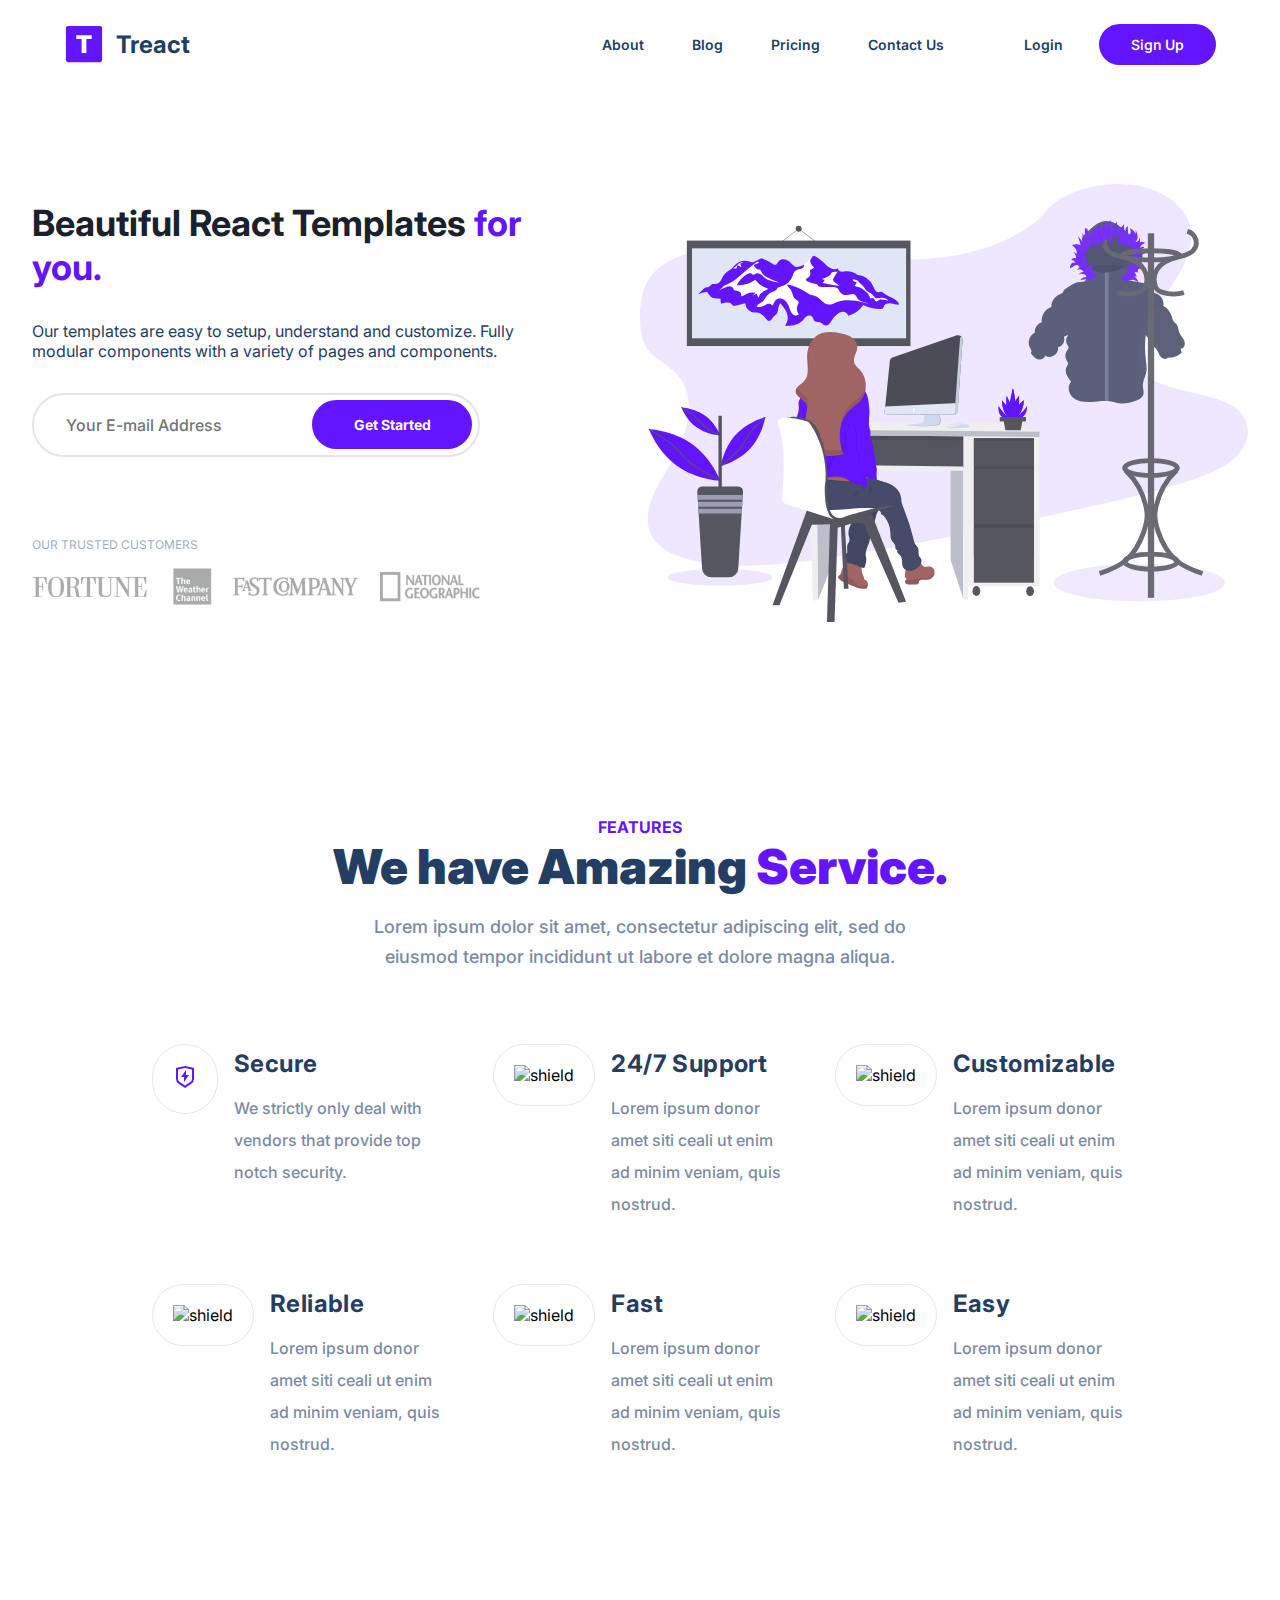
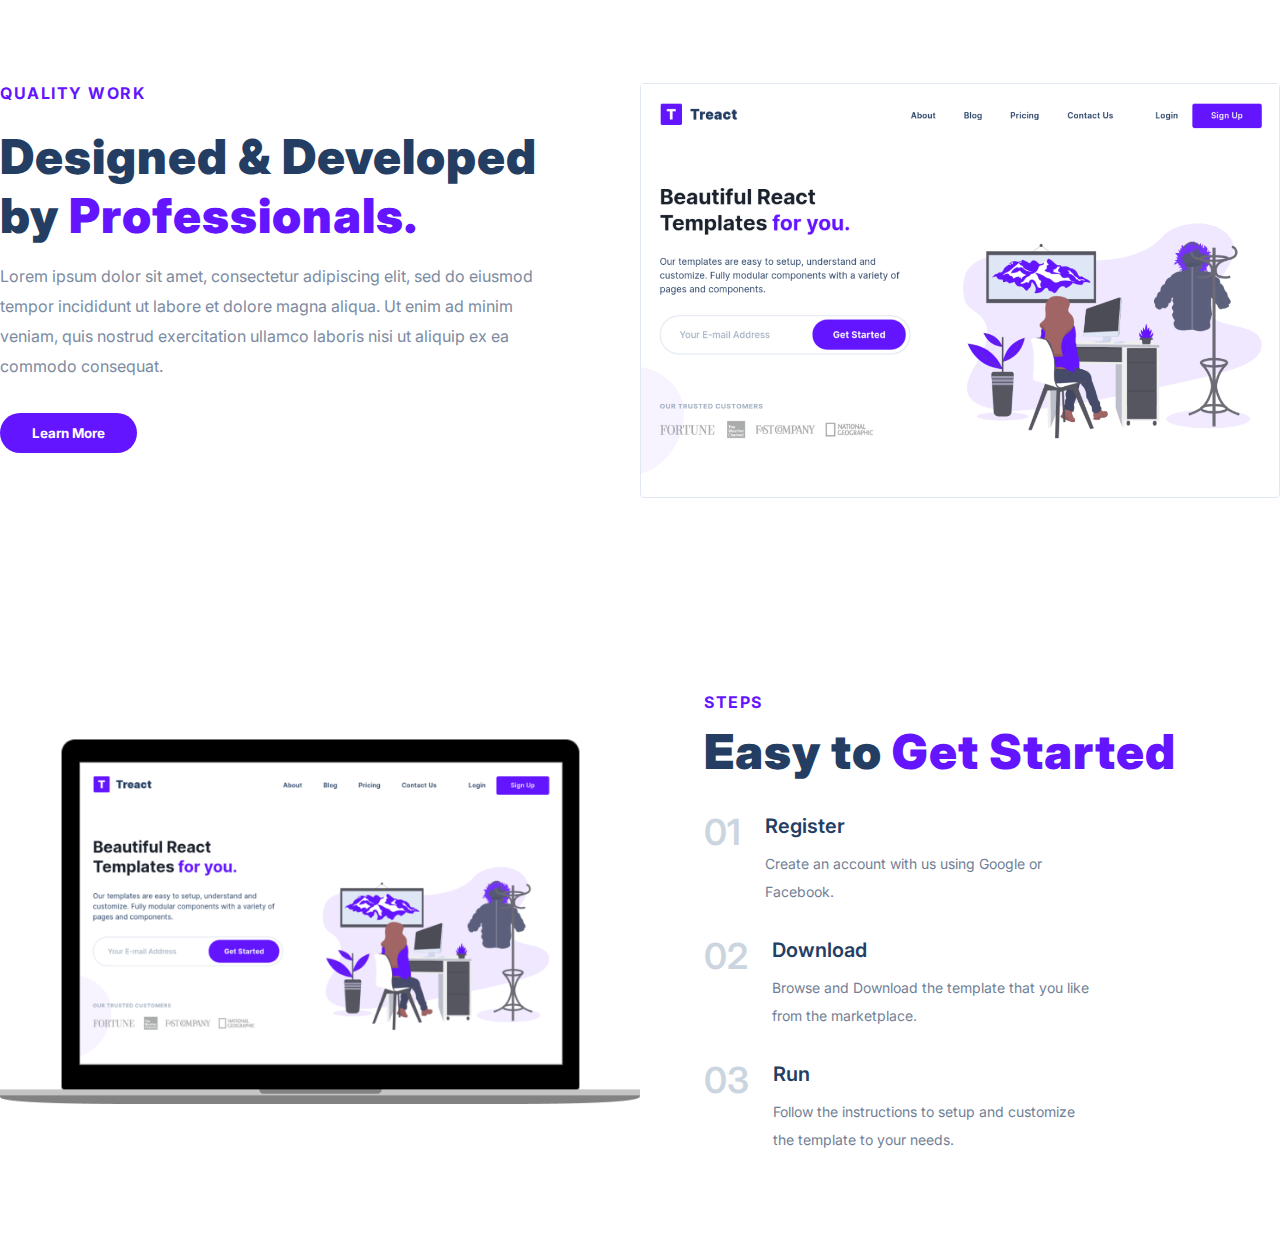
==== index.html @ 9eb395cf "initialized git repository" ====
<!DOCTYPE html>
<html lang="en">
<head>
  <meta charset="UTF-8">
  <meta name="viewport" content="width=device-width, initial-scale=1.0">
  <title>Treact Project</title>
  <link rel="stylesheet" href="./style.css">
</head>
<body>

  <section id="landing">
    <nav>
      <div class="nav__container row">
        <a class="nav__logo--wrapper" href="#">
          <img class="logo" src="./assets/T box logo.svg" alt="">
          <h2 class="nav__title">Treact</h2>
        </a>
        <ul class="nav__links">
          <li><a href="" class="nav__link">About</a></li>
          <li><a href="" class="nav__link">Blog</a></li>
          <li><a href="" class="nav__link">Pricing</a></li>
          <li><a href="" class="nav__link">Contact Us</a></li>
          <div class="login">
            <li><a href="" class="nav__link">Login</a></li>
          </div>
          <li><a href="" class=" nav__link--primary">Sign Up</a></li>
        </ul>
      </div>
    </nav>

    <header>
      <div class="header__container row">
        <div class="header__row row">
          <div class="header__description">
            <h1>Beautiful React Templates <span class="purple">for you.</span></h1>
            <p class="header__para">
              Our templates are easy to setup, understand and customize.
              Fully modular components with a variety of pages and
              components.
            </p>
            <div class="header__getstarted">
              <input
              class="header__input"
              type="email"
              placeholder="Your E-mail Address"/>
              <button class="header__button button__hover">Get Started</button>
            </div>
            <div class="header__customers--wrapper">
              <p class="header__customers--title">OUR TRUSTED CUSTOMERS</p>
              <img class="header__customers--img" src="./assets/trusted customers.png" alt="">
            </div>
          </div>
          <figure class="header__img">
            <img src="./assets/1st page img.svg" alt="">
          </figure>
        </div>
      </div>
    </header>
  </section>
<!----------------------------------------------------------------------------------------------------------------------------------------------------->
  <section id="features">
    <div class="features__container">
      <div class="service__row features__row">
        <div class="features__description">
          <h5 class="features__title"><span class="purple">FEATURES</span></h5>
          <h2 class="features__subtitle">We have Amazing <span class="purple">Service.</span></h2>
          <p class="features__para">Lorem ipsum dolor sit amet, consectetur adipiscing elit, sed do eiusmod tempor incididunt ut labore et dolore magna aliqua.</p>
        </div>
        <div class="features__service--wrapper">
          <div class="feature__service">
            <figure class="img__wrapper">
              <img class="img__feature" src="./assets/shield pic.svg" alt="shield">
            </figure>
            <div class="feature__description--wrapper">
              <h2 class="service__title">Secure</h2>
              <p class="service__para">We strictly only deal with vendors that provide top notch
                security.</p>
            </div>
          </div>
          <div class="feature__service">
            <figure class="img__wrapper">
              <img class="img__feature" src="https://treact.owaiskhan.me/static/media/support-icon.f9253ffa8cb6ffde5bbaa05eb5136375.svg" alt="shield">
            </figure>
            <div class="feature__description--wrapper">
              <h2 class="service__title">24/7 Support</h2>
              <p class="service__para">Lorem ipsum donor amet siti ceali ut enim ad minim veniam, quis nostrud.</p>
            </div>
          </div>
          <div class="feature__service">
            <figure class="img__wrapper">
              <img class="img__feature" src="https://treact.owaiskhan.me/static/media/customize-icon.367468c90fd796009b97fbfba67b2c6a.svg" alt="shield">
            </figure>
            <div class="feature__description--wrapper">
              <h2 class="service__title">Customizable</h2>
              <p class="service__para">Lorem ipsum donor amet siti ceali ut enim ad minim veniam, quis nostrud.</p>
            </div>
          </div>
          <div class="feature__service">
            <figure class="img__wrapper">
              <img class="img__feature" src="https://treact.owaiskhan.me/static/media/reliable-icon.1367510a8f0a1bec76dc425d25f92f43.svg" alt="shield">
            </figure>
            <div class="feature__description--wrapper">
              <h2 class="service__title">Reliable</h2>
              <p class="service__para">Lorem ipsum donor amet siti ceali ut enim ad minim veniam, quis nostrud.</p>
            </div>
          </div>
          <div class="feature__service">
            <figure class="img__wrapper">
              <img class="img__feature" src="https://treact.owaiskhan.me/static/media/fast-icon.dbb971a73d4805d2fc3bcdacdb55beba.svg" alt="shield">
            </figure>
            <div class="feature__description--wrapper">
              <h2 class="service__title">Fast</h2>
              <p class="service__para">Lorem ipsum donor amet siti ceali ut enim ad minim veniam, quis nostrud.</p>
            </div>
          </div>
          <div class="feature__service">
            <figure class="img__wrapper">
              <img class="img__feature" src="https://treact.owaiskhan.me/static/media/simple-icon.673b7e1750b2a4ef32907fc164828d00.svg" alt="shield">
            </figure>
            <div class="feature__description--wrapper">
              <h2 class="service__title">Easy</h2>
              <p class="service__para">Lorem ipsum donor amet siti ceali ut enim ad minim veniam, quis nostrud.</p>
            </div>
          </div>
        </div>
      </div>
    </div>
  </section>
  <!----------------------------------------------------------------------------------------------------------------------------------------------------->
  <section id="quality">
    <div class="quality__container">
      <div class="row quality__row">
        <div class="quality__description">
          <h5 class="quality__title"><span class="purple">QUALITY WORK</span></h5>
          <h2 class="quality__subtitle">Designed & Developed by <span class="purple">Professionals.</span></h2>
          <p class="quality__para">Lorem ipsum dolor sit amet, consectetur adipiscing elit, sed do eiusmod tempor incididunt ut labore et dolore magna aliqua. Ut enim ad minim veniam, quis nostrud exercitation ullamco laboris nisi ut aliquip ex ea commodo consequat.</p>
          <a class="quality__button--wrapper" href="#">
            <button class="quality__button button__hover">Learn More</button>
          </a>
        </div>
        <figure class="quality__img--wrapper">
          <img class="quality__img" src="./assets/2nd page img.png" alt="">
        </figure>
      </div>
    </div>
  </section>
  <!------------------------------------------------------------------------------------------------------------------------------------------->
  <section id="steps">
    <div class="steps__container">
      <div class="row steps__row">
        <figure class="steps__img--wrapper">
          <img class="steps__img" src="./assets/2nd page laptop img.png" alt="">
        </figure>
        <div class="steps__description">
          <h5 class="steps__title"><span class="purple">STEPS</span></h5>
          <h2 class="steps__subtitle">Easy to <span class="purple">Get Started</span></h2>
          <ul class="steps__list">
            <li class="steps__list--item">
              <div class="steps__list--number">01</div>
              <div class="steps__list--description">
                <h6 class="steps__list--subtitle">Register</h6>
                <p class="steps__list--para">Create an account with us using Google or Facebook.</p>
              </div>
            </li>
            <li class="steps__list--item">
              <div class="steps__list--number">02</div>
              <div class="steps__list--description">
                <h6 class="steps__list--subtitle">Download</h6>
                <p class="steps__list--para">Browse and Download the template that you like from the marketplace.</p>
              </div>
            </li>
            <li class="steps__list--item">
              <div class="steps__list--number">03</div>
              <div class="steps__list--description">
                <h6 class="steps__list--subtitle">Run</h6>
                <p class="steps__list--para">Follow the instructions to setup and customize the template to your needs.</p>
              </div>
            </li>
          </ul>
        </div>
      </div>
    </div>
  </section>

</body>
</html>
---- style.css ----
@import url('https://fonts.googleapis.com/css2?family=Inter:wght@400;500;700&display=swap');

@import url('https://fonts.googleapis.com/css2?family=Inter:wght@900&display=swap');

* {
  margin: 0;
  padding: 0;
  font-family: 'Inter', sans-serif;
  box-sizing: border-box;
}

.row {
  width: 100%;
  max-width: 1280px;
  margin: 0 auto;
  display: flex;
  justify-content: center;
}

main {
  padding: 32px;
  overflow-x: hidden;
}

h1 {
  font-size: 36px;
  color: #1A202C;
}

img {
  width: 100%;
}

li {
  list-style-type: none;
}

a {
  text-decoration: none;
}

.purple {
  color: #6415ff;
}

.button__hover {
  cursor: pointer;
}

.nav__container {
  width: 100%;
  max-width: 1200px;
  padding: 24px;
  display: flex;
  justify-content: space-between;
  align-items: center;
  margin: 0 auto;
}

.nav__logo--wrapper {
  display: flex;
  align-items: center;
  margin-right: 24px;
}

.logo {
  width: 40px;
  height: 40px;
  margin-right: 12px;
}

.nav__title {
  color: #243E63;
  font-size: 24px;
}

.nav__links {
  display: flex;
}

.nav__link {
  padding: 0 0 4px;
  margin: 0 24px;
  font-size: 14px;
  color: #243E63;
  font-weight: 600;
}

.login {
  margin: 0 12px 0 32px !important;
}

.nav__link--primary {
  background-color: #6415ff;
  color: #fff;
  padding: 12px 32px;
  font-size: 14px;
  border-radius: 50px;
  font-weight: 550;
  cursor: not-allowed;
}


/* 

HEADER 

*/


header {
  position: relative;
}

.header__container {
  padding: 96px 0;
  display: flex;
  position: relative;
}

.header__row {
  display: flex;
  align-items: center;
  max-width: 1280px;
  padding: 0 32px;
}

.header__img {
  margin-left: 96px;
}

.header__para {
  font-size: 16px;
  color: #243E63;
  margin: 32px 0;
}

.header__getstarted {
  max-width: 448px;
  position: relative;
  color: #ffffff;
  display: flex;
  align-items: center;
}

.header__input {
  padding: 20px 0 20px 32px;
  border: 2px solid #e5e5e5;
  font-weight: 500;
  font-size: 16px;
  color: #243e63;
  width: 100%;
  border-radius: 50px;
}

.header__button {
  border: none;
  border-radius: 50px;
  padding: 16px 0;
  width: 160px;
  background-color: #6415ff;
  color: #fff;
  right: 0;
  margin: 8px 8px 8px 0;
  font-weight: 700;
  font-size: 14px;
  position: absolute;
  cursor: not-allowed;
}

.header__customers--wrapper {
  margin: 80px 0 0;
}

.header__customers--title {
  font-size: 12px;
  color: #A0AEC0;
}

.header__customers--img {
  opacity: 0.5;
  margin-top: 16px;
  padding-right: 64px;
}

/* 

FEATURES 

*/

.features__container {
  position: relative;
  padding: 95px 0;
}

.features__row {
  display: flex;
  flex-direction: column;
}

.service__row {
  width: 100%;
  max-width: 1024px;
  margin: 0 auto;
  display: flex;
  align-items: center;
}

.features__description {
  display: flex;
  flex-direction: column;
  align-items: center;
}

.feature__title {
  margin-bottom: 16px;
  font-weight: 700;
  text-transform: uppercase;
  letter-spacing: 1.5px;
  display: flex;
  justify-content: center;
}

h5 {
  font-size: 16px;
}

.features__subtitle {
  font-size: 48px;
  color: #243E63;
  font-weight: 900;
}

.features__para {
  width: 100%;
  text-align: center;
  margin-top: 16px;
  margin-bottom: 40px;
  max-width: 576px;
  font-size: 18px;
  font-weight: 500;
  line-height: 30px;
  color: #7c8ba1;
}

.features__service--wrapper {
  display: flex;
  flex-wrap: wrap;
}

.feature__service {
  padding: 32px 24px;
  width: calc(100% / 3);
  display: flex;
  align-items: flex-start;
}

.img__wrapper {
  border: 1px solid;
  border-color: rgb(226, 232, 240);
  flex-shrink: 0;
  border-radius: 500px;
  border-width: 1px;
  padding: 20px;
  text-align: center;
}

.feature__description--wrapper {
  margin-top: 8px;
  margin-left: 16px;
}

.service__title {
  color: #243e63;
  font-size: 24px;
  font-weight: bold;
  line-height: 1;
  letter-spacing: .4px;
}

.service__para {
  color: #7c8ba1;
  margin-top: 16px;
  font-size: 16px;
  font-weight: 500;
  line-height: 2;
  text-align: left;
}

.img__feature {
  width: 24px;
  height: 24px;
}

/* 

QUALITY 

*/

.quality__container {
  padding: 96px 0;
}

.quality__row {
  display: flex;
}

.quality__description {
  width: 100vh;
  margin-right: 72px;
}

.quality__title {
  font-size: 16px;
  text-align: left;
  letter-spacing: 1.5px;
}

.quality__subtitle {
  font-size: 48px;
  margin-top: 24px;
  color: #243e63;
  font-weight: 900;
  letter-spacing: 1px;
}

.quality__para {
  color: #7c8ba1;
  font-size: 16px;
  line-height: 30px;
  text-align: left;
  margin-top: 16px;
  margin-bottom: 32px;
}

.quality__button {
  border: none;
  color: #fff;
  background-color: #6415ff;
  padding: 12px 32px;
  border-radius: 50px;
  font-weight: 700;
  transition: 500ms ease;
  cursor: not-allowed;
}

.quality__button:hover {
  color: #fff;
  text-decoration: none;
  background-color: rgb(65, 12, 172)
}

.quality__img--wrapper {
  width: 100%;
  max-width: 640px;
  border: 1px solid rgb(226, 232, 240);
  border-radius: 4px;
}

/* 

STEPS 

*/

.steps__container {
  padding: 96px 0;
}

.steps__img--wrapper {
  width: 100%;
  max-width: 640px;
  display: flex;
  align-items: center;
}

.steps__description {
  width: 50%;
  max-width: 576px;
  display: flex;
  flex-direction: column;
  margin-left: 64px;
}

.steps__title {
  font-size: 16px;
  text-align: left;
  letter-spacing: 1.5px;
  line-height: 24px;
  margin-bottom: 8px;
}

.steps__subtitle {
  font-size: 48px;
  font-weight: 900;
  color: #243e63;
  line-height: 60px;
  text-align: left;
  letter-spacing: 1px;
}

.steps__list {
  display: flex;
  flex-direction: column;
}

.steps__list--item {
  display: flex;
  align-items: flex-start;
  margin-top: 32px;
}

.steps__list--number {
  font-size: 36px;
  font-weight: 600;
  line-height: 1;
  --tw-text-opacity: 1;
  color: #cbd5e0;
}

.steps__list--description {
  margin-left: 24px;
}

.steps__list--subtitle {
  font-size: 20px;
  font-weight: 600;
  color: #243e63;
}

.steps__list--para {
  font-size: 14px;
  text-align: left;
  color: #718096;
  line-height: 28px;
  margin-top: 12px;
  max-width: 320px;
}
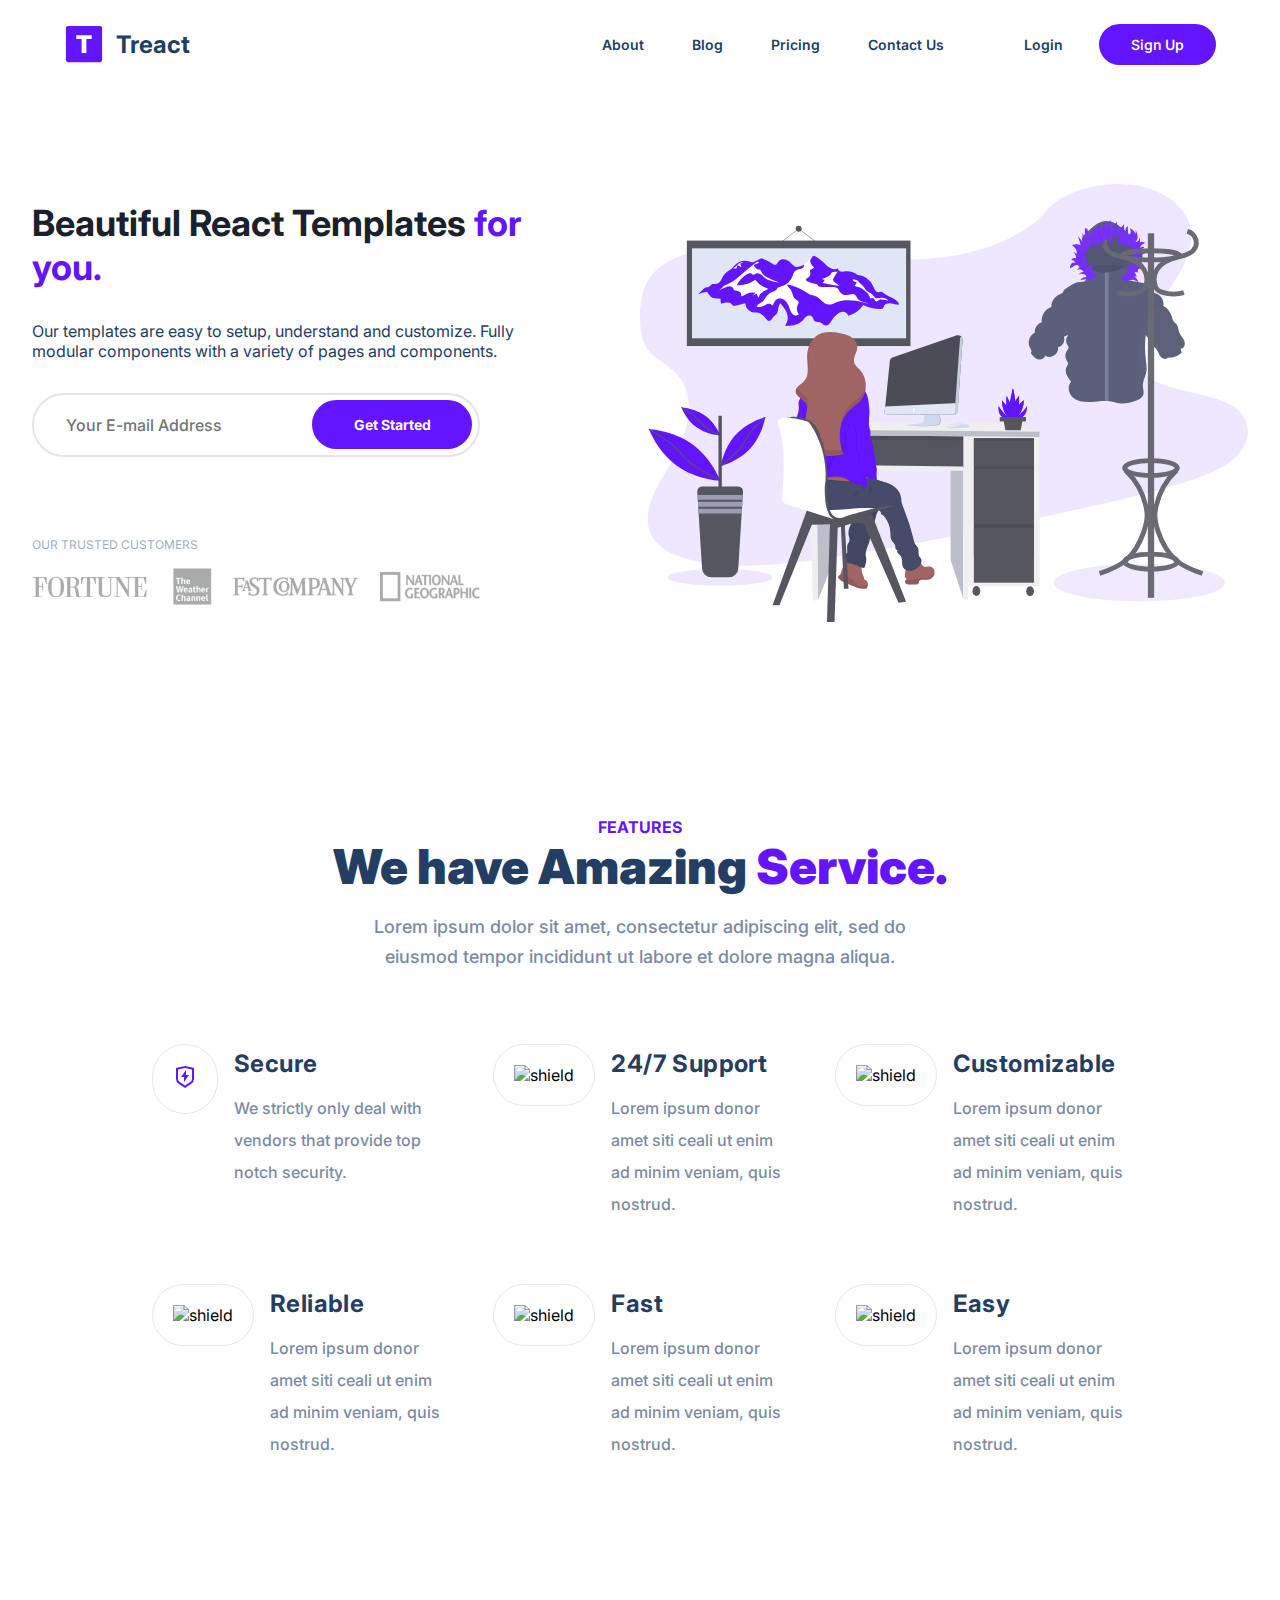
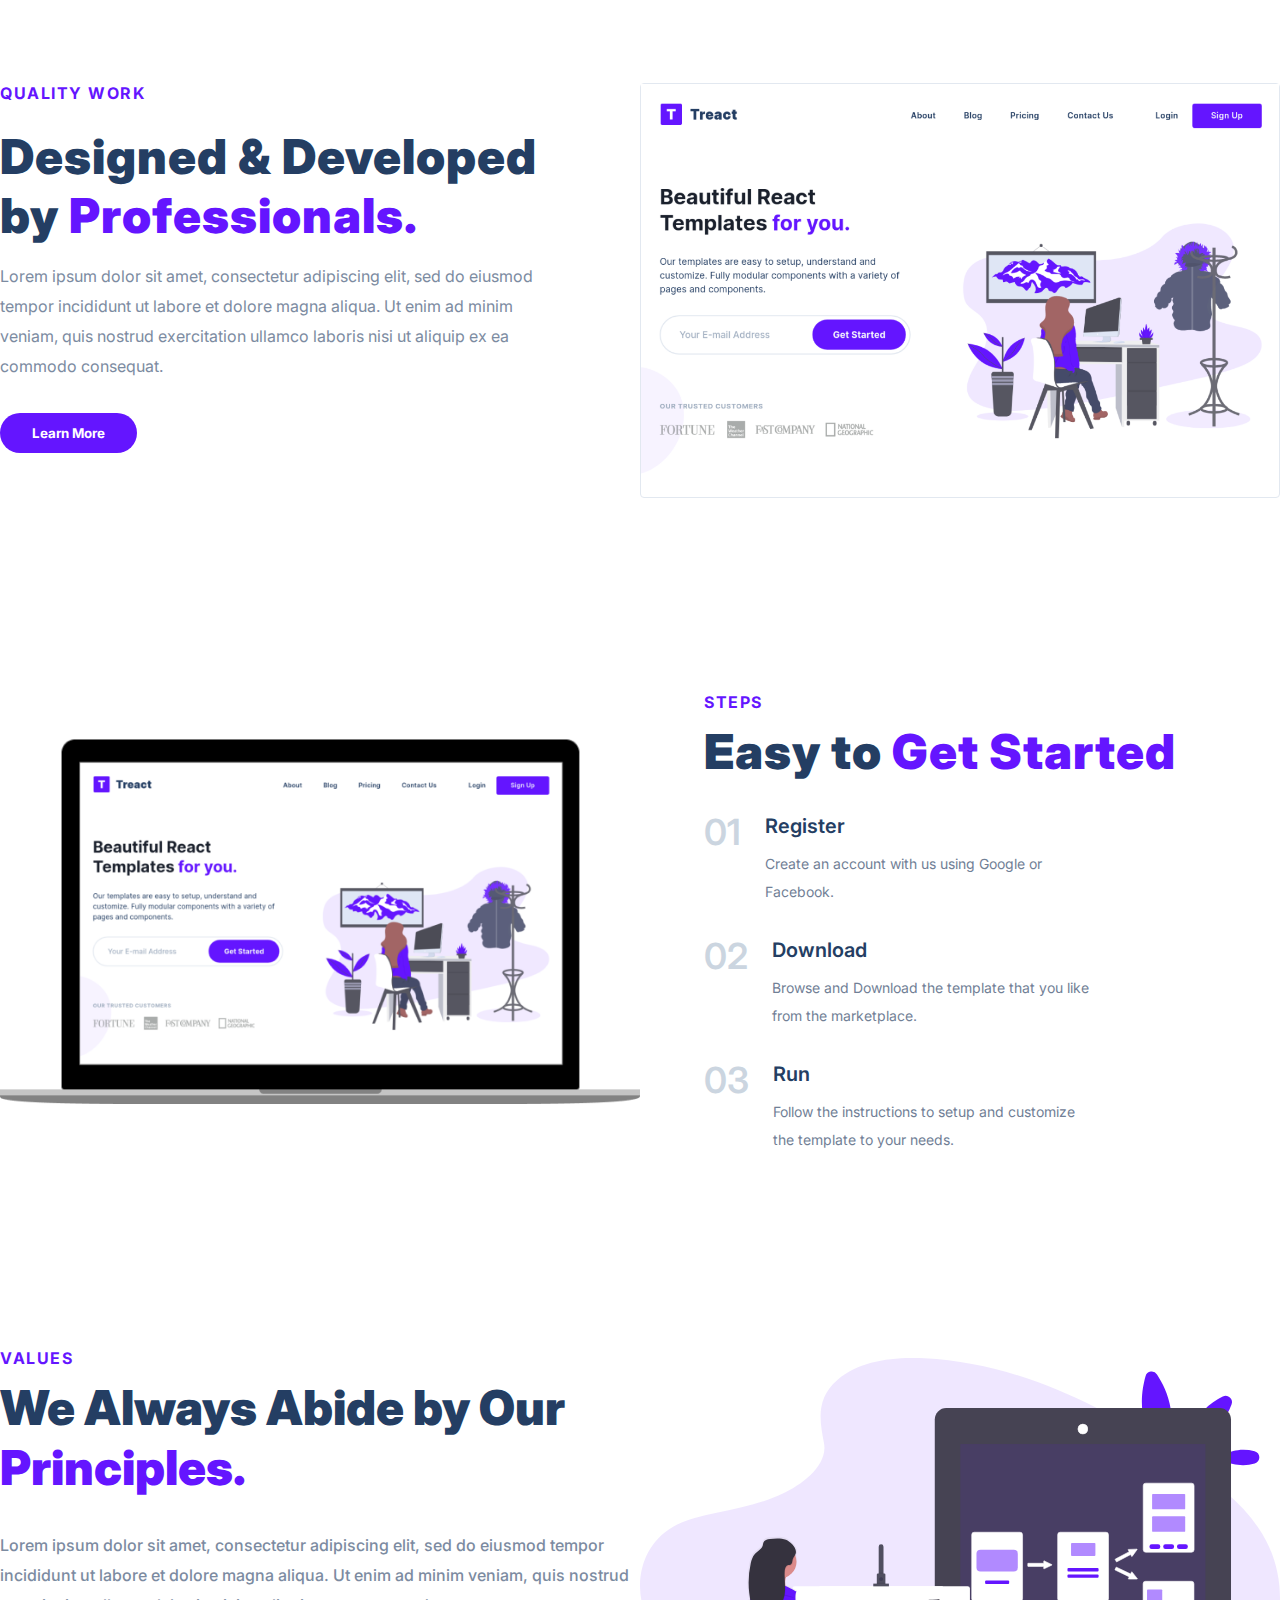
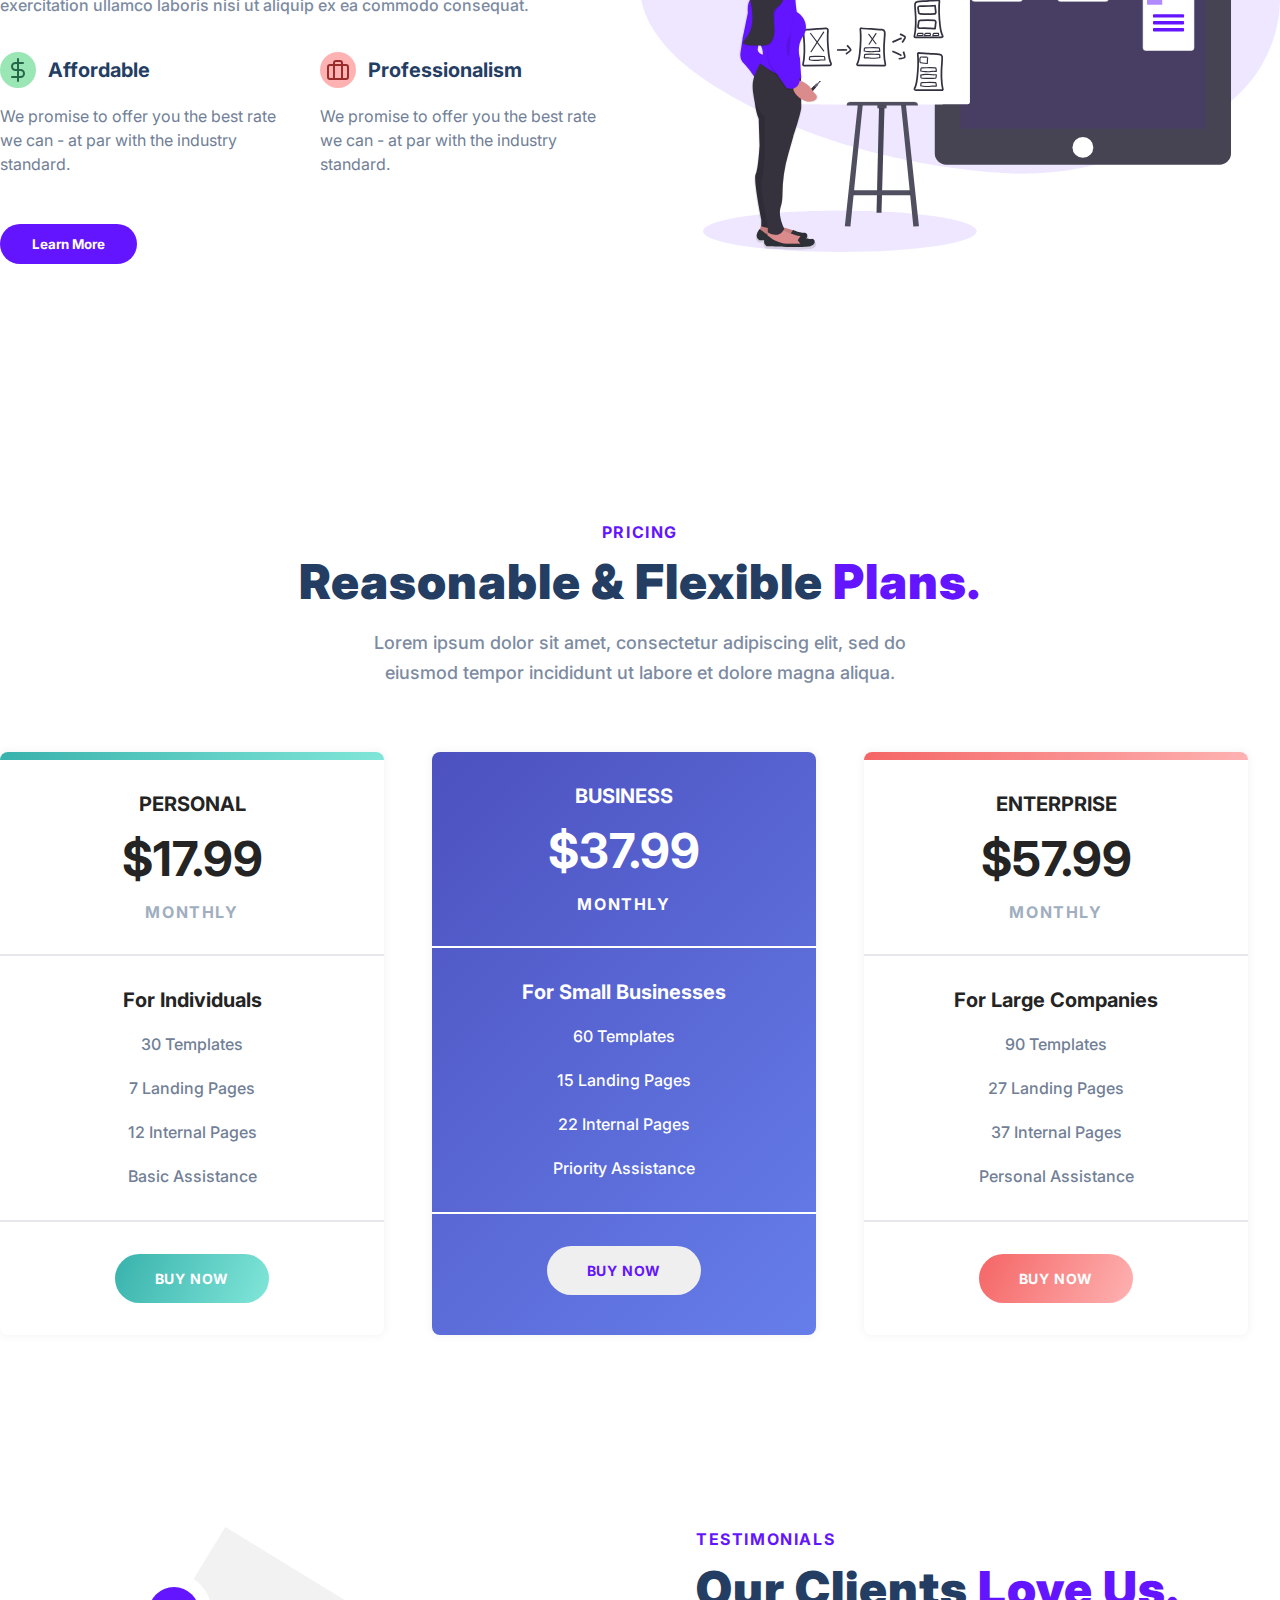
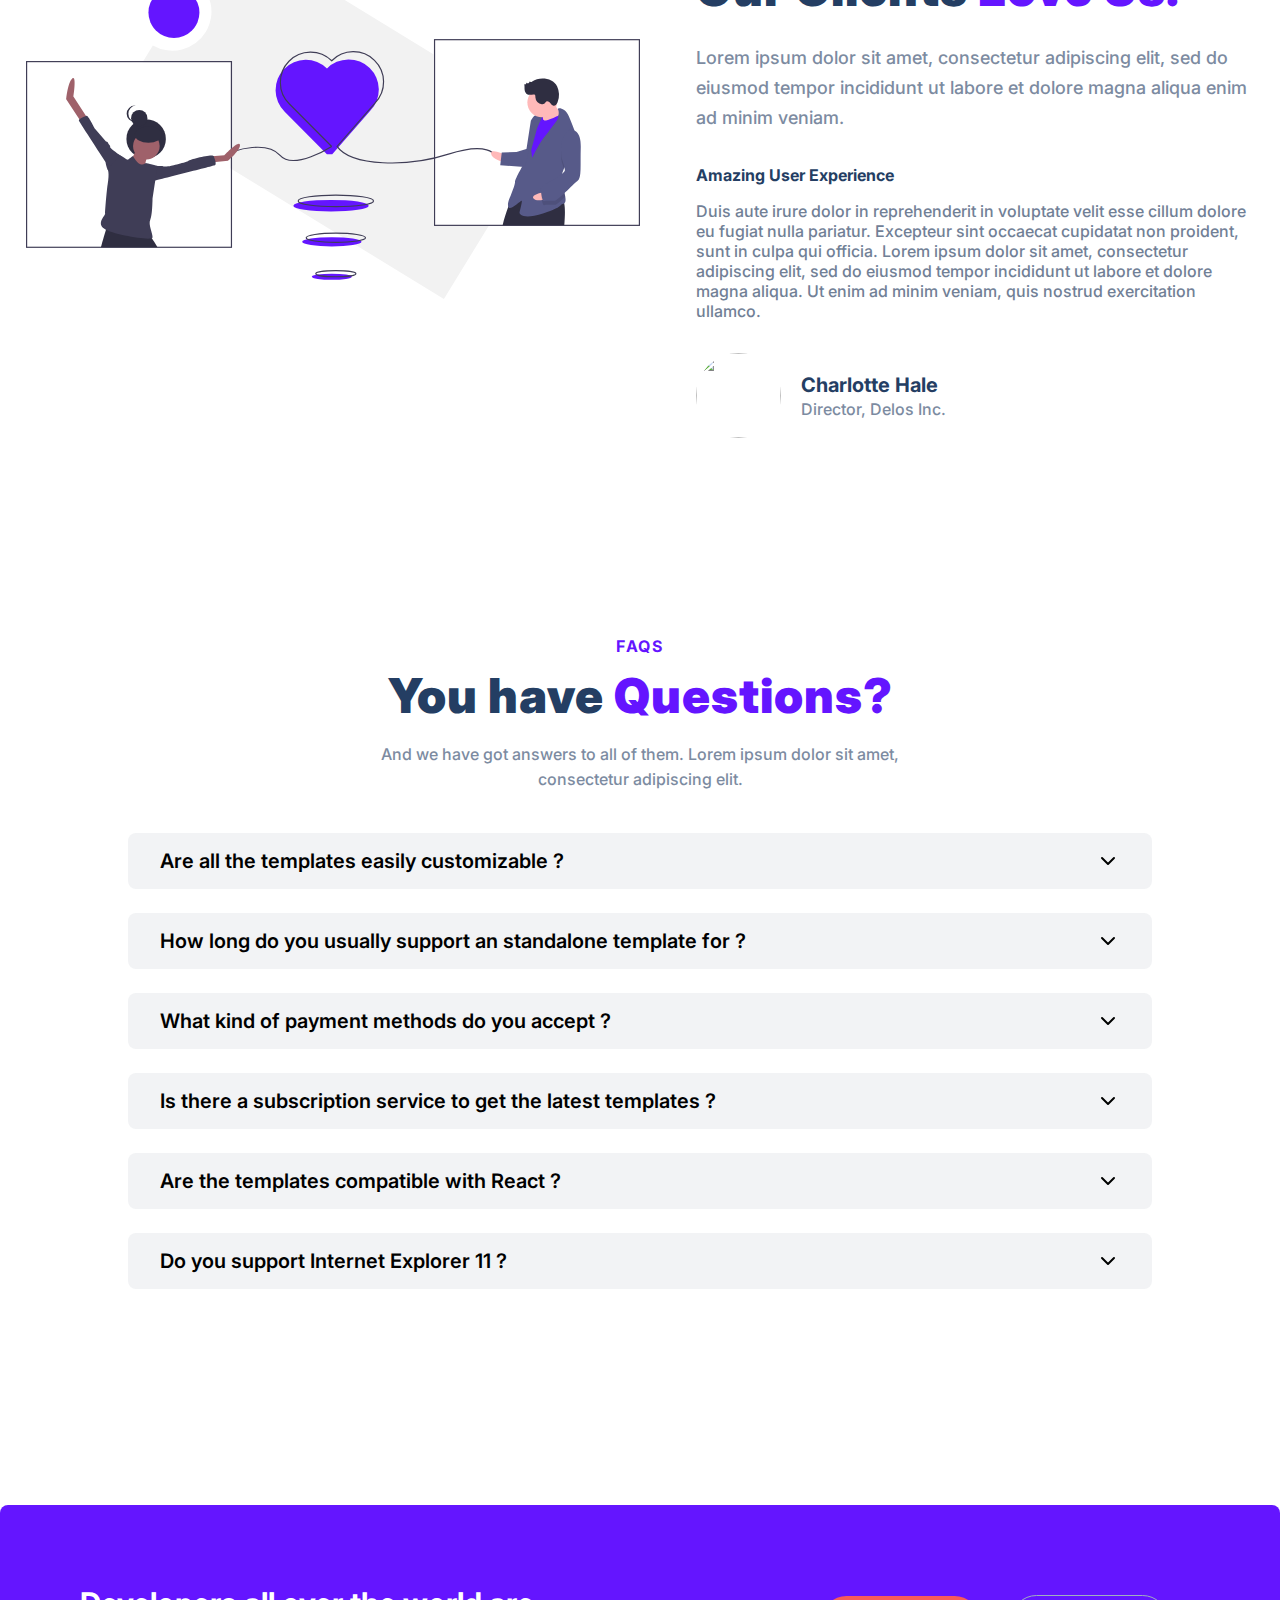
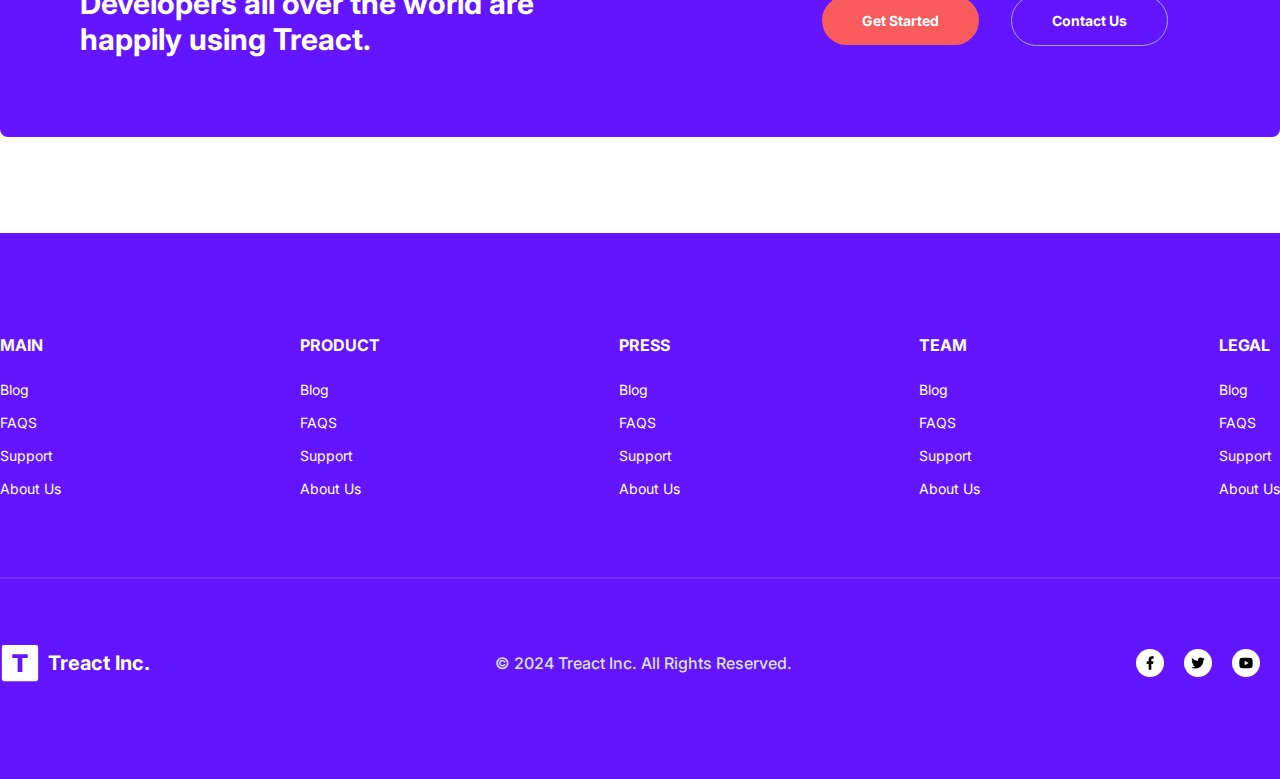
==== commit 99be0827: "added rest of content" ====
--- a/index.html
+++ b/index.html
@@ -5,6 +5,7 @@
   <meta name="viewport" content="width=device-width, initial-scale=1.0">
   <title>Treact Project</title>
   <link rel="stylesheet" href="./style.css">
+  <script src="https://kit.fontawesome.com/c8e4d183c2.js" crossorigin="anonymous"></script>
 </head>
 <body>
 
@@ -126,7 +127,7 @@
       </div>
     </div>
   </section>
-  <!----------------------------------------------------------------------------------------------------------------------------------------------------->
+<!----------------------------------------------------------------------------------------------------------------------------------------------------->
   <section id="quality">
     <div class="quality__container">
       <div class="row quality__row">
@@ -144,7 +145,7 @@
       </div>
     </div>
   </section>
-  <!------------------------------------------------------------------------------------------------------------------------------------------->
+<!------------------------------------------------------------------------------------------------------------------------------------------->
   <section id="steps">
     <div class="steps__container">
       <div class="row steps__row">
@@ -181,6 +182,371 @@
       </div>
     </div>
   </section>
-
+<!-------------------------------------------------------------------------------------------------------------------------------------------> 
+  <section id="values">
+    <div class="values__container">
+      <div class="row values__row">
+        <div class="values__description">
+          <h5 class="values__title"><span class="purple">VALUES</span></h5>
+          <h2 class="values__subtitle">We Always Abide by Our <span class="purple">Principles.</span></h2>
+          <p class="values__para">Lorem ipsum dolor sit amet, consectetur adipiscing elit, sed do eiusmod tempor incididunt ut labore et dolore magna aliqua. Ut enim ad minim veniam, quis nostrud exercitation ullamco laboris nisi ut aliquip ex ea commodo consequat.</p>
+          <div class="values__principles--wrapper">
+            <div class="values__principle">
+              <div class="values__principle--header">
+                <figure class="values__dollar-sign">
+                  <svg
+                    xmlns="http://www.w3.org/2000/svg"
+                    width="24"
+                    height="24"
+                    viewBox="0 0 24 24"
+                    fill="none"
+                    stroke="currentColor"
+                    stroke-width="2"
+                    stroke-linecap="round"
+                    stroke-linejoin="round"
+                    class="feather feather-dollar-sign">
+                    <line x1="12" y1="1" x2="12" y2="23" />
+                    <path d="M17 5H9.5a3.5 3.5 0 0 0 0 7h5a3.5 3.5 0 0 1 0 7H6"/>
+                  </svg>
+                </figure>
+                <div class="values__principle--title">Affordable</div>
+              </div>
+              <div class="values__principle--description">We promise to offer you the best rate we can - at par with the industry standard.</div>
+            </div>
+            <div class="values__principle">
+              <div class="values__principle--header">
+                <figure class="values__briefcase">
+                  <svg 
+                    xmlns="http://www.w3.org/2000/svg" 
+                    width="24" 
+                    height="24" 
+                    viewBox="0 0 24 24" 
+                    fill="none" 
+                    stroke="currentColor" 
+                    stroke-width="2" 
+                    stroke-linecap="round" 
+                    stroke-linejoin="round" 
+                    class="feather feather-briefcase"><rect x="2" y="7" width="20" height="14" rx="2" ry="2"/><path d="M16 21V5a2 2 0 0 0-2-2h-4a2 2 0 0 0-2 2v16"/></svg>
+                    <line x1="12" y1="1" x2="12" y2="23" />
+                    <path d="M17 5H9.5a3.5 3.5 0 0 0 0 7h5a3.5 3.5 0 0 1 0 7H6"/>
+                  </svg>
+                </figure>
+                <div class="values__principle--title">Professionalism</div>
+              </div>
+              <div class="values__principle--description">We promise to offer you the best rate we can - at par with the industry standard.</div>
+            </div>
+          </div>
+          <a class="values__button--wrapper" href="#">
+            <button class="values__button button__hover">Learn More</button>
+          </a>
+        </div>
+        <figure class="values__img">
+          <img src="./assets/values.svg" alt="">
+        </figure>
+      </div>
+    </div>
+  </section>
+<!-------------------------------------------------------------------------------------------------------------------------------------------> 
+  <section id="pricing">
+    <div class="pricing__container">
+      <div class="row pricing__row">
+        <div class="pricing__description">
+          <h5 class="pricing__title"><span class="purple">PRICING</span></h5>
+          <h2 class="pricing__subtitle">Reasonable & Flexible <span class="purple">Plans.</span></h2>
+          <p class="pricing__para">Lorem ipsum dolor sit amet, consectetur adipiscing elit, sed do eiusmod tempor incididunt ut labore et dolore magna aliqua.</p>
+        </div>
+        <div class="pricing__wrapper">
+          <div class="pricing__personal">
+            <div class="personal__color"></div>
+            <div class="price__top">
+              <div class="price__title">PERSONAL</div>
+              <div class="price__subtitle">$17.99</div>
+              <div class="price__monthly">MONTHLY</div>
+            </div>
+            <div class="price__middle">
+              <span class="price__middle--title">For Individuals</span>
+              <span class="price__middle--description">30 Templates</span>
+              <span class="price__middle--description">7 Landing Pages</span>
+              <span class="price__middle--description">12 Internal Pages</span>
+              <span class="price__middle--description">Basic Assistance</span>
+            </div>
+            <div class="price__bottom">
+              <a href="#"><button class="price__button1 button__hover">BUY NOW</button></a>
+            </div>
+          </div>
+          <div class="pricing__business">
+            <div class="business__color"></div>
+            <div class="price__top2">
+              <div class="price__title2">BUSINESS</div>
+              <div class="price__subtitle2">$37.99</div>
+              <div class="price__monthly2">MONTHLY</div>
+            </div>
+            <div class="price__middle2">
+              <span class="price__middle--title2">For Small Businesses</span>
+              <span class="price__middle--description2">60 Templates</span>
+              <span class="price__middle--description2">15 Landing Pages</span>
+              <span class="price__middle--description2">22 Internal Pages</span>
+              <span class="price__middle--description2">Priority Assistance</span>
+            </div>
+            <div class="price__bottom2">
+              <a href="#"><button class="price__button2 button__hover">BUY NOW</button></a>
+            </div>
+          </div>
+          <div class="pricing__enterprise">
+            <div class="enterprise__color"></div>
+            <div class="price__top">
+              <div class="price__title">ENTERPRISE</div>
+              <div class="price__subtitle">$57.99</div>
+              <div class="price__monthly">MONTHLY</div>
+            </div>
+            <div class="price__middle">
+              <span class="price__middle--title">For Large Companies</span>
+              <span class="price__middle--description">90 Templates</span>
+              <span class="price__middle--description">27 Landing Pages</span>
+              <span class="price__middle--description">37 Internal Pages</span>
+              <span class="price__middle--description">Personal Assistance</span>
+            </div>
+            <div class="price__bottom">
+              <a href="#"><button class="price__button3 button__hover">BUY NOW</button></a>
+            </div>
+          </div>
+        </div>
+      </div>
+    </div>
+  </section>
+<!-------------------------------------------------------------------------------------------------------------------------------------------> 
+  <section id="test">
+    <div class="test__container">
+      <div class="row test__row">
+        <figure class="test__img">
+          <img src="./assets/testimonials.svg" alt="">
+        </figure>
+        <div class="test__description">
+          <h5 class="test__title"><span class="purple">TESTIMONIALS</span></h5>
+          <h2 class="test__subtitle">Our Clients <span class="purple">Love Us.</span></h2>
+          <p class="test__para">Lorem ipsum dolor sit amet, consectetur adipiscing elit, sed do eiusmod tempor incididunt ut labore et dolore magna aliqua enim ad minim veniam.</p>
+          <figure class="test__ratings">
+            <i class="fas fa-star"></i>
+            <i class="fas fa-star"></i>
+            <i class="fas fa-star"></i>
+            <i class="fas fa-star"></i>
+            <i class="fas fa-star"></i>
+          </figure>
+          <span class="test__title2">Amazing User Experience</span>
+          <p class="test__para2">Duis aute irure dolor in reprehenderit in voluptate velit esse cillum dolore eu fugiat nulla pariatur. Excepteur sint occaecat cupidatat non proident, sunt in culpa qui officia. Lorem ipsum dolor sit amet, consectetur adipiscing elit, sed do eiusmod tempor incididunt ut labore et dolore magna aliqua. Ut enim ad minim veniam, quis nostrud exercitation ullamco.</p>
+          <div class="ratings__person--wrapper">
+            <figure class="ratings__img">
+              <img class="ratings__person__img" src="https://images.unsplash.com/photo-1494790108377-be9c29b29330?ixlib=rb-1.2.1&ixid=eyJhcHBfaWQiOjEyMDd9&auto=format&fit=facearea&facepad=3.25&w=512&h=512&q=80" alt="">
+            </figure>
+            <div class="ratings__person">
+              <span class="ratings__person--name">Charlotte Hale</span>
+              <span class="ratings__person--title">Director, Delos Inc.</span>
+            </div>
+          </div>
+        </div>
+      </div>
+    </div>
+  </section>
+<!------------------------------------------------------------------------------------------------------------------------->
+  <section id="questions">
+    <div class="questions__container">
+      <div class="questions__row">
+        <div class="questions__description">
+          <h5 class="questions__title"><span class="purple">FAQS</span></h5>
+          <h2 class="questions__subtitle">You have <span class="purple">Questions?</span></h2>
+          <p class="questions__para">And we have got answers to all of them. Lorem ipsum dolor sit amet, consectetur adipiscing elit.</p>
+          <div class="questions__table">
+            <div class="question__line">
+              <div class="question">Are all the templates easily customizable ?</div>
+              <svg
+                xmlns="http://www.w3.org/2000/svg"
+                width="24"
+                height="24"
+                viewBox="0 0 24 24"
+                fill="none"
+                stroke="currentColor"
+                stroke-width="2"
+                stroke-linecap="round"
+                stroke-linejoin="round"
+                class="feather feather-chevron-down">
+                <polyline points="6 9 12 15 18 9"></polyline>
+              </svg>
+            </div>
+            <div class="question__line">
+              <div class="question">How long do you usually support an standalone template for ?</div>
+              <svg
+                xmlns="http://www.w3.org/2000/svg"
+                width="24"
+                height="24"
+                viewBox="0 0 24 24"
+                fill="none"
+                stroke="currentColor"
+                stroke-width="2"
+                stroke-linecap="round"
+                stroke-linejoin="round"
+                class="feather feather-chevron-down">
+                <polyline points="6 9 12 15 18 9"></polyline>
+              </svg>
+            </div>
+            <div class="question__line">
+              <div class="question">What kind of payment methods do you accept ?</div>
+              <svg
+                xmlns="http://www.w3.org/2000/svg"
+                width="24"
+                height="24"
+                viewBox="0 0 24 24"
+                fill="none"
+                stroke="currentColor"
+                stroke-width="2"
+                stroke-linecap="round"
+                stroke-linejoin="round"
+                class="feather feather-chevron-down">
+                <polyline points="6 9 12 15 18 9"></polyline>
+              </svg>
+            </div>
+            <div class="question__line">
+              <div class="question">Is there a subscription service to get the latest templates ?</div>
+              <svg
+                xmlns="http://www.w3.org/2000/svg"
+                width="24"
+                height="24"
+                viewBox="0 0 24 24"
+                fill="none"
+                stroke="currentColor"
+                stroke-width="2"
+                stroke-linecap="round"
+                stroke-linejoin="round"
+                class="feather feather-chevron-down">
+                <polyline points="6 9 12 15 18 9"></polyline>
+              </svg>
+            </div>
+            <div class="question__line">
+              <div class="question">Are the templates compatible with React ?</div>
+              <svg
+                xmlns="http://www.w3.org/2000/svg"
+                width="24"
+                height="24"
+                viewBox="0 0 24 24"
+                fill="none"
+                stroke="currentColor"
+                stroke-width="2"
+                stroke-linecap="round"
+                stroke-linejoin="round"
+                class="feather feather-chevron-down">
+                <polyline points="6 9 12 15 18 9"></polyline>
+              </svg>
+            </div>
+            <div class="question__line">
+              <div class="question">Do you support Internet Explorer 11 ?</div>
+              <svg
+                xmlns="http://www.w3.org/2000/svg"
+                width="24"
+                height="24"
+                viewBox="0 0 24 24"
+                fill="none"
+                stroke="currentColor"
+                stroke-width="2"
+                stroke-linecap="round"
+                stroke-linejoin="round"
+                class="feather feather-chevron-down">
+                <polyline points="6 9 12 15 18 9"></polyline>
+              </svg>
+            </div>
+          </div>
+        </div>
+      </div>
+    </div>
+  </section>
+<!------------------------------------------------------------------------------------------------------------------------->
+  <section id="banner">
+      <div class="banner__container">
+        <div class="row banner__row">
+          <div class="banner__line">
+            <div class="banner__description">
+              <div class="banner__title--wrapper">
+                <h5 class="banner__title">Developers all over the world are happily using Treact.</h5>
+              </div>
+              <div class="banner__button--wrapper">
+                <button class="banner__button1">Get Started</button>
+                <button class="banner__button2">Contact Us</button>
+              </div>
+            </div>
+          </div>
+        </div>
+      </div>
+  </section>
+<!------------------------------------------------------------------------------------------------------------------------->
+  <section id="footer">
+    <footer>
+      <div class="footer__container">
+        <div class="footer__row">
+          <div class="footer__description">
+            <div class="footer__links">
+              <h5 class="footer__links--title">MAIN</h5>
+              <a class="footer__link">Blog</a>
+              <a class="footer__link">FAQS</a>
+              <a class="footer__link">Support</a>
+              <a class="footer__link">About Us</a>
+            </div>
+            <div class="footer__links">
+              <h5 class="footer__links--title">PRODUCT</h5>
+              <a class="footer__link">Blog</a>
+              <a class="footer__link">FAQS</a>
+              <a class="footer__link">Support</a>
+              <a class="footer__link">About Us</a>
+            </div>
+            <div class="footer__links">
+              <h5 class="footer__links--title">PRESS</h5>
+              <a class="footer__link">Blog</a>
+              <a class="footer__link">FAQS</a>
+              <a class="footer__link">Support</a>
+              <a class="footer__link">About Us</a>
+            </div>
+            <div class="footer__links">
+              <h5 class="footer__links--title">TEAM</h5>
+              <a class="footer__link">Blog</a>
+              <a class="footer__link">FAQS</a>
+              <a class="footer__link">Support</a>
+              <a class="footer__link">About Us</a>
+            </div>
+            <div class="footer__links">
+              <h5 class="footer__links--title">LEGAL</h5>
+              <a class="footer__link">Blog</a>
+              <a class="footer__link">FAQS</a>
+              <a class="footer__link">Support</a>
+              <a class="footer__link">About Us</a>
+            </div>
+          </div>
+          <div class="footer__divide"></div>
+          <div class="footer__final">
+            <div class="footer__logo">
+              <figure class="footer__logo--img">
+                <img src="./assets/logo.svg" alt="">
+              </figure>
+              <h2 class="footer__logo--title">Treact Inc.</h2>
+            </div>
+            <div class="footer__copyright">© 2024 Treact Inc. All Rights Reserved.</div>
+            <div class="footer__socials">
+              <a href="https://www.facebook.com" target="_blank" class="footer__img--wrapper">
+                <svg fill="currentColor" class="footer__img" viewBox="0 0 24 24">
+                  <path d="M14 13.5h2.5l1-4H14v-2c0-1.03 0-2 2-2h1.5V2.14c-.326-.043-1.557-.14-2.857-.14C11.928 2 10 3.657 10 6.7v2.8H7v4h3V22h4v-8.5z"></path>
+                </svg>
+              </a>
+              <a href="https://www.twitter.com" target="_blank" class="footer__img--wrapper">
+                <svg fill="currentColor" class="footer__img" viewBox="0 0 24 24">
+                  <path d="M22.162 5.656a8.384 8.384 0 01-2.402.658A4.196 4.196 0 0021.6 4c-.82.488-1.719.83-2.656 1.015a4.182 4.182 0 00-7.126 3.814 11.874 11.874 0 01-8.62-4.37 4.168 4.168 0 00-.566 2.103c0 1.45.738 2.731 1.86 3.481a4.168 4.168 0 01-1.894-.523v.052a4.185 4.185 0 003.355 4.101 4.21 4.21 0 01-1.89.072A4.185 4.185 0 007.97 16.65a8.394 8.394 0 01-6.191 1.732 11.83 11.83 0 006.41 1.88c7.693 0 11.9-6.373 11.9-11.9 0-.18-.005-.362-.013-.54a8.496 8.496 0 002.087-2.165z"></path>
+                </svg>
+              </a>
+              <a href="https://www.youtube.com" target="_blank" class="footer__img--wrapper">
+                <svg fill="currentColor" class="footer__img" viewBox="0 0 24 24">
+                  <path d="M21.543 6.498C22 8.28 22 12 22 12s0 3.72-.457 5.502c-.254.985-.997 1.76-1.938 2.022C17.896 20 12 20 12 20s-5.893 0-7.605-.476c-.945-.266-1.687-1.04-1.938-2.022C2 15.72 2 12 2 12s0-3.72.457-5.502c.254-.985.997-1.76 1.938-2.022C6.107 4 12 4 12 4s5.896 0 7.605.476c.945.266 1.687 1.04 1.938 2.022zM10 15.5l6-3.5-6-3.5v7z"></path>
+              </svg>
+              </a>
+            </div>
+          </div>
+        </div>
+      </div>
+    </footer>
+  </section>
 </body>
 </html>--- a/style.css
+++ b/style.css
@@ -437,4 +437,750 @@
   line-height: 28px;
   margin-top: 12px;
   max-width: 320px;
-}+}
+
+/* 
+
+VALUES 
+
+*/
+
+.values__container {
+  padding: 96px 0;
+}
+
+.values__description {
+  width: 50%;
+}
+
+.values__title {
+  text-align: left;
+  font-size: 16px;
+  line-height: 24px;
+  letter-spacing: 1.6px;
+  margin-bottom: 8px;
+}
+
+.values__subtitle {
+  font-size: 48px;
+  font-weight: 900;
+  line-height: 60px;
+  text-align: left;
+  color: #243e63;
+}
+
+.values__para {
+  font-size: 16px;
+  line-height: 30px;
+  text-align: left;
+  color: #7c8ba1;
+  font-weight: 500;
+  margin-top: 32px;
+}
+
+.values__principles--wrapper {
+  display: flex;
+}
+
+.values__principle {
+  display: flex;
+  flex-direction: column;
+  margin: 32px 32px 0 0;
+}
+
+.values__principle--header {
+  display: flex;
+  align-items: center;
+}
+
+.values__dollar-sign {
+  background-color: rgb(154, 230, 180);
+  border-radius: 500px;
+  padding: 6px;
+  color: rgb(39, 103, 73);
+  display: flex;
+}
+
+.values__briefcase {
+  background-color: rgb(254, 178, 178);
+  padding: 6px;
+  border-radius: 500px;
+  color: rgb(155 44 44);
+  display: flex;
+}
+
+.values__principle--title {
+  font-size: 20px;
+  font-weight: 700;
+  margin-left: 12px;
+  color: #243e63;
+}
+
+.values__principle--description {
+  line-height: 1.5;
+  color: #718096;
+  margin: 16px 0;
+}
+
+.values__button {
+  color: #fff;
+  background-color: #6415ff;
+  padding: 12px 32px;
+  border: none;
+  border-radius: 500px;
+  margin-top: 32px;
+  font-weight: 700;
+  transition: 500ms ease;
+  cursor: not-allowed;
+}
+
+.values__button:hover {
+  color: #fff;
+  background-color: rgb(65, 12, 172);
+  text-decoration: none;
+}
+
+.values__img {
+  display: flex;
+  align-items: center;
+  width: 50%;
+}
+
+/* 
+
+PRICING 
+
+*/
+
+.pricing__container {
+  padding: 96px 0;
+}
+
+.pricing__row {
+  display: flex;
+  flex-direction: column;
+}
+
+.pricing__description {
+  display: flex;
+  flex-direction: column;
+  align-items: center;
+  margin-top: 64px;
+}
+
+.pricing__title {
+  text-align: center;
+  font-size: 16px;
+  line-height: 24px;
+  letter-spacing: 1.6px;
+  margin-bottom: 8px;
+}
+
+.pricing__subtitle {
+  font-size: 48px;
+  font-weight: 900;
+  color: #243e63;
+  line-height: 60px;
+  letter-spacing: 1px;
+}
+
+.pricing__para {
+  width: 100%;
+  max-width: 576px;
+  text-align: center;
+  margin-top: 16px;
+  font-size: 18px;
+  font-weight: 500;
+  line-height: 30px;
+  --tw-text-opacity: 1;
+  color: #7c8ba1;
+}
+
+.pricing__wrapper {
+  display: flex;
+  justify-content: space-between;
+  width: 100%;
+}
+
+.pricing__personal {
+  margin-top: 64px;
+  margin-right: 32px;
+  width: 100%;
+  max-width: 384px;
+  box-shadow: 0 0 10px 1px rgba(0, 0, 0, 0.05);
+  border-radius: 8px;
+}
+
+.pricing__business {
+  margin-top: 64px;
+  margin-right: 32px;
+  width: 100%;
+  max-width: 384px;
+  box-shadow: 0 0 10px 1px rgba(0, 0, 0, 0.05);
+  background-image: linear-gradient(135deg, rgb(76, 81, 191) 0%, rgb(102, 126, 234) 100%);
+  border-radius: 8px;
+}
+
+.pricing__enterprise {
+  margin-top: 64px;
+  margin-right: 32px;
+  width: 100%;
+  max-width: 384px;
+  box-shadow: 0 0 10px 1px rgba(0, 0, 0, 0.05);
+  border-radius: 8px;
+}
+
+.personal__color {
+  height: 8px;
+  background: linear-gradient(115deg, rgb(56 178 172) 0%, rgb(129 230 217) 100%);
+  border-top-left-radius: 8px;
+  border-top-right-radius: 8px;
+}
+
+.enterprise__color {
+  height: 8px;
+  background: linear-gradient(115deg, rgb(245, 101, 101) 0%, rgb(254, 178, 178) 100%);
+  border-top-left-radius: 8px;
+  border-top-right-radius: 8px;
+}
+
+.price__top {
+  display: flex;
+  flex-direction: column;
+  justify-content: center;
+  align-items: center;
+  padding: 32px 0;
+  border-bottom: 2px solid #e5e7eb;
+}
+
+.price__top2 {
+  display: flex;
+  flex-direction: column;
+  justify-content: center;
+  align-items: center;
+  padding: 32px 0;
+  border-bottom: 2px solid #fff;
+}
+
+.price__title {
+  font-size: 20px;
+  font-weight: 700;
+  color: #242424;
+  margin-bottom: 4px;
+}
+
+.price__title2 {
+  font-size: 20px;
+  font-weight: 700;
+  color: #fff; 
+  margin-bottom: 4px;
+}
+
+.price__subtitle {
+  font-size: 48px;
+  color: #242424;
+  font-weight: 700;
+  margin-bottom: 4px;
+  line-height: 78px;
+}
+
+.price__subtitle2 {
+  font-size: 48px;
+  color: #fff;
+  font-weight: 700;
+  margin-bottom: 4px;
+  line-height: 78px;
+}
+
+.price__monthly {
+  color: rgb(160 174 192);
+  letter-spacing: 1.6px;
+  font-weight: 700;
+}
+
+.price__monthly2 {
+  color: #fff;
+  letter-spacing: 1.6px;
+  font-weight: 700;
+}
+
+.price__middle {
+  display: flex;
+  flex-direction: column;
+  align-items: center;
+  padding: 32px;
+  border-bottom: 2px solid #e5e7eb;
+}
+
+.price__middle2 {
+  display: flex;
+  flex-direction: column;
+  align-items: center;
+  padding: 32px;
+  border-bottom: 2px solid #fff;
+}
+
+.price__middle--title {
+  font-size: 20px;
+  color: #242424;
+  font-weight: 700;
+  text-align: center;
+}
+
+.price__middle--title2 {
+  font-size: 20px;
+  color: #fff;
+  font-weight: 700;
+  text-align: center;
+}
+
+.price__middle--description {
+  margin-top: 20px;
+  font-size: 16px;
+  font-weight: 500;
+  line-height: 24px;
+  color: #718096;
+}
+
+.price__middle--description2 {
+  margin-top: 20px;
+  font-size: 16px;
+  font-weight: 500;
+  line-height: 24px;
+  color: #fff;
+}
+
+.price__bottom {
+  display: flex;
+  justify-content: center;
+  padding: 32px;
+  border-bottom-left-radius: 8px;
+  border-bottom-right-radius: 8px;
+}
+
+.price__bottom2 {
+  display: flex;
+  justify-content: center;
+  padding: 32px;
+}
+
+.price__button1 {
+  background: linear-gradient(115deg, rgb(56 178 172) 0%, rgb(129 230 217) 100%);
+  padding: 16px 40px;
+  border: none;
+  border-radius: 50px;
+  font-size: 14px;
+  font-weight: 700;
+  color: #fff;
+  letter-spacing: 0.8px;
+  transition: all 500ms ease;
+  cursor: not-allowed;
+}
+
+.price__button1:hover {
+  transform: translate(2px, -2px);
+  box-shadow: 0 10px 10px 2px rgba(0, 0, 0, 0.06);
+} 
+
+.price__button2 {
+  padding: 16px 40px;
+  border: none;
+  border-radius: 50px;
+  font-size: 14px;
+  font-weight: 700;
+  color: #6415ff;
+  letter-spacing: 0.8px;
+  transition: all 500ms ease;
+  cursor: not-allowed;
+}
+
+.price__button2:hover {
+  transform: translate(2px, -2px);
+  box-shadow: 0 10px 10px 2px rgba(0, 0, 0, 0.06);
+} 
+
+.price__button3 {
+  background: linear-gradient(115deg, rgb(245, 101, 101) 0%, rgb(254, 178, 178) 100%);
+  padding: 16px 40px;
+  border: none;
+  border-radius: 50px;
+  font-size: 14px;
+  font-weight: 700;
+  color: #fff;
+  letter-spacing: 0.8px;
+  transition: all 500ms ease;
+  cursor: not-allowed;
+}
+
+.price__button3:hover {
+  transform: translate(2px, -2px);
+  box-shadow: 0 10px 10px 2px rgba(0, 0, 0, 0.06);
+}
+
+/* 
+
+TEST 
+
+*/
+
+.test__container {
+  padding: 96px 0;
+}
+
+.test__row {
+  display: flex;
+}
+
+.test__description {
+  width: 48%;
+  padding-left: 56px;
+}
+
+.test__img {
+  width: 48%;
+}
+
+.test__title {
+  margin-bottom: 8px;
+  font-size: 16px;
+  line-height: 24px;
+  letter-spacing: 1.6px;
+}
+
+.test__subtitle {
+  font-size: 48px;
+  font-weight: 900;
+  letter-spacing: 1px;
+  line-height: 60px;
+  color: #243e63;
+}
+
+.test__para {
+  width: 100%;
+  margin: 24px 0 32px;
+  max-width: 576px;
+  font-size: 18px;
+  font-weight: 500;
+  line-height: 30px;
+  --tw-text-opacity: 1;
+  color: #7c8ba1;
+}
+
+.test__ratings {
+  color: #fabf2a;
+  margin-bottom: 16px;
+}
+
+.test__title2 {
+  font-size: 16px;
+  font-weight: 700;
+  color: #243e63;
+}
+
+.test__para2 {
+  font-size: 16px;
+  font-weight: 500;
+  line-height: 20px;
+  color: rgb(113, 128, 150);
+  margin: 16px 0 32px;
+}
+
+.ratings__person--wrapper {
+  display: flex;
+  align-items: center;
+}
+
+.ratings__img {
+  margin-right: 20px;
+}
+
+.ratings__person__img {
+  width: 85px;
+  height: 85px;
+  border-radius: 50px;
+}
+
+.ratings__person {
+  display: flex;
+  flex-direction: column;
+}
+
+.ratings__person--name {
+  font-size: 20px;
+  font-weight: 700;
+  color: #243e63;
+}
+
+.ratings__person--title {
+  font-size: 16px;
+  font-weight: 500;
+  line-height: 1.5;
+  color: #7c8ba1;
+}
+
+/*
+
+QUESTIONS 
+
+*/
+
+.questions__container {
+  padding: 96px 0;
+}
+
+.questions__description {
+  display: flex;
+  flex-direction: column;
+  align-items: center;
+}
+
+.questions__row {
+  width: 100%;
+  max-width: 1024px;
+  margin: 0 auto;
+}
+
+.questions__title {
+  font-size: 16px;
+  line-height: 24px;
+  letter-spacing: 1.6px;
+  margin-bottom: 8px;
+}
+
+.questions__subtitle {
+  font-size: 48px;
+  font-weight: 900;
+  color: #243e63;
+  line-height: 60px;
+  letter-spacing: 1px;
+}
+
+.questions__para {
+  font-size: 16px;
+  max-width: 576px;
+  display: flex;
+  margin: 0 auto;
+  text-align: center;
+  color: #7c8ba1;
+  font-weight: 500;
+  margin: 16px 0 40px;
+  line-height: 1.6;
+}
+
+.questions__table {
+  width: 100%;
+}
+
+.question__line {
+  display: flex;
+  justify-content: space-between;
+  align-items: center;
+  padding: 16px 32px;
+  margin-bottom: 24px;
+  background-color: rgba(227, 230, 233, 0.473);
+  border-radius: 8px;
+  transition: 500ms ease;
+  cursor: not-allowed;
+}
+
+.question__line:hover {
+  background-color: rgba(203, 208, 214, 0.514);
+}
+
+.question {
+  font-size: 20px;
+  font-weight: 600;
+}
+
+/* 
+
+BANNER 
+
+*/
+
+.banner__container {
+  padding: 96px 0;
+}
+
+.banner__row {
+  width: 100%;
+  margin: 0 auto;
+  max-width: 1280px;
+  display: flex;
+  align-items: center;
+}
+
+.banner__line {
+  display: flex;
+  width: 100%;
+  justify-content: space-between;
+  align-items: center;
+  background-color: #6415ff;
+  padding: 80px;
+  border-radius: 8px;
+}
+
+.banner__title--wrapper {
+  width: 50%;
+}
+
+.banner__title {
+  font-size: 30px;
+  color: #fff;
+}
+
+.banner__description {
+  margin: o auto;
+  display: flex;
+}
+
+.banner__button--wrapper {
+  display: flex;
+  width: 50%;
+  align-items: center;
+  justify-content: flex-end;
+}
+
+.banner__button1 {
+  background-color: rgb(247, 91, 91);
+  color: #fff;
+  padding: 16px 40px;
+  border: none;
+  border-radius: 50px;
+  font-size: 14px;
+  font-weight: 700;
+  margin-right: 32px;
+  transition: 500ms ease;
+  cursor: not-allowed;
+}
+
+.banner__button1:hover {
+  background: rgb(202, 73, 73);
+}
+
+.banner__button2 {
+  background-color: #6415ff;
+  color: #fff;
+  padding: 16px 40px;
+  border: 1px solid rgb(160, 174, 192);
+  border-radius: 50px;
+  font-size: 14px;
+  font-weight: 700;
+  margin-right: 32px;
+  transition: 500ms ease;
+  cursor: not-allowed;
+}
+
+.banner__button2:hover {
+  background: #fff;
+  color: #6415ff;
+}
+
+/* 
+
+FOOTER 
+
+*/
+
+.footer__container {
+  padding: 96px 0;
+  background: #6415ff;
+}
+
+.footer__row {
+  max-width: 1280px;
+  margin: 0 auto;
+}
+
+.footer__description {
+  display: flex;
+  justify-content: space-between;
+  flex-wrap: wrap;
+}
+
+.footer__links {
+  display: flex;
+  flex-direction: column;
+}
+
+.footer__links--title {
+  font-size: 16px;
+  margin-bottom: 20px;
+  line-height: 32px;
+  color: #fff;
+  font-weight: 700;
+}
+
+.footer__link {
+  font-size: 14px;
+  color: #fff;
+  margin-bottom: 16px;
+  cursor: not-allowed;
+  transition: all 500ms ease;
+}
+
+.footer__link:hover {
+  text-decoration: 2px underline;
+}
+
+.footer__divide {
+  margin: 64px 0;
+  width: 100%;
+  border-bottom: 2px solid rgba(144, 122, 190, 0.308);
+}
+
+.footer__final {
+  display: flex;
+  justify-content: space-between;
+  align-items: center;
+}
+
+.footer__logo {
+  display: flex;
+  align-items: center;
+}
+
+.footer__logo--img {
+  width: 40px;
+  height: 40px;
+}
+
+.footer__logo--title {
+  color: #fff;
+  font-size: 20px;
+  font-weight: 700;
+  margin-left: 8px;
+}
+
+.footer__copyright {
+  color: rgb(219, 225, 231);
+  font-size: 16px;
+  line-height: 24px;
+  font-weight: 500;
+}
+
+.footer__socials {
+  display: flex;
+  align-items: center;
+}
+
+.footer__img--wrapper {
+  background-color: #fff;
+  padding: 6px;
+  border-radius: 50px;
+  margin-right: 20px;
+  display: flex;
+  justify-content: center;
+  align-items: center;
+  transition: 500ms ease;
+}
+
+.footer__img--wrapper:hover {
+  background-color: #ccc3cef8;
+}
+
+.footer__img {
+  height: 16px;
+  width: 16px;
+  color: black;
+}
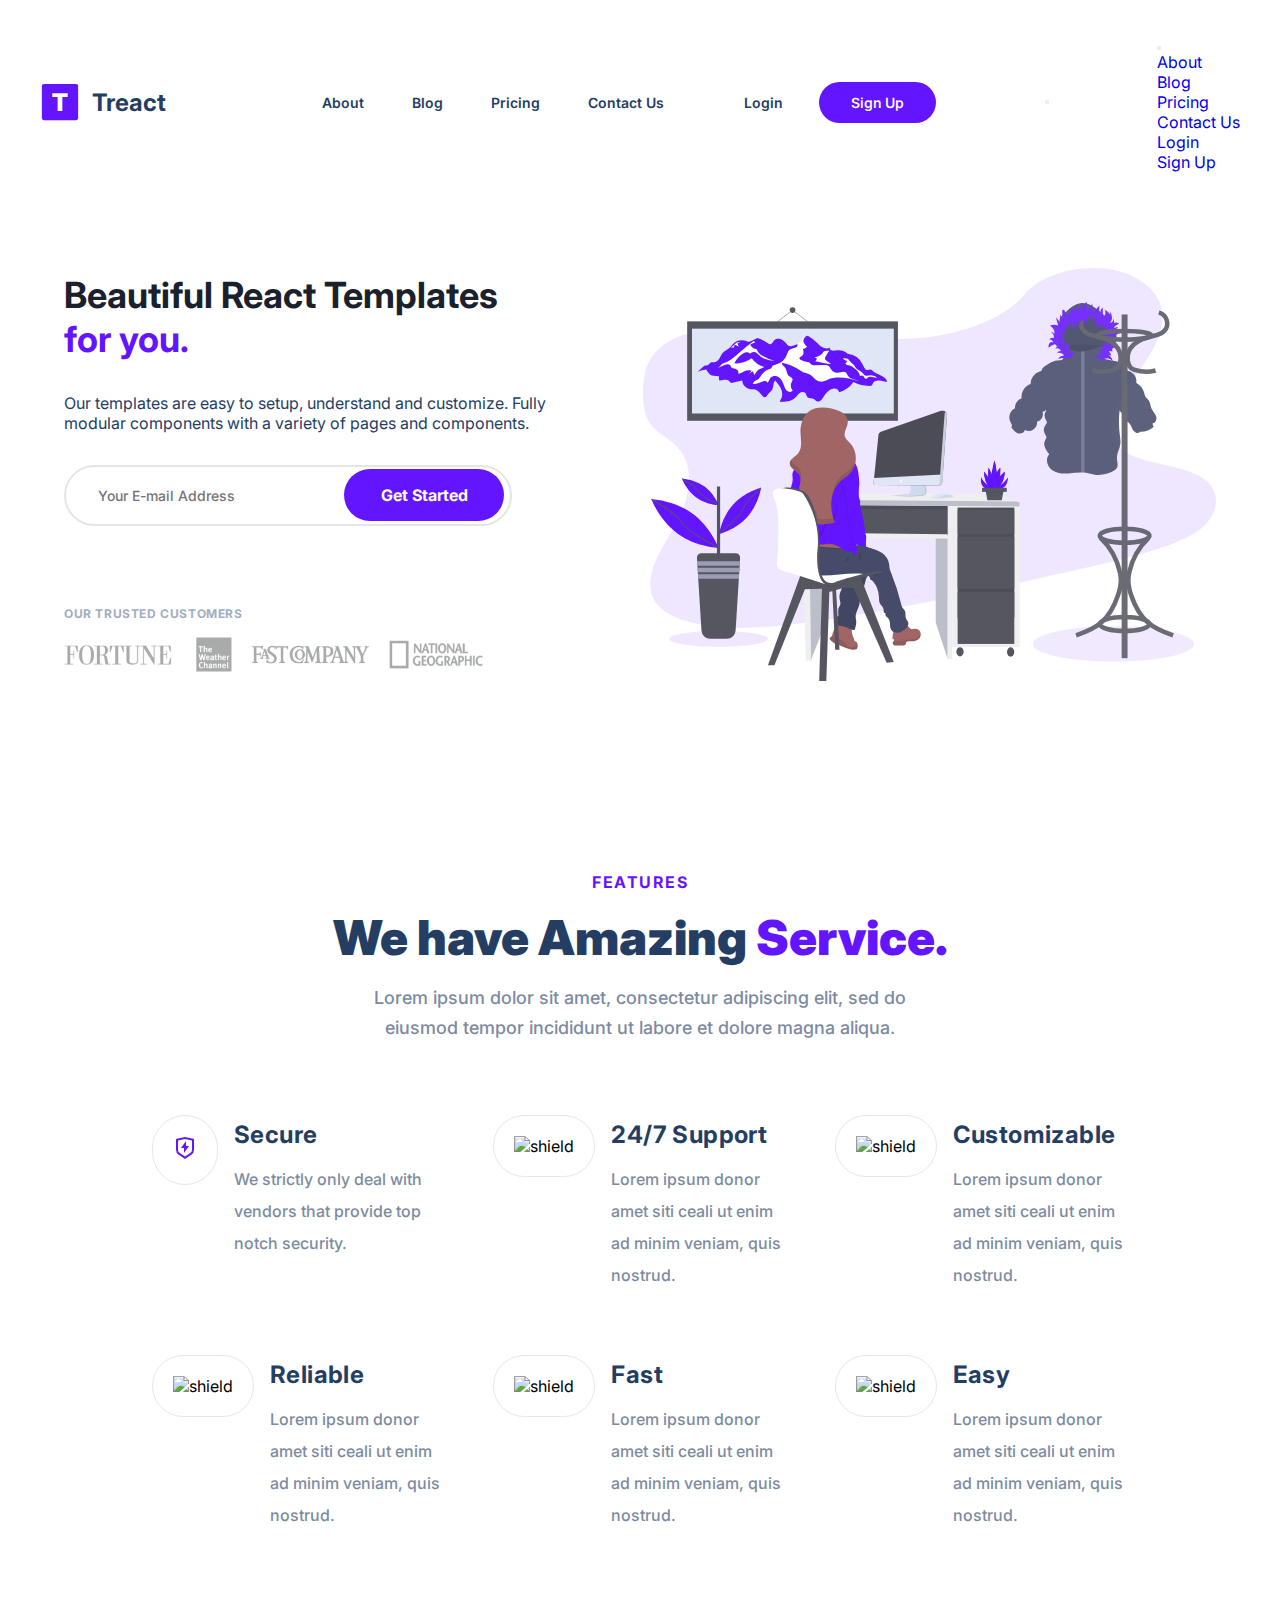
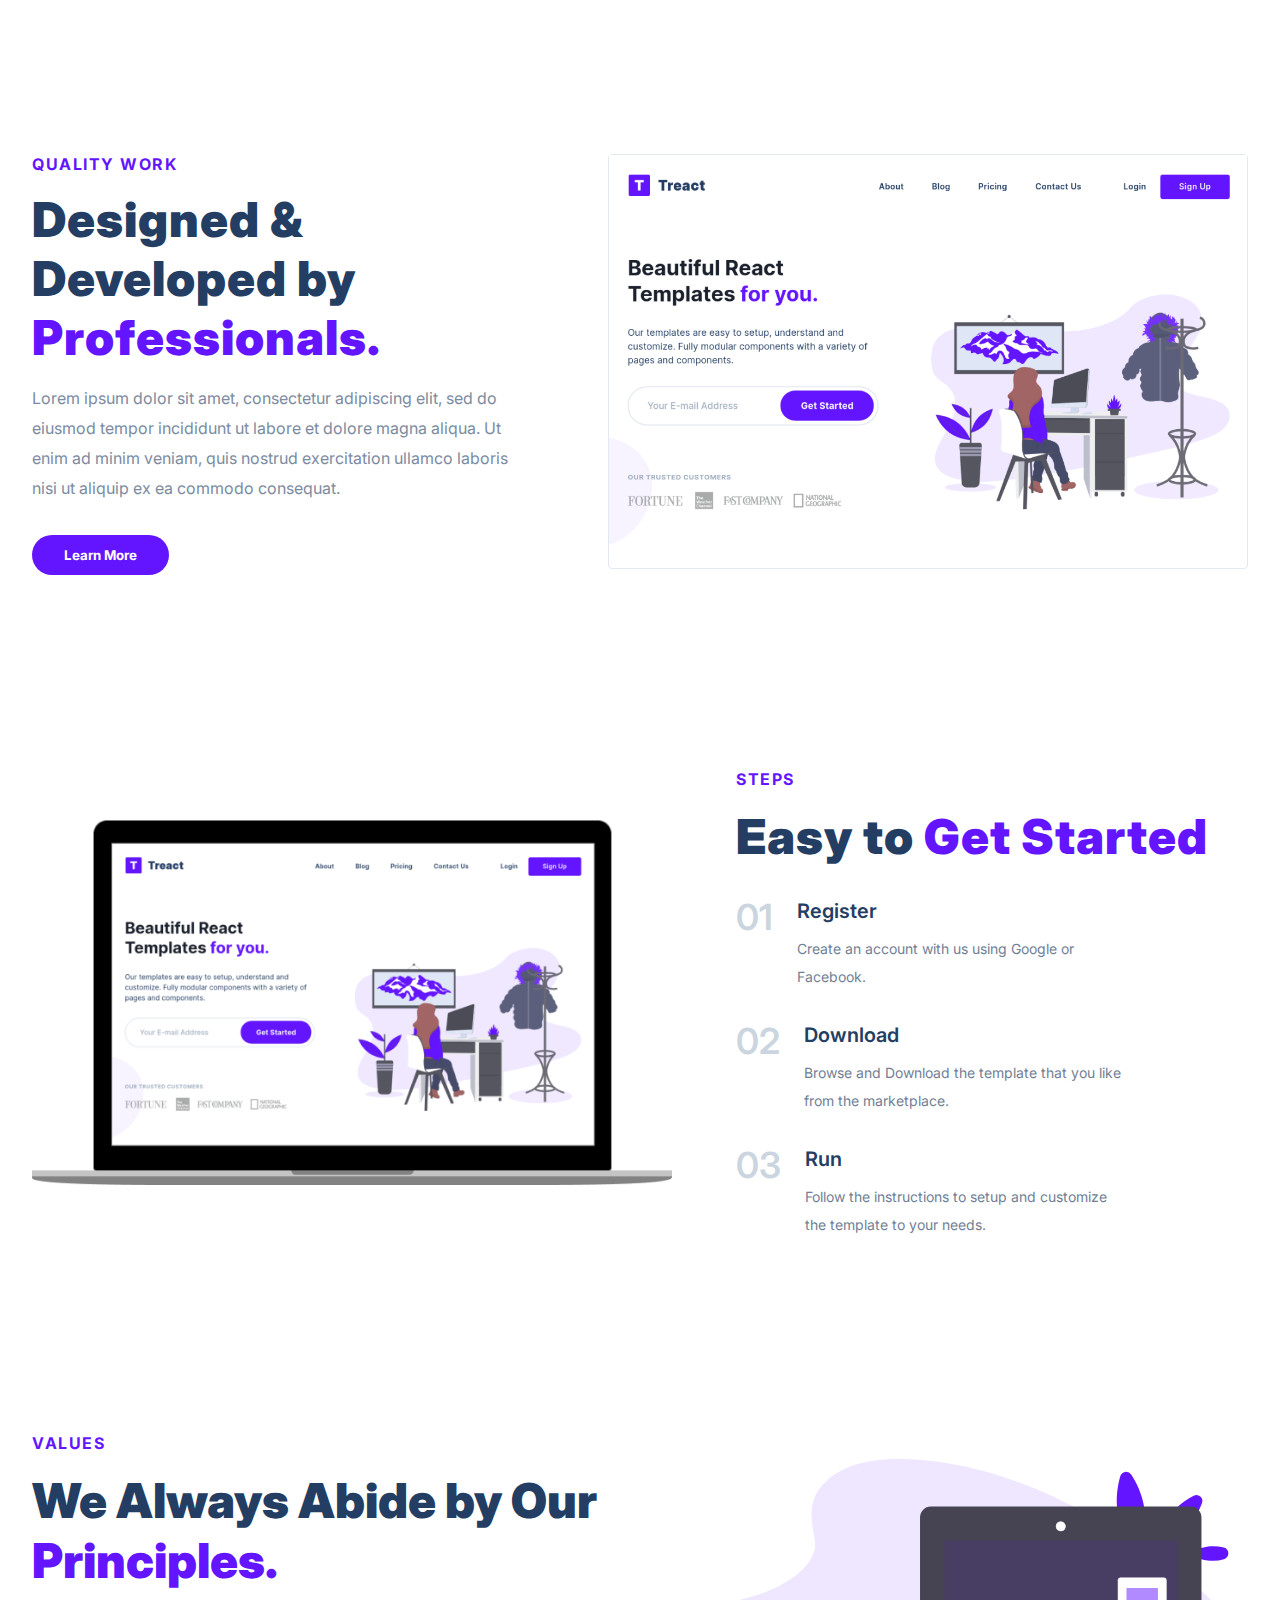
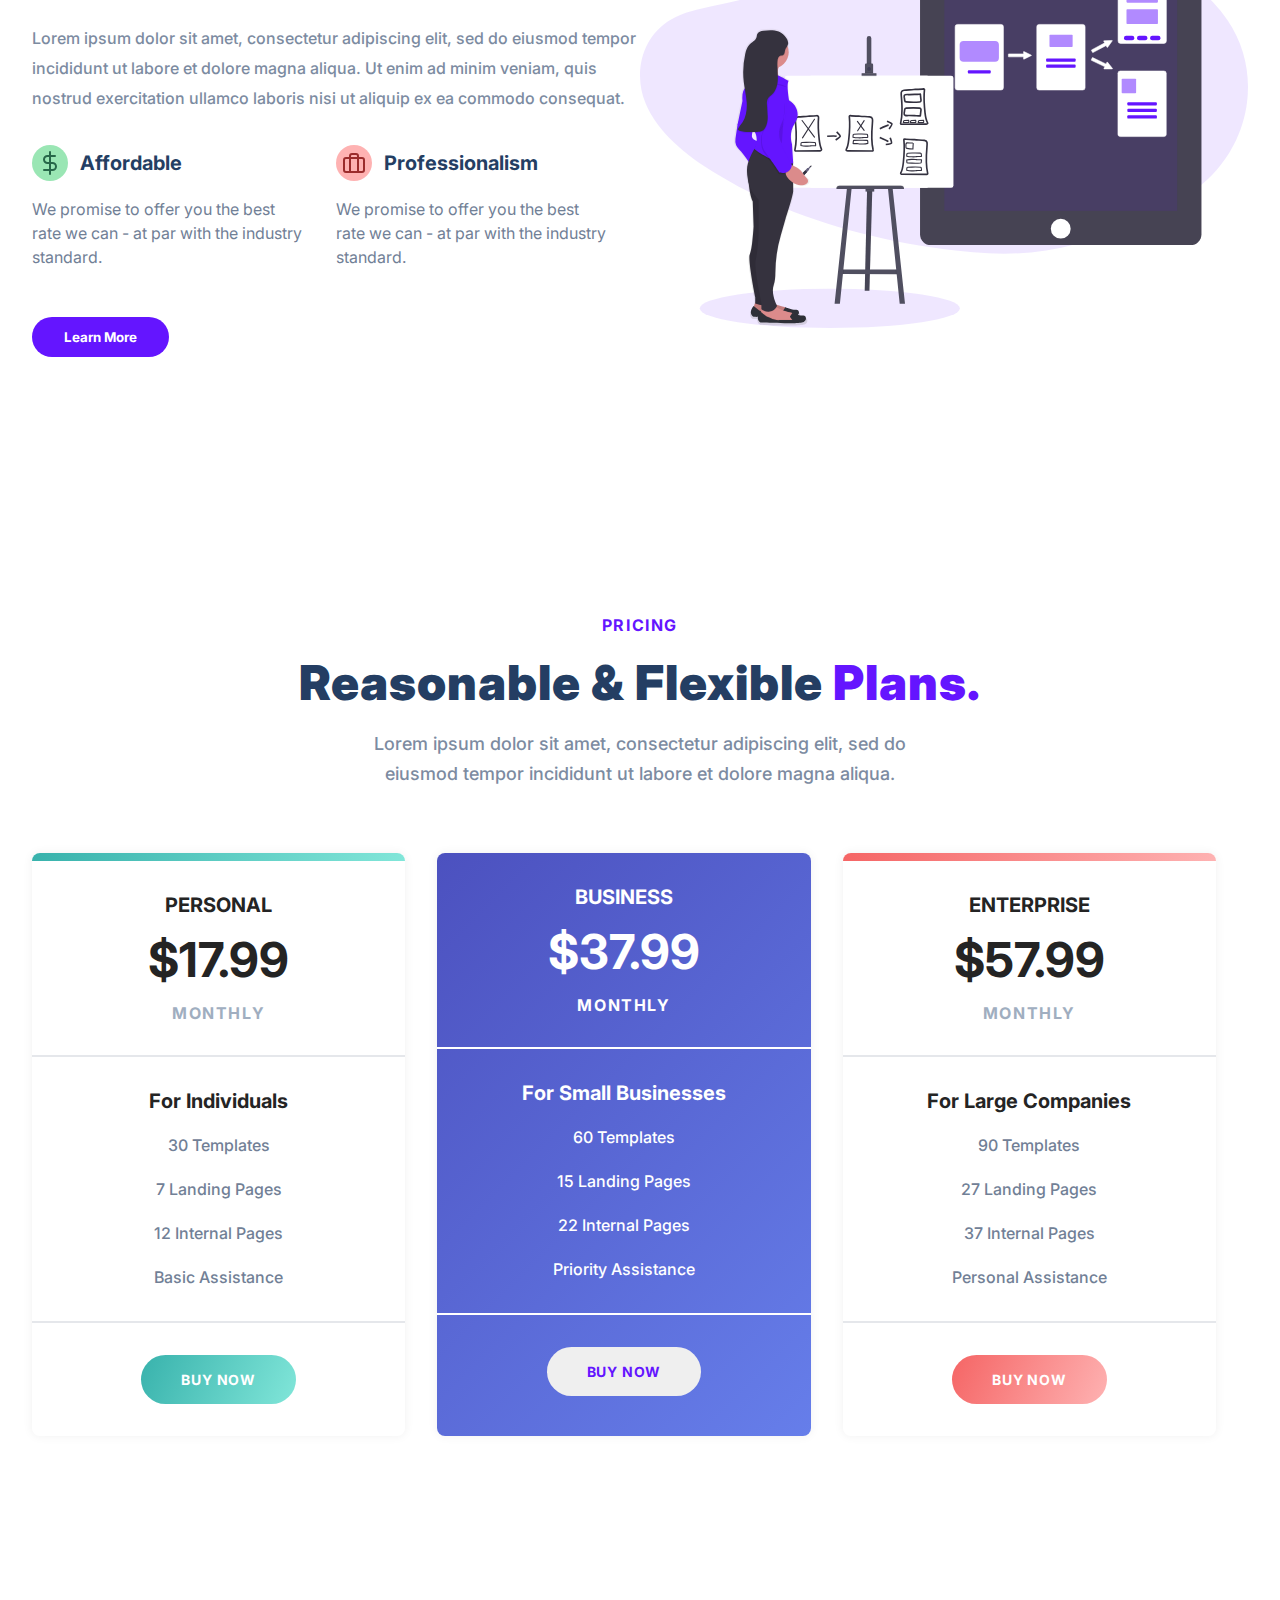
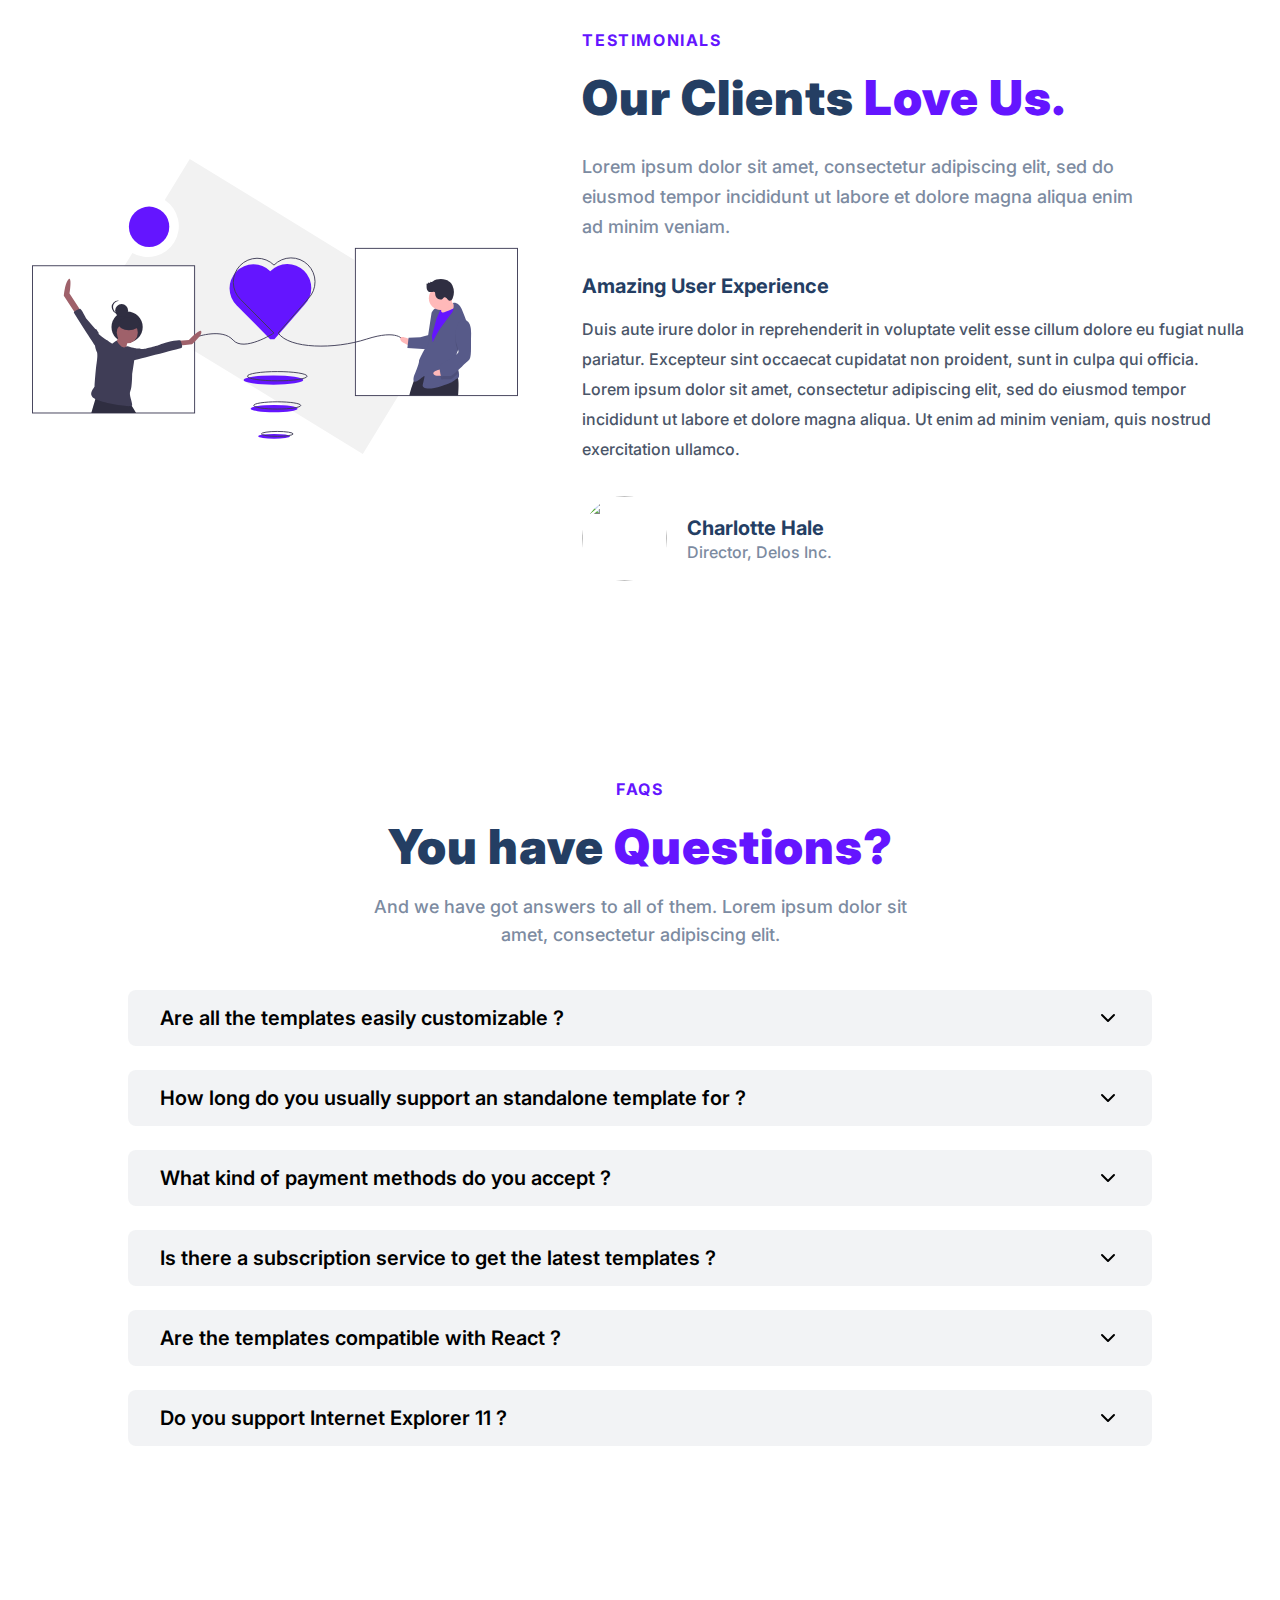
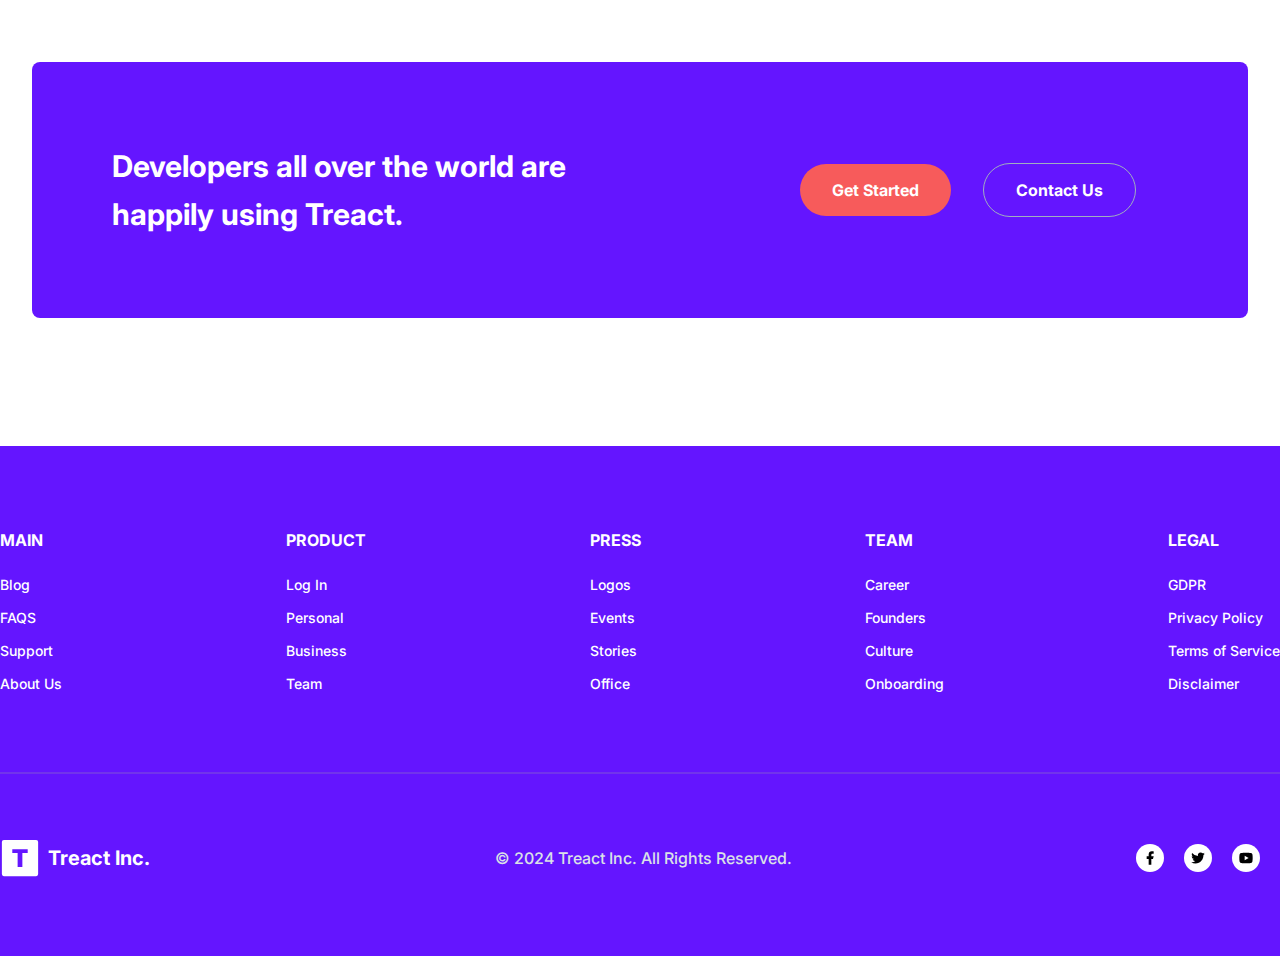
==== commit 8397206a: "added some media queries" ====
--- a/index.html
+++ b/index.html
@@ -1,199 +1,394 @@
 <!DOCTYPE html>
 <html lang="en">
-<head>
-  <meta charset="UTF-8">
-  <meta name="viewport" content="width=device-width, initial-scale=1.0">
-  <title>Treact Project</title>
-  <link rel="stylesheet" href="./style.css">
-  <script src="https://kit.fontawesome.com/c8e4d183c2.js" crossorigin="anonymous"></script>
-</head>
-<body>
+  <head>
+    <meta charset="UTF-8">
+    <meta name="viewport" content="width=device-width, initial-scale=1.0">
+    <title>Treact Project</title>
+    <link rel="stylesheet" href="./style.css">
+    <script src="https://kit.fontawesome.com/c8e4d183c2.js" crossorigin="anonymous"></script>
+    <script src="index.js"></script>
+  </head>
+  <body>
+    <main>
+      <section id="landing">
+        <nav>
+          <div class="nav__container row">
+            <a class="nav__logo--wrapper" href="#">
+              <img class="logo" src="./assets/T box logo.svg" alt="">
+              <h2 class="nav__title">Treact</h2>
+            </a>
+            <ul class="nav__links">
+              <li><a href="#" class="nav__link nav__underline">About</a></li>
+              <li><a href="#" class="nav__link nav__underline">Blog</a></li>
+              <li><a href="#pricing" class="nav__link nav__underline">Pricing</a></li>
+              <li><a href="#footer" class="nav__link nav__underline">Contact Us</a></li>
+              <div class="login">
+                <li><a href="" class="nav__link nav__underline cursor__not-allowed">Login</a></li>
+              </div>
+              <li><a href="" class="cursor__not-allowed nav__link--primary">Sign Up</a></li>
+            </ul>
 
-  <section id="landing">
-    <nav>
-      <div class="nav__container row">
-        <a class="nav__logo--wrapper" href="#">
-          <img class="logo" src="./assets/T box logo.svg" alt="">
-          <h2 class="nav__title">Treact</h2>
-        </a>
-        <ul class="nav__links">
-          <li><a href="" class="nav__link">About</a></li>
-          <li><a href="" class="nav__link">Blog</a></li>
-          <li><a href="" class="nav__link">Pricing</a></li>
-          <li><a href="" class="nav__link">Contact Us</a></li>
-          <div class="login">
-            <li><a href="" class="nav__link">Login</a></li>
-          </div>
-          <li><a href="" class=" nav__link--primary">Sign Up</a></li>
-        </ul>
-      </div>
-    </nav>
+            <button class="btn__menu" onclick="openMenu()">
+              <i class="fas fa-bars"></i>
+            </button>
+            <div class="btn__backdrop">
+              <button class="btn__menu btn__menu--close" onclick="closeMenu()">
+                <i class="fas fa-times"></i>
+              </button>
+              <ul class="menu__links">
+                <li class="menu__list">
+                  <a href="#" class="menu__link no__cursor" onclick="closeMenu()">About</a>
+                </li>
+                <li class="menu__list">
+                  <a href="#" class="menu__link no__cursor" onclick="closeMenu()">Blog</a>
+                </li>
+                <li class="menu__list">
+                  <a href="#" class="menu__link no__cursor" onclick="closeMenu()">Pricing</a>
+                </li>
+                <li class="menu__list">
+                  <a href="#" class="menu__link no__cursor" onclick="closeMenu()">Contact Us</a>
+                </li>
+                <li class="menu__list">
+                  <a href="#" class="menu__link no__cursor" onclick="closeMenu()">Login</a>
+                </li>
+                <li class="menu__list">
+                  <a href="#" class="menu__link no__cursor" onclick="closeMenu()">Sign Up</a>
+                </li>
+              </ul>
+            </div>
 
-    <header>
-      <div class="header__container row">
-        <div class="header__row row">
-          <div class="header__description">
-            <h1>Beautiful React Templates <span class="purple">for you.</span></h1>
-            <p class="header__para">
-              Our templates are easy to setup, understand and customize.
-              Fully modular components with a variety of pages and
-              components.
-            </p>
-            <div class="header__getstarted">
-              <input
-              class="header__input"
-              type="email"
-              placeholder="Your E-mail Address"/>
-              <button class="header__button button__hover">Get Started</button>
-            </div>
-            <div class="header__customers--wrapper">
-              <p class="header__customers--title">OUR TRUSTED CUSTOMERS</p>
-              <img class="header__customers--img" src="./assets/trusted customers.png" alt="">
-            </div>
-          </div>
-          <figure class="header__img">
-            <img src="./assets/1st page img.svg" alt="">
-          </figure>
-        </div>
-      </div>
-    </header>
-  </section>
-<!----------------------------------------------------------------------------------------------------------------------------------------------------->
-  <section id="features">
-    <div class="features__container">
-      <div class="service__row features__row">
-        <div class="features__description">
-          <h5 class="features__title"><span class="purple">FEATURES</span></h5>
-          <h2 class="features__subtitle">We have Amazing <span class="purple">Service.</span></h2>
-          <p class="features__para">Lorem ipsum dolor sit amet, consectetur adipiscing elit, sed do eiusmod tempor incididunt ut labore et dolore magna aliqua.</p>
-        </div>
-        <div class="features__service--wrapper">
-          <div class="feature__service">
-            <figure class="img__wrapper">
-              <img class="img__feature" src="./assets/shield pic.svg" alt="shield">
+          </div>
+        </nav>
+
+        <header>
+          <div class="header__container">
+            <div class="header__row row">
+              <div class="header__description">
+                <h1 class="header__title">Beautiful React Templates <span class="purple">for you.</span></h1>
+                <p class="header__para">
+                  Our templates are easy to setup, understand and customize.
+                  Fully modular components with a variety of pages and
+                  components.
+                </p>
+                <div class="header__getstarted">
+                  <input
+                  class="header__input"
+                  type="email"
+                  placeholder="Your E-mail Address"/>
+                  <button class="header__button button__hover">Get Started</button>
+                </div>
+                <div class="header__customers--wrapper">
+                  <p class="header__customers--title">OUR TRUSTED CUSTOMERS</p>
+                  <img class="header__customers--img" src="./assets/trusted customers.png" alt="">
+                </div>
+              </div>
+              <figure class="header__img">
+                <img class="header__homgepage--img" src="./assets/1st page img.svg" alt="">
+              </figure>
+            </div>
+          </div>
+        </header>
+      </section>
+    <!----------------------------------------------------------------------------------------------------------------------------------------------------->
+      <section id="features">
+        <div class="features__container">
+          <div class="service__row features__row">
+            <div class="features__description">
+              <h5 class="all_title features__title"><span class="purple">FEATURES</span></h5>
+              <h2 class="subtitles__48 features__subtitle">We have Amazing <span class="purple">Service.</span></h2>
+              <p class="features__para">Lorem ipsum dolor sit amet, consectetur adipiscing elit, sed do eiusmod tempor incididunt ut labore et dolore magna aliqua.</p>
+            </div>
+            <div class="features__service--wrapper">
+              <div class="feature__service">
+                <figure class="img__wrapper">
+                  <img class="img__feature" src="./assets/shield pic.svg" alt="shield">
+                </figure>
+                <div class="feature__description--wrapper">
+                  <h2 class="service__title">Secure</h2>
+                  <p class="service__para">We strictly only deal with vendors that provide top notch
+                    security.</p>
+                </div>
+              </div>
+              <div class="feature__service">
+                <figure class="img__wrapper">
+                  <img class="img__feature" src="https://treact.owaiskhan.me/static/media/support-icon.f9253ffa8cb6ffde5bbaa05eb5136375.svg" alt="shield">
+                </figure>
+                <div class="feature__description--wrapper">
+                  <h2 class="service__title">24/7 Support</h2>
+                  <p class="service__para">Lorem ipsum donor amet siti ceali ut enim ad minim veniam, quis nostrud.</p>
+                </div>
+              </div>
+              <div class="feature__service">
+                <figure class="img__wrapper">
+                  <img class="img__feature" src="https://treact.owaiskhan.me/static/media/customize-icon.367468c90fd796009b97fbfba67b2c6a.svg" alt="shield">
+                </figure>
+                <div class="feature__description--wrapper">
+                  <h2 class="service__title">Customizable</h2>
+                  <p class="service__para">Lorem ipsum donor amet siti ceali ut enim ad minim veniam, quis nostrud.</p>
+                </div>
+              </div>
+              <div class="feature__service">
+                <figure class="img__wrapper">
+                  <img class="img__feature" src="https://treact.owaiskhan.me/static/media/reliable-icon.1367510a8f0a1bec76dc425d25f92f43.svg" alt="shield">
+                </figure>
+                <div class="feature__description--wrapper">
+                  <h2 class="service__title">Reliable</h2>
+                  <p class="service__para">Lorem ipsum donor amet siti ceali ut enim ad minim veniam, quis nostrud.</p>
+                </div>
+              </div>
+              <div class="feature__service">
+                <figure class="img__wrapper">
+                  <img class="img__feature" src="https://treact.owaiskhan.me/static/media/fast-icon.dbb971a73d4805d2fc3bcdacdb55beba.svg" alt="shield">
+                </figure>
+                <div class="feature__description--wrapper">
+                  <h2 class="service__title">Fast</h2>
+                  <p class="service__para">Lorem ipsum donor amet siti ceali ut enim ad minim veniam, quis nostrud.</p>
+                </div>
+              </div>
+              <div class="feature__service">
+                <figure class="img__wrapper">
+                  <img class="img__feature" src="https://treact.owaiskhan.me/static/media/simple-icon.673b7e1750b2a4ef32907fc164828d00.svg" alt="shield">
+                </figure>
+                <div class="feature__description--wrapper">
+                  <h2 class="service__title">Easy</h2>
+                  <p class="service__para">Lorem ipsum donor amet siti ceali ut enim ad minim veniam, quis nostrud.</p>
+                </div>
+              </div>
+            </div>
+          </div>
+        </div>
+      </section>
+    <!----------------------------------------------------------------------------------------------------------------------------------------------------->
+      <section id="quality">
+        <div class="quality__container">
+          <div class="row quality__row">
+            <div class="quality__description">
+              <h5 class="titles__16 quality__title"><span class="purple">QUALITY WORK</span></h5>
+              <h2 class="subtitles__36 quality__subtitle">Designed & Developed by <span class="purple">Professionals.</span></h2>
+              <p class="quality__para">Lorem ipsum dolor sit amet, consectetur adipiscing elit, sed do eiusmod tempor incididunt ut labore et dolore magna aliqua. Ut enim ad minim veniam, quis nostrud exercitation ullamco laboris nisi ut aliquip ex ea commodo consequat.</p>
+              <a class="quality__button--wrapper" href="#">
+                <button class="quality__button button__hover">Learn More</button>
+              </a>
+            </div>
+            <figure class="quality__img--wrapper">
+              <img src="./assets/2nd page img.png" alt="">
             </figure>
-            <div class="feature__description--wrapper">
-              <h2 class="service__title">Secure</h2>
-              <p class="service__para">We strictly only deal with vendors that provide top notch
-                security.</p>
-            </div>
-          </div>
-          <div class="feature__service">
-            <figure class="img__wrapper">
-              <img class="img__feature" src="https://treact.owaiskhan.me/static/media/support-icon.f9253ffa8cb6ffde5bbaa05eb5136375.svg" alt="shield">
+          </div>
+        </div>
+      </section>
+    <!------------------------------------------------------------------------------------------------------------------------------------------->
+      <section id="steps">
+        <div class="steps__container">
+          <div class="row steps__row">
+            <figure class="steps__img--wrapper">
+              <img class="steps__img" src="./assets/2nd page laptop img.png" alt="">
             </figure>
-            <div class="feature__description--wrapper">
-              <h2 class="service__title">24/7 Support</h2>
-              <p class="service__para">Lorem ipsum donor amet siti ceali ut enim ad minim veniam, quis nostrud.</p>
-            </div>
-          </div>
-          <div class="feature__service">
-            <figure class="img__wrapper">
-              <img class="img__feature" src="https://treact.owaiskhan.me/static/media/customize-icon.367468c90fd796009b97fbfba67b2c6a.svg" alt="shield">
+            <div class="steps__description">
+              <h5 class="titles__16 steps__title"><span class="purple">STEPS</span></h5>
+              <h2 class="subtitles__36 steps__subtitle">Easy to <span class="purple">Get Started</span></h2>
+              <ul class="steps__list">
+                <li class="steps__list--item">
+                  <div class="steps__list--number">01</div>
+                  <div class="steps__list--description">
+                    <h6 class="steps__list--subtitle">Register</h6>
+                    <p class="steps__list--para">Create an account with us using Google or Facebook.</p>
+                  </div>
+                </li>
+                <li class="steps__list--item">
+                  <div class="steps__list--number">02</div>
+                  <div class="steps__list--description">
+                    <h6 class="steps__list--subtitle">Download</h6>
+                    <p class="steps__list--para">Browse and Download the template that you like from the marketplace.</p>
+                  </div>
+                </li>
+                <li class="steps__list--item">
+                  <div class="steps__list--number">03</div>
+                  <div class="steps__list--description">
+                    <h6 class="steps__list--subtitle">Run</h6>
+                    <p class="steps__list--para">Follow the instructions to setup and customize the template to your needs.</p>
+                  </div>
+                </li>
+              </ul>
+            </div>
+          </div>
+        </div>
+      </section>
+    <!-------------------------------------------------------------------------------------------------------------------------------------------> 
+      <section id="values">
+        <div class="values__container">
+          <div class="row values__row">
+            <div class="values__description">
+              <h5 class="titles__16 values__title"><span class="purple">VALUES</span></h5>
+              <h2 class="subtitles__36 values__subtitle">We Always Abide by Our <span class="purple">Principles.</span></h2>
+              <p class="values__para">Lorem ipsum dolor sit amet, consectetur adipiscing elit, sed do eiusmod tempor incididunt ut labore et dolore magna aliqua. Ut enim ad minim veniam, quis nostrud exercitation ullamco laboris nisi ut aliquip ex ea commodo consequat.</p>
+              <div class="values__principles--wrapper">
+                <div class="values__principle">
+                  <div class="values__principle--header">
+                    <figure class="values__dollar-sign">
+                      <svg
+                        xmlns="http://www.w3.org/2000/svg"
+                        width="24"
+                        height="24"
+                        viewBox="0 0 24 24"
+                        fill="none"
+                        stroke="currentColor"
+                        stroke-width="2"
+                        stroke-linecap="round"
+                        stroke-linejoin="round"
+                        class="feather feather-dollar-sign">
+                        <line x1="12" y1="1" x2="12" y2="23" />
+                        <path d="M17 5H9.5a3.5 3.5 0 0 0 0 7h5a3.5 3.5 0 0 1 0 7H6"/>
+                      </svg>
+                    </figure>
+                    <div class="values__principle--title">Affordable</div>
+                  </div>
+                  <div class="values__principle--description">We promise to offer you the best rate we can - at par with the industry standard.</div>
+                </div>
+                <div class="values__principle">
+                  <div class="values__principle--header">
+                    <figure class="values__briefcase">
+                      <svg 
+                        xmlns="http://www.w3.org/2000/svg" 
+                        width="24" 
+                        height="24" 
+                        viewBox="0 0 24 24" 
+                        fill="none" 
+                        stroke="currentColor" 
+                        stroke-width="2" 
+                        stroke-linecap="round" 
+                        stroke-linejoin="round" 
+                        class="feather feather-briefcase"><rect x="2" y="7" width="20" height="14" rx="2" ry="2"/><path d="M16 21V5a2 2 0 0 0-2-2h-4a2 2 0 0 0-2 2v16"/></svg>
+                        <line x1="12" y1="1" x2="12" y2="23" />
+                        <path d="M17 5H9.5a3.5 3.5 0 0 0 0 7h5a3.5 3.5 0 0 1 0 7H6"/>
+                      </svg>
+                    </figure>
+                    <div class="values__principle--title">Professionalism</div>
+                  </div>
+                  <div class="values__principle--description">We promise to offer you the best rate we can - at par with the industry standard.</div>
+                </div>
+              </div>
+              <a class="values__button--wrapper" href="#">
+                <button class="values__button button__hover">Learn More</button>
+              </a>
+            </div>
+            <figure class="values__img">
+              <img src="./assets/values.svg" alt="">
             </figure>
-            <div class="feature__description--wrapper">
-              <h2 class="service__title">Customizable</h2>
-              <p class="service__para">Lorem ipsum donor amet siti ceali ut enim ad minim veniam, quis nostrud.</p>
-            </div>
-          </div>
-          <div class="feature__service">
-            <figure class="img__wrapper">
-              <img class="img__feature" src="https://treact.owaiskhan.me/static/media/reliable-icon.1367510a8f0a1bec76dc425d25f92f43.svg" alt="shield">
+          </div>
+        </div>
+      </section>
+    <!-------------------------------------------------------------------------------------------------------------------------------------------> 
+      <section id="pricing">
+        <div class="pricing__container">
+          <div class="row pricing__row">
+            <div class="pricing__description">
+              <h5 class="titles__16 pricing__title"><span class="purple">PRICING</span></h5>
+              <h2 class="subtitles__48 pricing__subtitle">Reasonable & Flexible <span class="purple">Plans.</span></h2>
+              <p class="pricing__para">Lorem ipsum dolor sit amet, consectetur adipiscing elit, sed do eiusmod tempor incididunt ut labore et dolore magna aliqua.</p>
+            </div>
+            <div class="pricing__wrapper">
+              <div class="pricing__personal">
+                <div class="personal__color"></div>
+                <div class="price__top">
+                  <div class="price__title">PERSONAL</div>
+                  <div class="price__subtitle">$17.99</div>
+                  <div class="price__monthly">MONTHLY</div>
+                </div>
+                <div class="price__middle">
+                  <span class="price__middle--title">For Individuals</span>
+                  <span class="price__middle--description">30 Templates</span>
+                  <span class="price__middle--description">7 Landing Pages</span>
+                  <span class="price__middle--description">12 Internal Pages</span>
+                  <span class="price__middle--description">Basic Assistance</span>
+                </div>
+                <div class="price__bottom">
+                  <a href="#"><button class="price__button1 button__hover">BUY NOW</button></a>
+                </div>
+              </div>
+              <div class="pricing__business">
+                <div class="business__color"></div>
+                <div class="price__top2">
+                  <div class="price__title2">BUSINESS</div>
+                  <div class="price__subtitle2">$37.99</div>
+                  <div class="price__monthly2">MONTHLY</div>
+                </div>
+                <div class="price__middle2">
+                  <span class="price__middle--title2">For Small Businesses</span>
+                  <span class="price__middle--description2">60 Templates</span>
+                  <span class="price__middle--description2">15 Landing Pages</span>
+                  <span class="price__middle--description2">22 Internal Pages</span>
+                  <span class="price__middle--description2">Priority Assistance</span>
+                </div>
+                <div class="price__bottom2">
+                  <a href="#"><button class="price__button2 button__hover">BUY NOW</button></a>
+                </div>
+              </div>
+              <div class="pricing__enterprise">
+                <div class="enterprise__color"></div>
+                <div class="price__top">
+                  <div class="price__title">ENTERPRISE</div>
+                  <div class="price__subtitle">$57.99</div>
+                  <div class="price__monthly">MONTHLY</div>
+                </div>
+                <div class="price__middle">
+                  <span class="price__middle--title">For Large Companies</span>
+                  <span class="price__middle--description">90 Templates</span>
+                  <span class="price__middle--description">27 Landing Pages</span>
+                  <span class="price__middle--description">37 Internal Pages</span>
+                  <span class="price__middle--description">Personal Assistance</span>
+                </div>
+                <div class="price__bottom">
+                  <a href="#"><button class="price__button3 button__hover">BUY NOW</button></a>
+                </div>
+              </div>
+            </div>
+          </div>
+        </div>
+      </section>
+    <!-------------------------------------------------------------------------------------------------------------------------------------------> 
+      <section id="test">
+        <div class="test__container">
+          <div class="row test__row">
+            <figure class="test__img">
+              <img src="./assets/testimonials.svg" alt="">
             </figure>
-            <div class="feature__description--wrapper">
-              <h2 class="service__title">Reliable</h2>
-              <p class="service__para">Lorem ipsum donor amet siti ceali ut enim ad minim veniam, quis nostrud.</p>
-            </div>
-          </div>
-          <div class="feature__service">
-            <figure class="img__wrapper">
-              <img class="img__feature" src="https://treact.owaiskhan.me/static/media/fast-icon.dbb971a73d4805d2fc3bcdacdb55beba.svg" alt="shield">
-            </figure>
-            <div class="feature__description--wrapper">
-              <h2 class="service__title">Fast</h2>
-              <p class="service__para">Lorem ipsum donor amet siti ceali ut enim ad minim veniam, quis nostrud.</p>
-            </div>
-          </div>
-          <div class="feature__service">
-            <figure class="img__wrapper">
-              <img class="img__feature" src="https://treact.owaiskhan.me/static/media/simple-icon.673b7e1750b2a4ef32907fc164828d00.svg" alt="shield">
-            </figure>
-            <div class="feature__description--wrapper">
-              <h2 class="service__title">Easy</h2>
-              <p class="service__para">Lorem ipsum donor amet siti ceali ut enim ad minim veniam, quis nostrud.</p>
-            </div>
-          </div>
-        </div>
-      </div>
-    </div>
-  </section>
-<!----------------------------------------------------------------------------------------------------------------------------------------------------->
-  <section id="quality">
-    <div class="quality__container">
-      <div class="row quality__row">
-        <div class="quality__description">
-          <h5 class="quality__title"><span class="purple">QUALITY WORK</span></h5>
-          <h2 class="quality__subtitle">Designed & Developed by <span class="purple">Professionals.</span></h2>
-          <p class="quality__para">Lorem ipsum dolor sit amet, consectetur adipiscing elit, sed do eiusmod tempor incididunt ut labore et dolore magna aliqua. Ut enim ad minim veniam, quis nostrud exercitation ullamco laboris nisi ut aliquip ex ea commodo consequat.</p>
-          <a class="quality__button--wrapper" href="#">
-            <button class="quality__button button__hover">Learn More</button>
-          </a>
-        </div>
-        <figure class="quality__img--wrapper">
-          <img class="quality__img" src="./assets/2nd page img.png" alt="">
-        </figure>
-      </div>
-    </div>
-  </section>
-<!------------------------------------------------------------------------------------------------------------------------------------------->
-  <section id="steps">
-    <div class="steps__container">
-      <div class="row steps__row">
-        <figure class="steps__img--wrapper">
-          <img class="steps__img" src="./assets/2nd page laptop img.png" alt="">
-        </figure>
-        <div class="steps__description">
-          <h5 class="steps__title"><span class="purple">STEPS</span></h5>
-          <h2 class="steps__subtitle">Easy to <span class="purple">Get Started</span></h2>
-          <ul class="steps__list">
-            <li class="steps__list--item">
-              <div class="steps__list--number">01</div>
-              <div class="steps__list--description">
-                <h6 class="steps__list--subtitle">Register</h6>
-                <p class="steps__list--para">Create an account with us using Google or Facebook.</p>
-              </div>
-            </li>
-            <li class="steps__list--item">
-              <div class="steps__list--number">02</div>
-              <div class="steps__list--description">
-                <h6 class="steps__list--subtitle">Download</h6>
-                <p class="steps__list--para">Browse and Download the template that you like from the marketplace.</p>
-              </div>
-            </li>
-            <li class="steps__list--item">
-              <div class="steps__list--number">03</div>
-              <div class="steps__list--description">
-                <h6 class="steps__list--subtitle">Run</h6>
-                <p class="steps__list--para">Follow the instructions to setup and customize the template to your needs.</p>
-              </div>
-            </li>
-          </ul>
-        </div>
-      </div>
-    </div>
-  </section>
-<!-------------------------------------------------------------------------------------------------------------------------------------------> 
-  <section id="values">
-    <div class="values__container">
-      <div class="row values__row">
-        <div class="values__description">
-          <h5 class="values__title"><span class="purple">VALUES</span></h5>
-          <h2 class="values__subtitle">We Always Abide by Our <span class="purple">Principles.</span></h2>
-          <p class="values__para">Lorem ipsum dolor sit amet, consectetur adipiscing elit, sed do eiusmod tempor incididunt ut labore et dolore magna aliqua. Ut enim ad minim veniam, quis nostrud exercitation ullamco laboris nisi ut aliquip ex ea commodo consequat.</p>
-          <div class="values__principles--wrapper">
-            <div class="values__principle">
-              <div class="values__principle--header">
-                <figure class="values__dollar-sign">
+            <div class="test__description">
+              <h5 class="titles__16 test__title"><span class="purple">TESTIMONIALS</span></h5>
+              <h2 class="subtitles__36 test__subtitle">Our Clients <span class="purple">Love Us.</span></h2>
+              <p class="test__para">Lorem ipsum dolor sit amet, consectetur adipiscing elit, sed do eiusmod tempor incididunt ut labore et dolore magna aliqua enim ad minim veniam.</p>
+              <figure class="test__ratings">
+                <i class="fas fa-star"></i>
+                <i class="fas fa-star"></i>
+                <i class="fas fa-star"></i>
+                <i class="fas fa-star"></i>
+                <i class="fas fa-star"></i>
+              </figure>
+              <span class="test__title2">Amazing User Experience</span>
+              <p class="test__para2">Duis aute irure dolor in reprehenderit in voluptate velit esse cillum dolore eu fugiat nulla pariatur. Excepteur sint occaecat cupidatat non proident, sunt in culpa qui officia. Lorem ipsum dolor sit amet, consectetur adipiscing elit, sed do eiusmod tempor incididunt ut labore et dolore magna aliqua. Ut enim ad minim veniam, quis nostrud exercitation ullamco.</p>
+              <div class="ratings__person--wrapper">
+                <figure class="ratings__img">
+                  <img class="ratings__person__img" src="https://images.unsplash.com/photo-1494790108377-be9c29b29330?ixlib=rb-1.2.1&ixid=eyJhcHBfaWQiOjEyMDd9&auto=format&fit=facearea&facepad=3.25&w=512&h=512&q=80" alt="">
+                </figure>
+                <div class="ratings__person">
+                  <span class="ratings__person--name">Charlotte Hale</span>
+                  <span class="ratings__person--title">Director, Delos Inc.</span>
+                </div>
+              </div>
+            </div>
+          </div>
+        </div>
+      </section>
+    <!------------------------------------------------------------------------------------------------------------------------->
+      <section id="questions">
+        <div class="questions__container">
+          <div class="questions__row">
+            <div class="questions__description">
+              <h5 class="titles__16 questions__title"><span class="purple">FAQS</span></h5>
+              <h2 class="subtitles__48 questions__subtitle">You have <span class="purple">Questions?</span></h2>
+              <p class="questions__para">And we have got answers to all of them. Lorem ipsum dolor sit amet, consectetur adipiscing elit.</p>
+              <div class="questions__table">
+                <div class="question__line">
+                  <div class="question">Are all the templates easily customizable ?</div>
                   <svg
                     xmlns="http://www.w3.org/2000/svg"
                     width="24"
@@ -204,349 +399,188 @@
                     stroke-width="2"
                     stroke-linecap="round"
                     stroke-linejoin="round"
-                    class="feather feather-dollar-sign">
-                    <line x1="12" y1="1" x2="12" y2="23" />
-                    <path d="M17 5H9.5a3.5 3.5 0 0 0 0 7h5a3.5 3.5 0 0 1 0 7H6"/>
-                  </svg>
-                </figure>
-                <div class="values__principle--title">Affordable</div>
-              </div>
-              <div class="values__principle--description">We promise to offer you the best rate we can - at par with the industry standard.</div>
-            </div>
-            <div class="values__principle">
-              <div class="values__principle--header">
-                <figure class="values__briefcase">
-                  <svg 
-                    xmlns="http://www.w3.org/2000/svg" 
-                    width="24" 
-                    height="24" 
-                    viewBox="0 0 24 24" 
-                    fill="none" 
-                    stroke="currentColor" 
-                    stroke-width="2" 
-                    stroke-linecap="round" 
-                    stroke-linejoin="round" 
-                    class="feather feather-briefcase"><rect x="2" y="7" width="20" height="14" rx="2" ry="2"/><path d="M16 21V5a2 2 0 0 0-2-2h-4a2 2 0 0 0-2 2v16"/></svg>
-                    <line x1="12" y1="1" x2="12" y2="23" />
-                    <path d="M17 5H9.5a3.5 3.5 0 0 0 0 7h5a3.5 3.5 0 0 1 0 7H6"/>
-                  </svg>
-                </figure>
-                <div class="values__principle--title">Professionalism</div>
-              </div>
-              <div class="values__principle--description">We promise to offer you the best rate we can - at par with the industry standard.</div>
-            </div>
-          </div>
-          <a class="values__button--wrapper" href="#">
-            <button class="values__button button__hover">Learn More</button>
-          </a>
-        </div>
-        <figure class="values__img">
-          <img src="./assets/values.svg" alt="">
-        </figure>
-      </div>
-    </div>
-  </section>
-<!-------------------------------------------------------------------------------------------------------------------------------------------> 
-  <section id="pricing">
-    <div class="pricing__container">
-      <div class="row pricing__row">
-        <div class="pricing__description">
-          <h5 class="pricing__title"><span class="purple">PRICING</span></h5>
-          <h2 class="pricing__subtitle">Reasonable & Flexible <span class="purple">Plans.</span></h2>
-          <p class="pricing__para">Lorem ipsum dolor sit amet, consectetur adipiscing elit, sed do eiusmod tempor incididunt ut labore et dolore magna aliqua.</p>
-        </div>
-        <div class="pricing__wrapper">
-          <div class="pricing__personal">
-            <div class="personal__color"></div>
-            <div class="price__top">
-              <div class="price__title">PERSONAL</div>
-              <div class="price__subtitle">$17.99</div>
-              <div class="price__monthly">MONTHLY</div>
-            </div>
-            <div class="price__middle">
-              <span class="price__middle--title">For Individuals</span>
-              <span class="price__middle--description">30 Templates</span>
-              <span class="price__middle--description">7 Landing Pages</span>
-              <span class="price__middle--description">12 Internal Pages</span>
-              <span class="price__middle--description">Basic Assistance</span>
-            </div>
-            <div class="price__bottom">
-              <a href="#"><button class="price__button1 button__hover">BUY NOW</button></a>
-            </div>
-          </div>
-          <div class="pricing__business">
-            <div class="business__color"></div>
-            <div class="price__top2">
-              <div class="price__title2">BUSINESS</div>
-              <div class="price__subtitle2">$37.99</div>
-              <div class="price__monthly2">MONTHLY</div>
-            </div>
-            <div class="price__middle2">
-              <span class="price__middle--title2">For Small Businesses</span>
-              <span class="price__middle--description2">60 Templates</span>
-              <span class="price__middle--description2">15 Landing Pages</span>
-              <span class="price__middle--description2">22 Internal Pages</span>
-              <span class="price__middle--description2">Priority Assistance</span>
-            </div>
-            <div class="price__bottom2">
-              <a href="#"><button class="price__button2 button__hover">BUY NOW</button></a>
-            </div>
-          </div>
-          <div class="pricing__enterprise">
-            <div class="enterprise__color"></div>
-            <div class="price__top">
-              <div class="price__title">ENTERPRISE</div>
-              <div class="price__subtitle">$57.99</div>
-              <div class="price__monthly">MONTHLY</div>
-            </div>
-            <div class="price__middle">
-              <span class="price__middle--title">For Large Companies</span>
-              <span class="price__middle--description">90 Templates</span>
-              <span class="price__middle--description">27 Landing Pages</span>
-              <span class="price__middle--description">37 Internal Pages</span>
-              <span class="price__middle--description">Personal Assistance</span>
-            </div>
-            <div class="price__bottom">
-              <a href="#"><button class="price__button3 button__hover">BUY NOW</button></a>
-            </div>
-          </div>
-        </div>
-      </div>
-    </div>
-  </section>
-<!-------------------------------------------------------------------------------------------------------------------------------------------> 
-  <section id="test">
-    <div class="test__container">
-      <div class="row test__row">
-        <figure class="test__img">
-          <img src="./assets/testimonials.svg" alt="">
-        </figure>
-        <div class="test__description">
-          <h5 class="test__title"><span class="purple">TESTIMONIALS</span></h5>
-          <h2 class="test__subtitle">Our Clients <span class="purple">Love Us.</span></h2>
-          <p class="test__para">Lorem ipsum dolor sit amet, consectetur adipiscing elit, sed do eiusmod tempor incididunt ut labore et dolore magna aliqua enim ad minim veniam.</p>
-          <figure class="test__ratings">
-            <i class="fas fa-star"></i>
-            <i class="fas fa-star"></i>
-            <i class="fas fa-star"></i>
-            <i class="fas fa-star"></i>
-            <i class="fas fa-star"></i>
-          </figure>
-          <span class="test__title2">Amazing User Experience</span>
-          <p class="test__para2">Duis aute irure dolor in reprehenderit in voluptate velit esse cillum dolore eu fugiat nulla pariatur. Excepteur sint occaecat cupidatat non proident, sunt in culpa qui officia. Lorem ipsum dolor sit amet, consectetur adipiscing elit, sed do eiusmod tempor incididunt ut labore et dolore magna aliqua. Ut enim ad minim veniam, quis nostrud exercitation ullamco.</p>
-          <div class="ratings__person--wrapper">
-            <figure class="ratings__img">
-              <img class="ratings__person__img" src="https://images.unsplash.com/photo-1494790108377-be9c29b29330?ixlib=rb-1.2.1&ixid=eyJhcHBfaWQiOjEyMDd9&auto=format&fit=facearea&facepad=3.25&w=512&h=512&q=80" alt="">
-            </figure>
-            <div class="ratings__person">
-              <span class="ratings__person--name">Charlotte Hale</span>
-              <span class="ratings__person--title">Director, Delos Inc.</span>
-            </div>
-          </div>
-        </div>
-      </div>
-    </div>
-  </section>
-<!------------------------------------------------------------------------------------------------------------------------->
-  <section id="questions">
-    <div class="questions__container">
-      <div class="questions__row">
-        <div class="questions__description">
-          <h5 class="questions__title"><span class="purple">FAQS</span></h5>
-          <h2 class="questions__subtitle">You have <span class="purple">Questions?</span></h2>
-          <p class="questions__para">And we have got answers to all of them. Lorem ipsum dolor sit amet, consectetur adipiscing elit.</p>
-          <div class="questions__table">
-            <div class="question__line">
-              <div class="question">Are all the templates easily customizable ?</div>
-              <svg
-                xmlns="http://www.w3.org/2000/svg"
-                width="24"
-                height="24"
-                viewBox="0 0 24 24"
-                fill="none"
-                stroke="currentColor"
-                stroke-width="2"
-                stroke-linecap="round"
-                stroke-linejoin="round"
-                class="feather feather-chevron-down">
-                <polyline points="6 9 12 15 18 9"></polyline>
-              </svg>
-            </div>
-            <div class="question__line">
-              <div class="question">How long do you usually support an standalone template for ?</div>
-              <svg
-                xmlns="http://www.w3.org/2000/svg"
-                width="24"
-                height="24"
-                viewBox="0 0 24 24"
-                fill="none"
-                stroke="currentColor"
-                stroke-width="2"
-                stroke-linecap="round"
-                stroke-linejoin="round"
-                class="feather feather-chevron-down">
-                <polyline points="6 9 12 15 18 9"></polyline>
-              </svg>
-            </div>
-            <div class="question__line">
-              <div class="question">What kind of payment methods do you accept ?</div>
-              <svg
-                xmlns="http://www.w3.org/2000/svg"
-                width="24"
-                height="24"
-                viewBox="0 0 24 24"
-                fill="none"
-                stroke="currentColor"
-                stroke-width="2"
-                stroke-linecap="round"
-                stroke-linejoin="round"
-                class="feather feather-chevron-down">
-                <polyline points="6 9 12 15 18 9"></polyline>
-              </svg>
-            </div>
-            <div class="question__line">
-              <div class="question">Is there a subscription service to get the latest templates ?</div>
-              <svg
-                xmlns="http://www.w3.org/2000/svg"
-                width="24"
-                height="24"
-                viewBox="0 0 24 24"
-                fill="none"
-                stroke="currentColor"
-                stroke-width="2"
-                stroke-linecap="round"
-                stroke-linejoin="round"
-                class="feather feather-chevron-down">
-                <polyline points="6 9 12 15 18 9"></polyline>
-              </svg>
-            </div>
-            <div class="question__line">
-              <div class="question">Are the templates compatible with React ?</div>
-              <svg
-                xmlns="http://www.w3.org/2000/svg"
-                width="24"
-                height="24"
-                viewBox="0 0 24 24"
-                fill="none"
-                stroke="currentColor"
-                stroke-width="2"
-                stroke-linecap="round"
-                stroke-linejoin="round"
-                class="feather feather-chevron-down">
-                <polyline points="6 9 12 15 18 9"></polyline>
-              </svg>
-            </div>
-            <div class="question__line">
-              <div class="question">Do you support Internet Explorer 11 ?</div>
-              <svg
-                xmlns="http://www.w3.org/2000/svg"
-                width="24"
-                height="24"
-                viewBox="0 0 24 24"
-                fill="none"
-                stroke="currentColor"
-                stroke-width="2"
-                stroke-linecap="round"
-                stroke-linejoin="round"
-                class="feather feather-chevron-down">
-                <polyline points="6 9 12 15 18 9"></polyline>
-              </svg>
-            </div>
-          </div>
-        </div>
-      </div>
-    </div>
-  </section>
-<!------------------------------------------------------------------------------------------------------------------------->
-  <section id="banner">
-      <div class="banner__container">
-        <div class="row banner__row">
-          <div class="banner__line">
-            <div class="banner__description">
-              <div class="banner__title--wrapper">
-                <h5 class="banner__title">Developers all over the world are happily using Treact.</h5>
-              </div>
-              <div class="banner__button--wrapper">
-                <button class="banner__button1">Get Started</button>
-                <button class="banner__button2">Contact Us</button>
-              </div>
-            </div>
-          </div>
-        </div>
-      </div>
-  </section>
-<!------------------------------------------------------------------------------------------------------------------------->
-  <section id="footer">
-    <footer>
-      <div class="footer__container">
-        <div class="footer__row">
-          <div class="footer__description">
-            <div class="footer__links">
-              <h5 class="footer__links--title">MAIN</h5>
-              <a class="footer__link">Blog</a>
-              <a class="footer__link">FAQS</a>
-              <a class="footer__link">Support</a>
-              <a class="footer__link">About Us</a>
-            </div>
-            <div class="footer__links">
-              <h5 class="footer__links--title">PRODUCT</h5>
-              <a class="footer__link">Blog</a>
-              <a class="footer__link">FAQS</a>
-              <a class="footer__link">Support</a>
-              <a class="footer__link">About Us</a>
-            </div>
-            <div class="footer__links">
-              <h5 class="footer__links--title">PRESS</h5>
-              <a class="footer__link">Blog</a>
-              <a class="footer__link">FAQS</a>
-              <a class="footer__link">Support</a>
-              <a class="footer__link">About Us</a>
-            </div>
-            <div class="footer__links">
-              <h5 class="footer__links--title">TEAM</h5>
-              <a class="footer__link">Blog</a>
-              <a class="footer__link">FAQS</a>
-              <a class="footer__link">Support</a>
-              <a class="footer__link">About Us</a>
-            </div>
-            <div class="footer__links">
-              <h5 class="footer__links--title">LEGAL</h5>
-              <a class="footer__link">Blog</a>
-              <a class="footer__link">FAQS</a>
-              <a class="footer__link">Support</a>
-              <a class="footer__link">About Us</a>
-            </div>
-          </div>
-          <div class="footer__divide"></div>
-          <div class="footer__final">
-            <div class="footer__logo">
-              <figure class="footer__logo--img">
-                <img src="./assets/logo.svg" alt="">
-              </figure>
-              <h2 class="footer__logo--title">Treact Inc.</h2>
-            </div>
-            <div class="footer__copyright">© 2024 Treact Inc. All Rights Reserved.</div>
-            <div class="footer__socials">
-              <a href="https://www.facebook.com" target="_blank" class="footer__img--wrapper">
-                <svg fill="currentColor" class="footer__img" viewBox="0 0 24 24">
-                  <path d="M14 13.5h2.5l1-4H14v-2c0-1.03 0-2 2-2h1.5V2.14c-.326-.043-1.557-.14-2.857-.14C11.928 2 10 3.657 10 6.7v2.8H7v4h3V22h4v-8.5z"></path>
+                    class="feather feather-chevron-down">
+                    <polyline points="6 9 12 15 18 9"></polyline>
+                  </svg>
+                </div>
+                <div class="question__line">
+                  <div class="question">How long do you usually support an standalone template for ?</div>
+                  <svg
+                    xmlns="http://www.w3.org/2000/svg"
+                    width="24"
+                    height="24"
+                    viewBox="0 0 24 24"
+                    fill="none"
+                    stroke="currentColor"
+                    stroke-width="2"
+                    stroke-linecap="round"
+                    stroke-linejoin="round"
+                    class="feather feather-chevron-down">
+                    <polyline points="6 9 12 15 18 9"></polyline>
+                  </svg>
+                </div>
+                <div class="question__line">
+                  <div class="question">What kind of payment methods do you accept ?</div>
+                  <svg
+                    xmlns="http://www.w3.org/2000/svg"
+                    width="24"
+                    height="24"
+                    viewBox="0 0 24 24"
+                    fill="none"
+                    stroke="currentColor"
+                    stroke-width="2"
+                    stroke-linecap="round"
+                    stroke-linejoin="round"
+                    class="feather feather-chevron-down">
+                    <polyline points="6 9 12 15 18 9"></polyline>
+                  </svg>
+                </div>
+                <div class="question__line">
+                  <div class="question">Is there a subscription service to get the latest templates ?</div>
+                  <svg
+                    xmlns="http://www.w3.org/2000/svg"
+                    width="24"
+                    height="24"
+                    viewBox="0 0 24 24"
+                    fill="none"
+                    stroke="currentColor"
+                    stroke-width="2"
+                    stroke-linecap="round"
+                    stroke-linejoin="round"
+                    class="feather feather-chevron-down">
+                    <polyline points="6 9 12 15 18 9"></polyline>
+                  </svg>
+                </div>
+                <div class="question__line">
+                  <div class="question">Are the templates compatible with React ?</div>
+                  <svg
+                    xmlns="http://www.w3.org/2000/svg"
+                    width="24"
+                    height="24"
+                    viewBox="0 0 24 24"
+                    fill="none"
+                    stroke="currentColor"
+                    stroke-width="2"
+                    stroke-linecap="round"
+                    stroke-linejoin="round"
+                    class="feather feather-chevron-down">
+                    <polyline points="6 9 12 15 18 9"></polyline>
+                  </svg>
+                </div>
+                <div class="question__line">
+                  <div class="question">Do you support Internet Explorer 11 ?</div>
+                  <svg
+                    xmlns="http://www.w3.org/2000/svg"
+                    width="24"
+                    height="24"
+                    viewBox="0 0 24 24"
+                    fill="none"
+                    stroke="currentColor"
+                    stroke-width="2"
+                    stroke-linecap="round"
+                    stroke-linejoin="round"
+                    class="feather feather-chevron-down">
+                    <polyline points="6 9 12 15 18 9"></polyline>
+                  </svg>
+                </div>
+              </div>
+            </div>
+          </div>
+        </div>
+      </section>
+    <!------------------------------------------------------------------------------------------------------------------------->
+      <section id="banner">
+          <div class="banner__container">
+            <div class="row banner__row">
+              <div class="banner__line">
+                <div class="banner__description">
+                  <div class="banner__title--wrapper">
+                    <h5 class="banner__title">Developers all over the world are happily using Treact.</h5>
+                  </div>
+                  <div class="banner__button--wrapper">
+                    <button class="banner__button1">Get Started</button>
+                    <button class="banner__button2">Contact Us</button>
+                  </div>
+                </div>
+              </div>
+            </div>
+          </div>
+      </section>
+    </main>
+  <!------------------------------------------------------------------------------------------------------------------------->
+    <section id="footer">
+      <footer>
+        <div class="footer__container">
+          <div class="footer__row">
+            <div class="footer__description">
+              <div class="footer__links">
+                <h5 class="footer__links--title">MAIN</h5>
+                <a class="footer__link">Blog</a>
+                <a class="footer__link">FAQS</a>
+                <a class="footer__link">Support</a>
+                <a class="footer__link">About Us</a>
+              </div>
+              <div class="footer__links">
+                <h5 class="footer__links--title">PRODUCT</h5>
+                <a class="footer__link">Log In</a>
+                <a class="footer__link">Personal</a>
+                <a class="footer__link">Business</a>
+                <a class="footer__link">Team</a>
+              </div>
+              <div class="footer__links">
+                <h5 class="footer__links--title">PRESS</h5>
+                <a class="footer__link">Logos</a>
+                <a class="footer__link">Events</a>
+                <a class="footer__link">Stories</a>
+                <a class="footer__link">Office</a>
+              </div>
+              <div class="footer__links">
+                <h5 class="footer__links--title">TEAM</h5>
+                <a class="footer__link">Career</a>
+                <a class="footer__link">Founders</a>
+                <a class="footer__link">Culture</a>
+                <a class="footer__link">Onboarding</a>
+              </div>
+              <div class="footer__links">
+                <h5 class="footer__links--title">LEGAL</h5>
+                <a class="footer__link">GDPR</a>
+                <a class="footer__link">Privacy Policy</a>
+                <a class="footer__link">Terms of Service</a>
+                <a class="footer__link">Disclaimer</a>
+              </div>
+            </div>
+            <div class="footer__divide"></div>
+            <div class="footer__final">
+              <a href="#">
+                <div class="footer__logo">
+                  <figure class="footer__logo--img">
+                    <img src="./assets/logo.svg" alt="">
+                  </figure>
+                  <h2 class="footer__logo--title">Treact Inc.</h2>
+                </div>
+              </a>
+              <div class="footer__copyright">© 2024 Treact Inc. All Rights Reserved.</div>
+              <div class="footer__socials">
+                <a href="https://www.facebook.com" target="_blank" class="footer__img--wrapper">
+                  <svg fill="currentColor" class="footer__img" viewBox="0 0 24 24">
+                    <path d="M14 13.5h2.5l1-4H14v-2c0-1.03 0-2 2-2h1.5V2.14c-.326-.043-1.557-.14-2.857-.14C11.928 2 10 3.657 10 6.7v2.8H7v4h3V22h4v-8.5z"></path>
+                  </svg>
+                </a>
+                <a href="https://www.twitter.com" target="_blank" class="footer__img--wrapper">
+                  <svg fill="currentColor" class="footer__img" viewBox="0 0 24 24">
+                    <path d="M22.162 5.656a8.384 8.384 0 01-2.402.658A4.196 4.196 0 0021.6 4c-.82.488-1.719.83-2.656 1.015a4.182 4.182 0 00-7.126 3.814 11.874 11.874 0 01-8.62-4.37 4.168 4.168 0 00-.566 2.103c0 1.45.738 2.731 1.86 3.481a4.168 4.168 0 01-1.894-.523v.052a4.185 4.185 0 003.355 4.101 4.21 4.21 0 01-1.89.072A4.185 4.185 0 007.97 16.65a8.394 8.394 0 01-6.191 1.732 11.83 11.83 0 006.41 1.88c7.693 0 11.9-6.373 11.9-11.9 0-.18-.005-.362-.013-.54a8.496 8.496 0 002.087-2.165z"></path>
+                  </svg>
+                </a>
+                <a href="https://www.youtube.com" target="_blank" class="footer__img--wrapper">
+                  <svg fill="currentColor" class="footer__img" viewBox="0 0 24 24">
+                    <path d="M21.543 6.498C22 8.28 22 12 22 12s0 3.72-.457 5.502c-.254.985-.997 1.76-1.938 2.022C17.896 20 12 20 12 20s-5.893 0-7.605-.476c-.945-.266-1.687-1.04-1.938-2.022C2 15.72 2 12 2 12s0-3.72.457-5.502c.254-.985.997-1.76 1.938-2.022C6.107 4 12 4 12 4s5.896 0 7.605.476c.945.266 1.687 1.04 1.938 2.022zM10 15.5l6-3.5-6-3.5v7z"></path>
                 </svg>
-              </a>
-              <a href="https://www.twitter.com" target="_blank" class="footer__img--wrapper">
-                <svg fill="currentColor" class="footer__img" viewBox="0 0 24 24">
-                  <path d="M22.162 5.656a8.384 8.384 0 01-2.402.658A4.196 4.196 0 0021.6 4c-.82.488-1.719.83-2.656 1.015a4.182 4.182 0 00-7.126 3.814 11.874 11.874 0 01-8.62-4.37 4.168 4.168 0 00-.566 2.103c0 1.45.738 2.731 1.86 3.481a4.168 4.168 0 01-1.894-.523v.052a4.185 4.185 0 003.355 4.101 4.21 4.21 0 01-1.89.072A4.185 4.185 0 007.97 16.65a8.394 8.394 0 01-6.191 1.732 11.83 11.83 0 006.41 1.88c7.693 0 11.9-6.373 11.9-11.9 0-.18-.005-.362-.013-.54a8.496 8.496 0 002.087-2.165z"></path>
-                </svg>
-              </a>
-              <a href="https://www.youtube.com" target="_blank" class="footer__img--wrapper">
-                <svg fill="currentColor" class="footer__img" viewBox="0 0 24 24">
-                  <path d="M21.543 6.498C22 8.28 22 12 22 12s0 3.72-.457 5.502c-.254.985-.997 1.76-1.938 2.022C17.896 20 12 20 12 20s-5.893 0-7.605-.476c-.945-.266-1.687-1.04-1.938-2.022C2 15.72 2 12 2 12s0-3.72.457-5.502c.254-.985.997-1.76 1.938-2.022C6.107 4 12 4 12 4s5.896 0 7.605.476c.945.266 1.687 1.04 1.938 2.022zM10 15.5l6-3.5-6-3.5v7z"></path>
-              </svg>
-              </a>
-            </div>
-          </div>
-        </div>
-      </div>
-    </footer>
-  </section>
-</body>
+                </a>
+              </div>
+            </div>
+          </div>
+        </div>
+      </footer>
+    </section>
+  </body>
 </html>--- a/style.css
+++ b/style.css
@@ -47,10 +47,13 @@
   cursor: pointer;
 }
 
+.cursor__not-allowed {
+  cursor: not-allowed;
+}
+
 .nav__container {
   width: 100%;
   max-width: 1200px;
-  padding: 24px;
   display: flex;
   justify-content: space-between;
   align-items: center;
@@ -86,6 +89,11 @@
   font-weight: 600;
 }
 
+.nav__link:hover {
+  border-bottom: 2px solid #6451ff;
+  color: #6451ff;
+}
+
 .login {
   margin: 0 12px 0 32px !important;
 }
@@ -97,7 +105,12 @@
   font-size: 14px;
   border-radius: 50px;
   font-weight: 550;
-  cursor: not-allowed;
+}
+
+.nav__link--primary:hover {
+  color: #fff;
+  text-decoration: none;
+  background-color: rgb(65, 12, 172);
 }
 
 
@@ -127,6 +140,15 @@
 
 .header__img {
   margin-left: 96px;
+  display: flex;
+  align-items: center;
+  max-width: 768px;
+}
+
+.header__homepage--img {
+  width: 100%;
+  min-width: none;
+  max-width: 768px;
 }
 
 .header__para {
@@ -144,10 +166,10 @@
 }
 
 .header__input {
-  padding: 20px 0 20px 32px;
+  padding: 20px 192px 20px 32px;
   border: 2px solid #e5e5e5;
   font-weight: 500;
-  font-size: 16px;
+  font-size: 14px;
   color: #243e63;
   width: 100%;
   border-radius: 50px;
@@ -163,9 +185,13 @@
   right: 0;
   margin: 8px 8px 8px 0;
   font-weight: 700;
-  font-size: 14px;
+  font-size: 16px;
   position: absolute;
   cursor: not-allowed;
+}
+
+.header__button:hover {
+  background-color: rgb(65, 12, 172);
 }
 
 .header__customers--wrapper {
@@ -175,6 +201,8 @@
 .header__customers--title {
   font-size: 12px;
   color: #A0AEC0;
+  font-weight: 700;
+  letter-spacing: 0.05em;
 }
 
 .header__customers--img {
@@ -213,7 +241,7 @@
   align-items: center;
 }
 
-.feature__title {
+.features__title {
   margin-bottom: 16px;
   font-weight: 700;
   text-transform: uppercase;
@@ -316,11 +344,11 @@
   font-size: 16px;
   text-align: left;
   letter-spacing: 1.5px;
+  margin-bottom: 16px;
 }
 
 .quality__subtitle {
   font-size: 48px;
-  margin-top: 24px;
   color: #243e63;
   font-weight: 900;
   letter-spacing: 1px;
@@ -354,6 +382,7 @@
 
 .quality__img--wrapper {
   width: 100%;
+  height: 100%;
   max-width: 640px;
   border: 1px solid rgb(226, 232, 240);
   border-radius: 4px;
@@ -389,7 +418,7 @@
   text-align: left;
   letter-spacing: 1.5px;
   line-height: 24px;
-  margin-bottom: 8px;
+  margin-bottom: 16px;
 }
 
 .steps__subtitle {
@@ -458,7 +487,7 @@
   font-size: 16px;
   line-height: 24px;
   letter-spacing: 1.6px;
-  margin-bottom: 8px;
+  margin-bottom: 16px;
 }
 
 .values__subtitle {
@@ -573,7 +602,7 @@
   font-size: 16px;
   line-height: 24px;
   letter-spacing: 1.6px;
-  margin-bottom: 8px;
+  margin-bottom: 16px;
 }
 
 .pricing__subtitle {
@@ -832,16 +861,18 @@
 }
 
 .test__description {
-  width: 48%;
-  padding-left: 56px;
+  width: 60%;
+  padding-left: 64px;
 }
 
 .test__img {
-  width: 48%;
+  max-width: 40%;
+  display: flex;
+  align-items: center;
 }
 
 .test__title {
-  margin-bottom: 8px;
+  margin-bottom: 16px;
   font-size: 16px;
   line-height: 24px;
   letter-spacing: 1.6px;
@@ -872,7 +903,7 @@
 }
 
 .test__title2 {
-  font-size: 16px;
+  font-size: 20px;
   font-weight: 700;
   color: #243e63;
 }
@@ -880,8 +911,8 @@
 .test__para2 {
   font-size: 16px;
   font-weight: 500;
-  line-height: 20px;
-  color: rgb(113, 128, 150);
+  line-height: 30px;
+  color: #4A5568;
   margin: 16px 0 32px;
 }
 
@@ -944,7 +975,7 @@
   font-size: 16px;
   line-height: 24px;
   letter-spacing: 1.6px;
-  margin-bottom: 8px;
+  margin-bottom: 16px;
 }
 
 .questions__subtitle {
@@ -956,7 +987,7 @@
 }
 
 .questions__para {
-  font-size: 16px;
+  font-size: 18px;
   max-width: 576px;
   display: flex;
   margin: 0 auto;
@@ -1027,10 +1058,11 @@
 .banner__title {
   font-size: 30px;
   color: #fff;
+  line-height: 1.6;
 }
 
 .banner__description {
-  margin: o auto;
+  margin: 0 auto;
   display: flex;
 }
 
@@ -1044,10 +1076,10 @@
 .banner__button1 {
   background-color: rgb(247, 91, 91);
   color: #fff;
-  padding: 16px 40px;
+  padding: 16px 32px;
   border: none;
   border-radius: 50px;
-  font-size: 14px;
+  font-size: 16px;
   font-weight: 700;
   margin-right: 32px;
   transition: 500ms ease;
@@ -1061,10 +1093,10 @@
 .banner__button2 {
   background-color: #6415ff;
   color: #fff;
-  padding: 16px 40px;
+  padding: 16px 32px;
   border: 1px solid rgb(160, 174, 192);
   border-radius: 50px;
-  font-size: 14px;
+  font-size: 16px;
   font-weight: 700;
   margin-right: 32px;
   transition: 500ms ease;
@@ -1083,7 +1115,7 @@
 */
 
 .footer__container {
-  padding: 96px 0;
+  padding: 78px 0;
   background: #6415ff;
 }
 
@@ -1113,6 +1145,7 @@
 
 .footer__link {
   font-size: 14px;
+  font-weight: 500;
   color: #fff;
   margin-bottom: 16px;
   cursor: not-allowed;
@@ -1184,3 +1217,225 @@
   width: 16px;
   color: black;
 }
+
+/* 
+
+DESKTOPS
+
+*/
+
+@media (max-width: 1024px) {
+  .header__title {
+    font-size: 30px;
+    text-align: center;
+    margin-top: -16px;
+  }  
+
+  .header__row {
+    display: flex;flex-direction: column;
+  }
+
+  .btn__menu {
+    display: block;
+  }
+
+  .nav__links {
+    display: none;
+  }
+
+  .header__img {
+    width: 50%;
+    display: flex;
+    align-items: center;
+    justify-content: center;
+  }
+
+  .titles__16 {
+    font-size: 16px;
+  }
+
+  .subtitles__36 {
+    font-size: 36px;
+  }
+
+  .subtitles__48 {
+    font-size: 48px;
+  }
+
+  .header__para {
+    text-align: center;
+  }
+
+  .header__row {
+    display: flex;
+    flex-direction: column;
+  }
+
+  .header__getstarted {
+    max-width: 500px;
+    width: 90%;
+    margin: 0 auto;
+  }
+
+  .header__button {
+    width: 30%;
+    position: absolute;
+    margin: 8px;
+    line-height: 1;
+  }
+
+  .header__customers--title {
+    font-size: 14px;
+    text-align: center;
+  }
+
+  .header__customers--wrapper {
+    width: 100%;
+    margin-bottom: 32px;
+  }
+
+  .header__description {
+    margin: 0 188px;
+  }
+
+  .header__customers--img {
+    padding: 0;
+  }
+
+  /* FEATURES */
+
+  .features__container {
+    flex-direction: row;
+    align-items: stretch;
+    justify-content: center;
+  }
+
+  .feature__service {
+    width: calc(100% / 2);
+  }
+
+  .features__service--wrapper {
+    padding: 0 96px;
+  }
+
+  /* QUALITY */
+
+  .quality__img--wrapper {
+    width: 100%;
+    height: 100%;
+    display: flex;
+    align-items: center;
+    justify-content: center;
+  }
+
+  /* STEPS */
+
+  .steps__title {
+    margin-top: -10px;
+  }
+
+  .steps__img--wrapper {
+    max-width: 440px;
+  }
+
+  /* VALUES */
+
+  .values__principles--wrapper {
+    display: flex;
+    flex-direction: column;
+    max-width: 320px;
+  }
+
+  .values__description {
+    max-width: 420px;
+  }
+
+  .values__subtitle {
+    line-height: 1.25;
+  }
+
+  /* PRICING */
+
+  .pricing__title {
+    margin-top: -100px;
+  }
+
+  .pricing__wrapper {
+    display: flex;
+    flex-direction: column;
+    align-items: center;
+  }
+
+  .pricing__para {
+    font-size: 16px;
+  }
+
+  /* 
+  
+  TEST 
+  
+  */
+
+  .test__para {
+    font-size: 16px;
+    line-height: 1.6;
+  }
+
+  .test__para2 {
+    line-height: 1.625;
+  }
+
+  /* 
+  
+  QUESTIONS 
+  
+  */
+
+  .questions__table {
+    width: 90%;
+  }
+
+  .questions__para {
+    font-size: 16px;
+  }
+
+  /* 
+  
+  BANNER 
+  
+  */
+
+  .banner__description {
+    display: flex;
+    flex-direction: column;
+    align-items: center;
+  }
+
+  .banner__title--wrapper {
+    width: 100%;
+    margin-bottom: 30px;
+  }
+
+  .banner__title {
+    text-align: center;
+    max-width: 500px;
+  }
+
+  .banner__button--wrapper {
+    display: flex;
+    justify-content: center;
+    align-items: center;
+    width: 100%;
+  }
+
+  /* 
+  
+  FOOTER 
+  
+  */
+
+  .footer__row {
+    padding: 0 32px;
+  }
+}
+
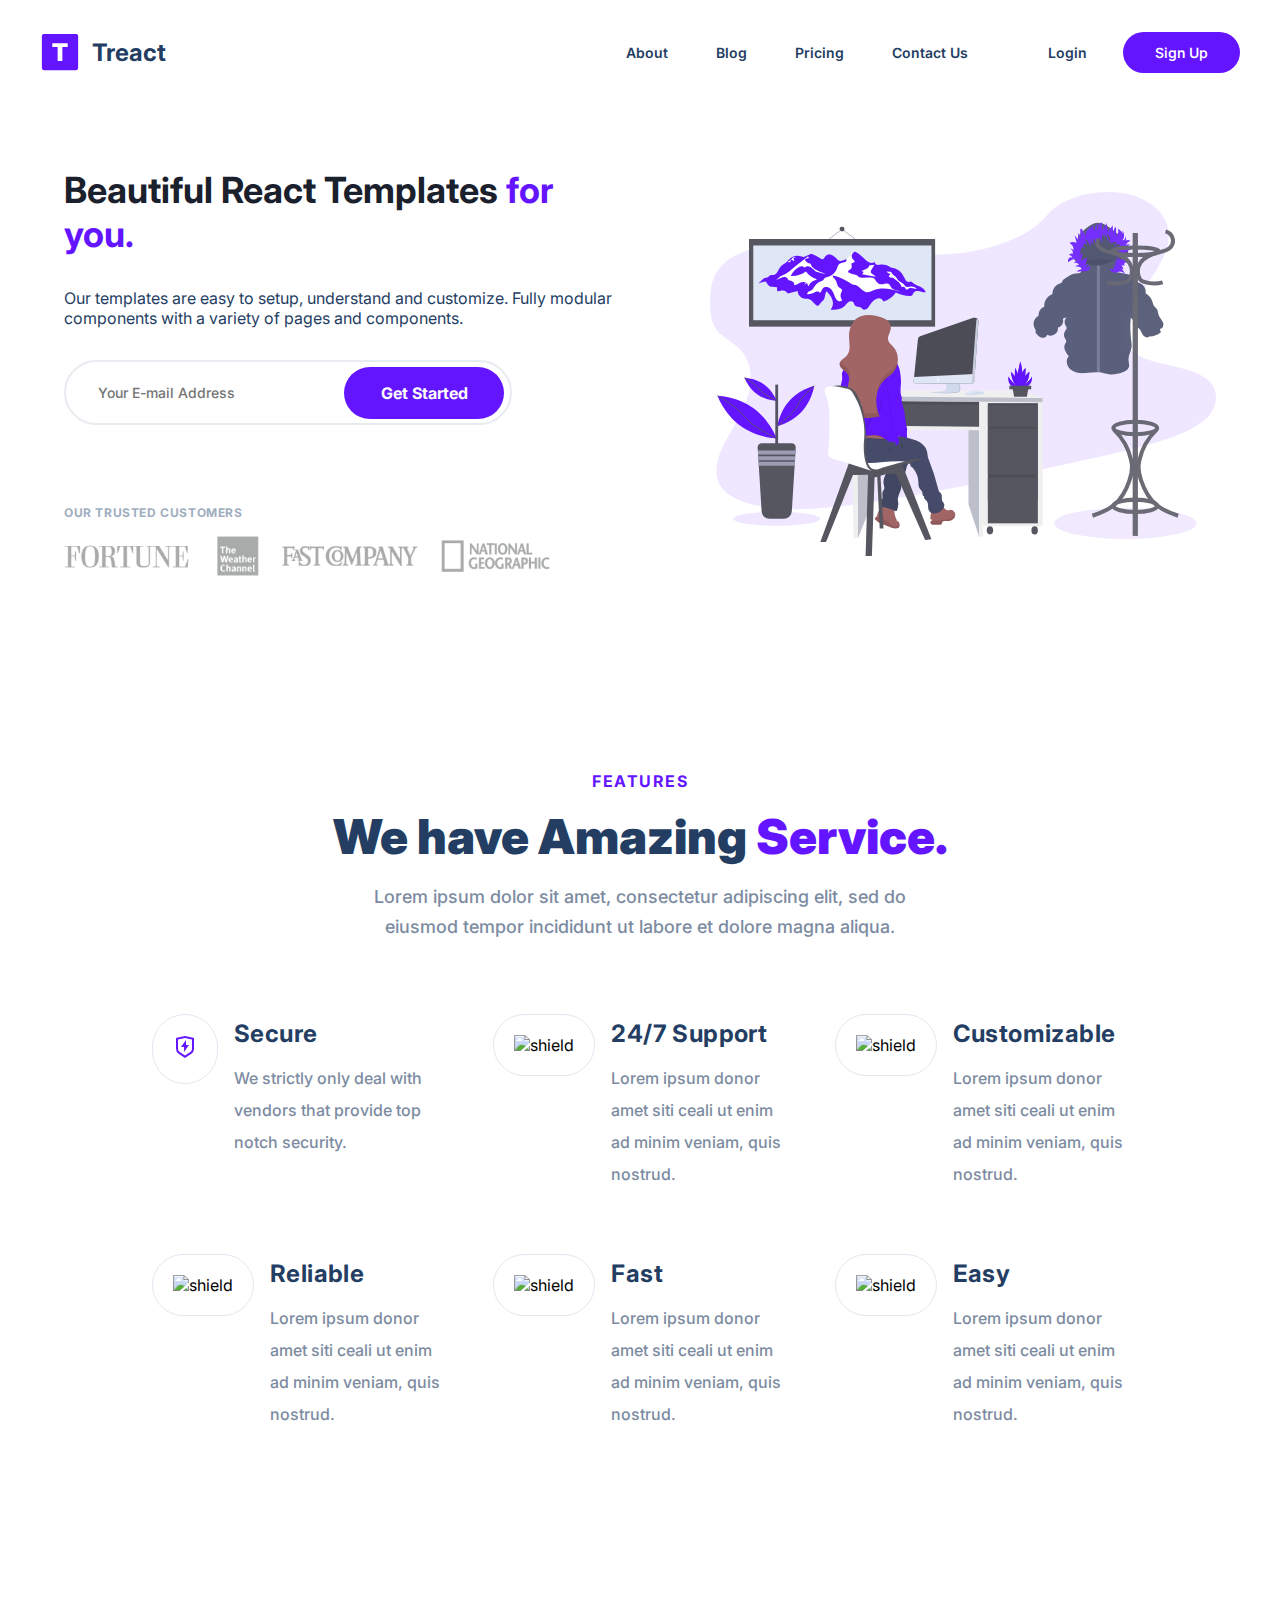
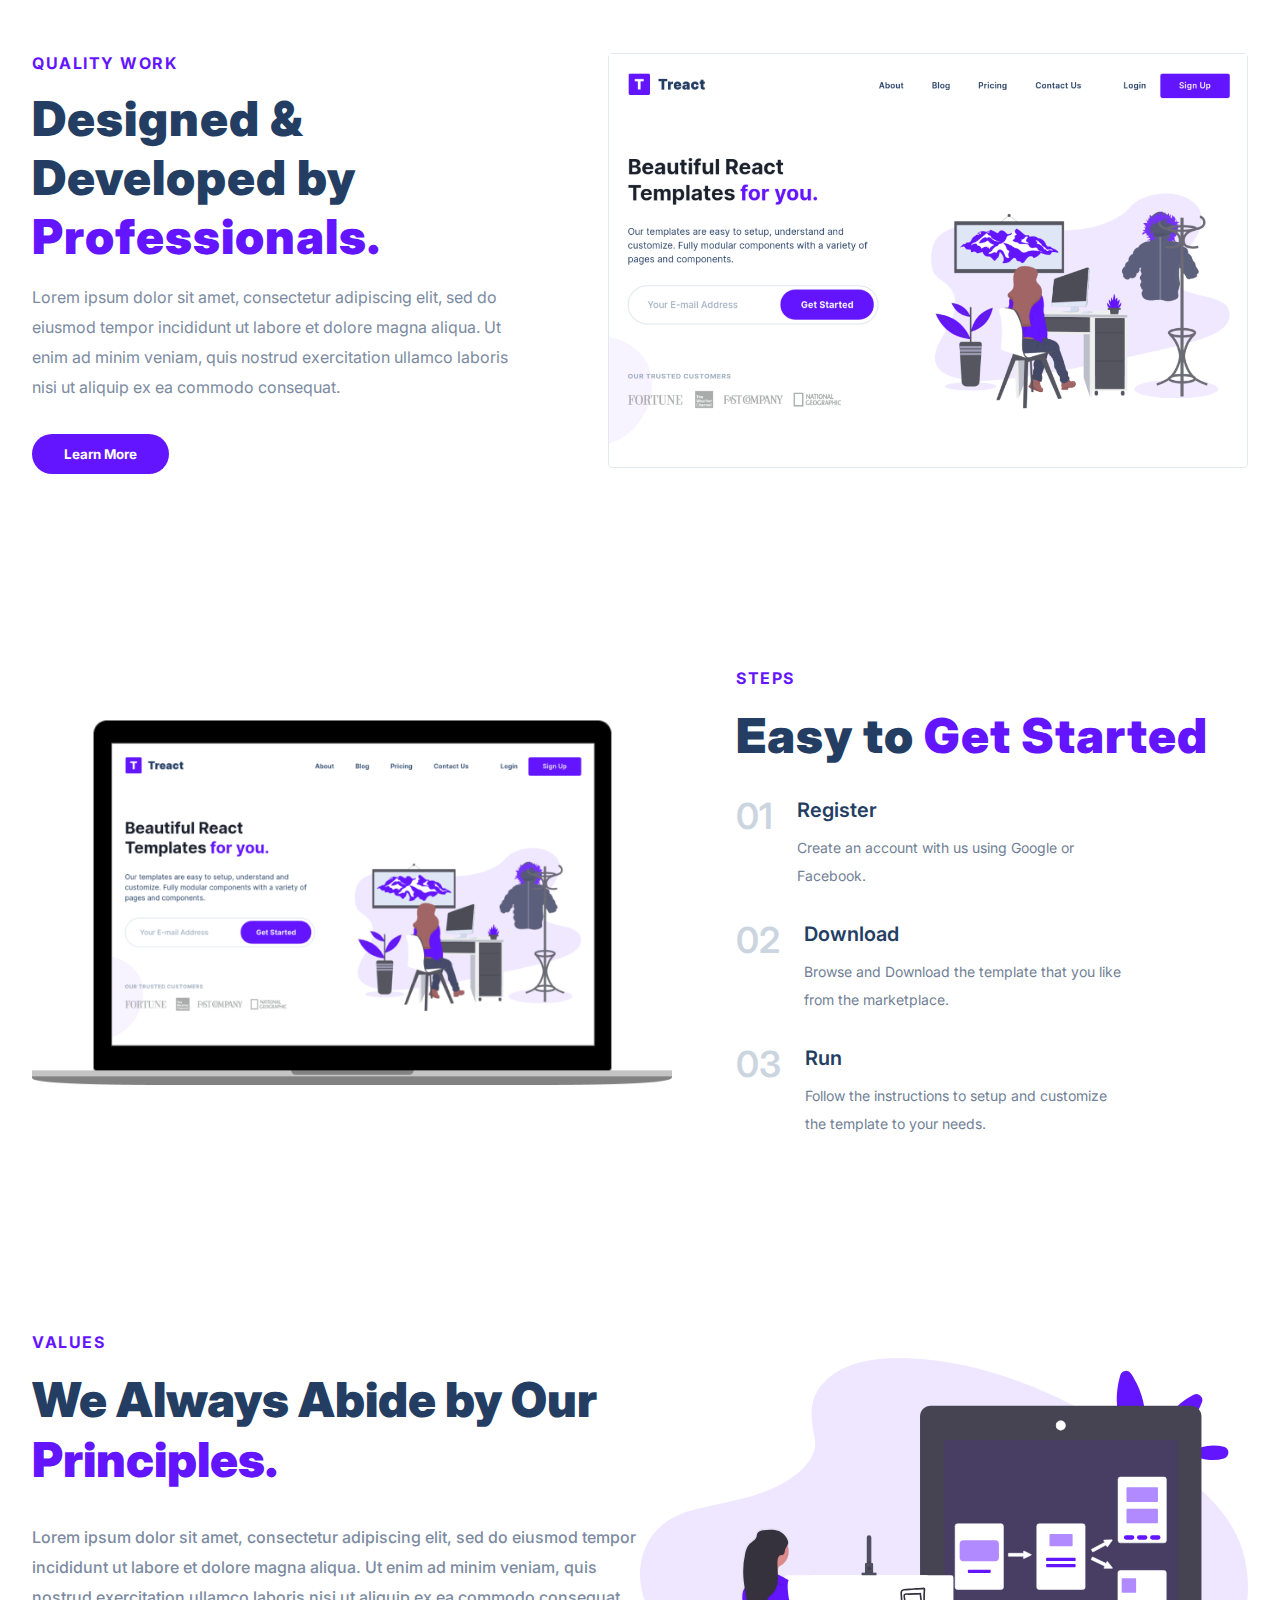
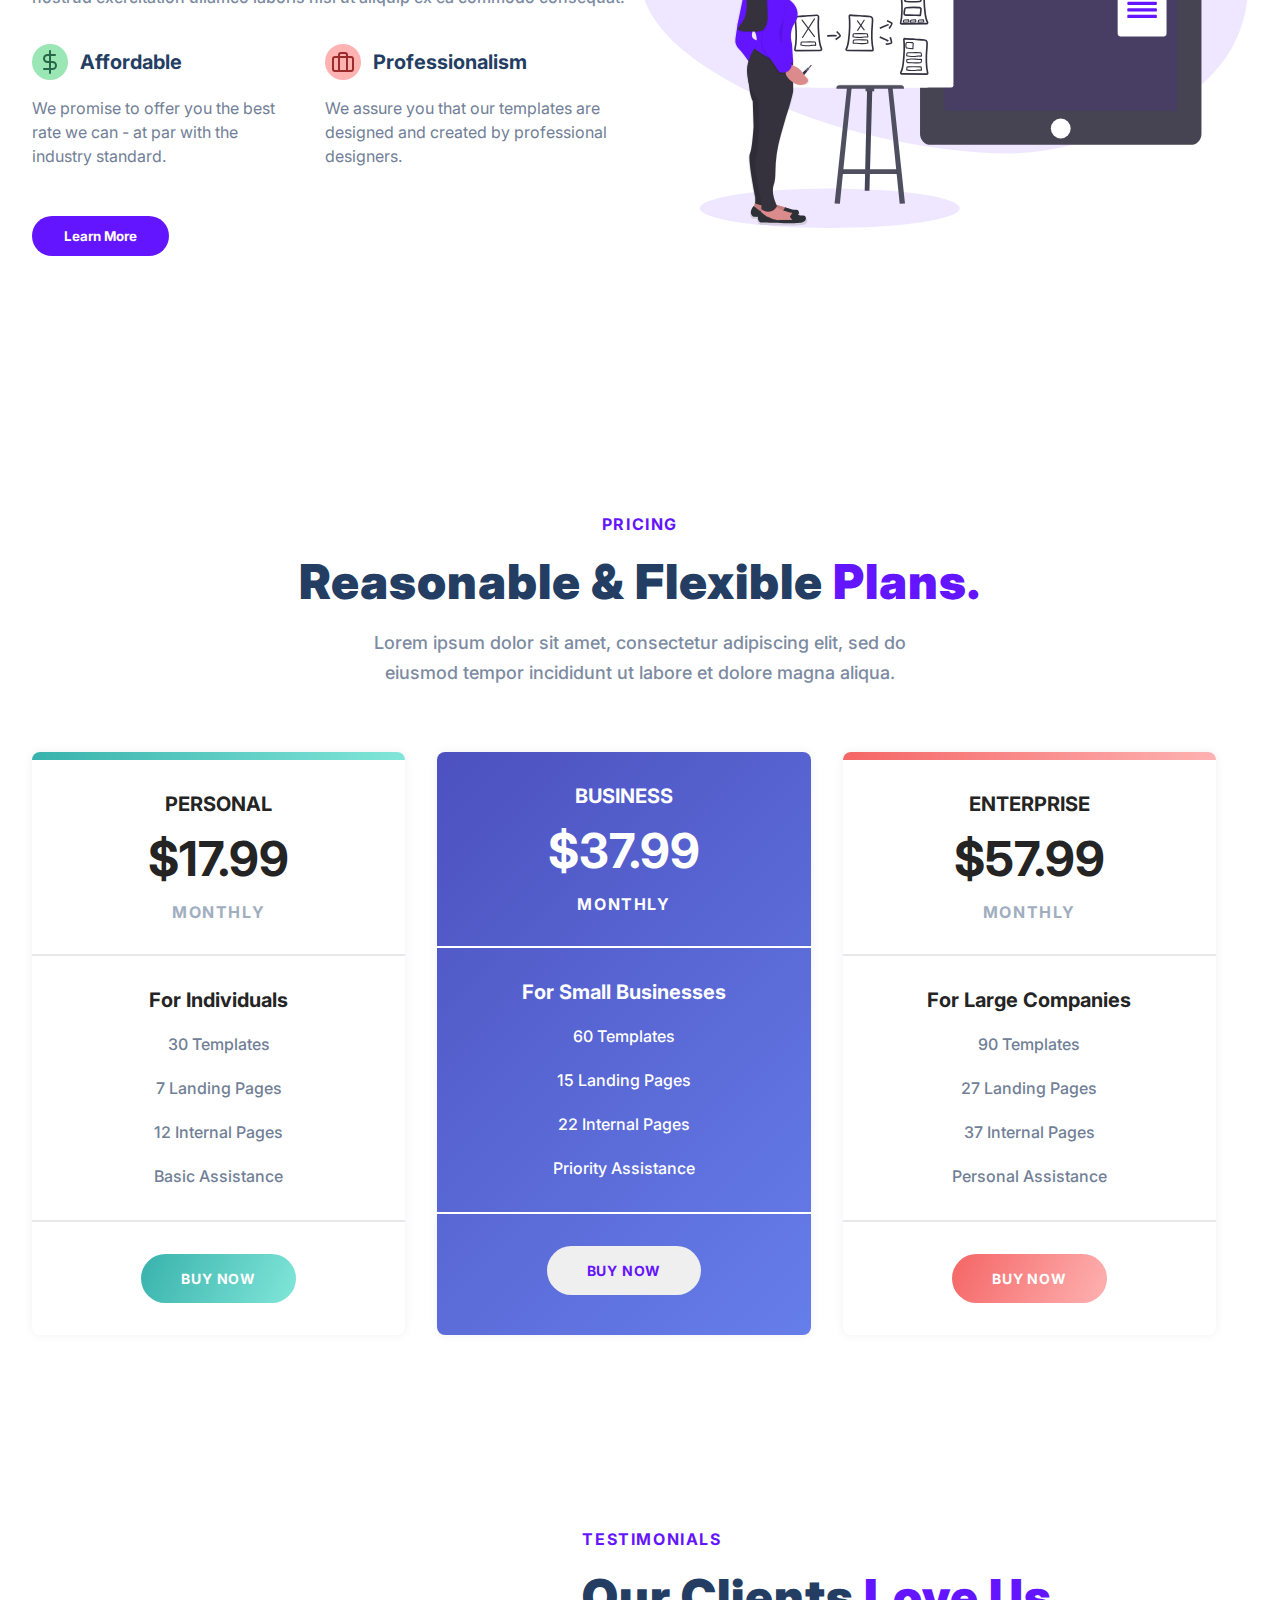
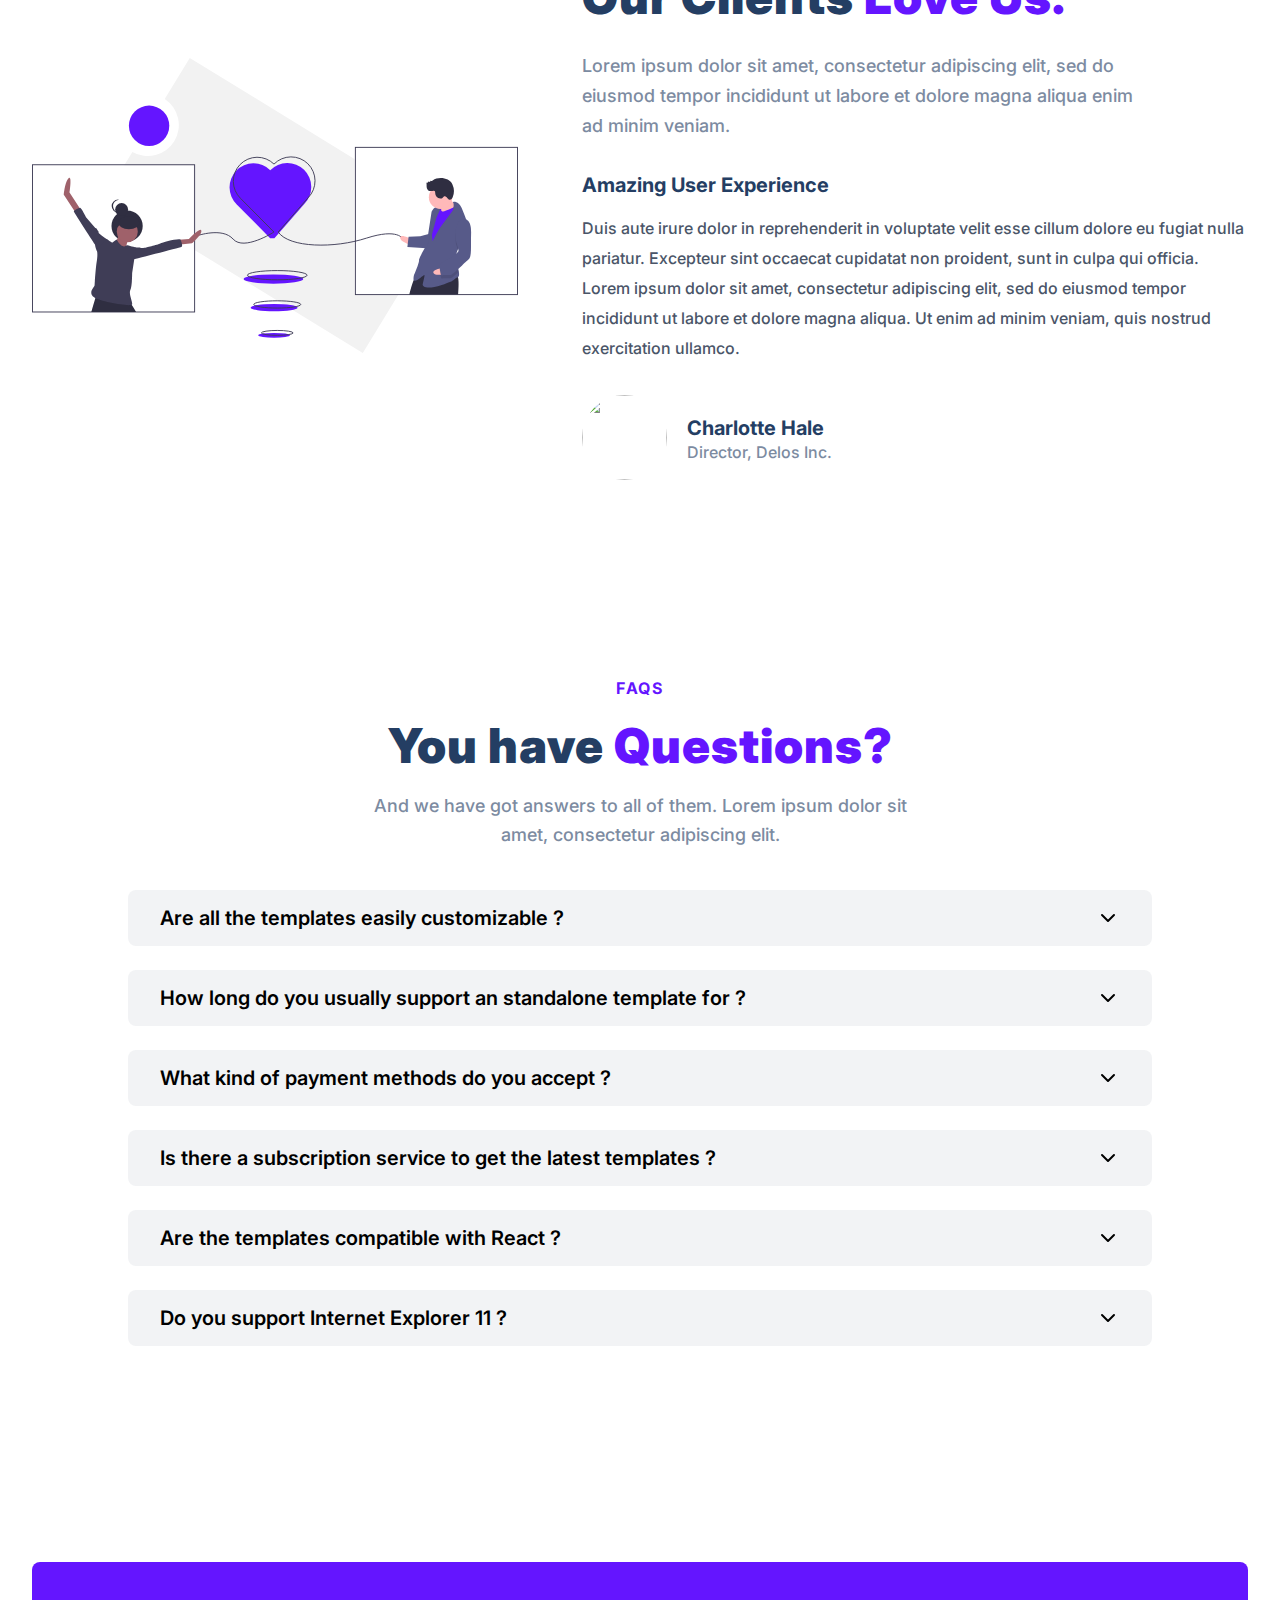
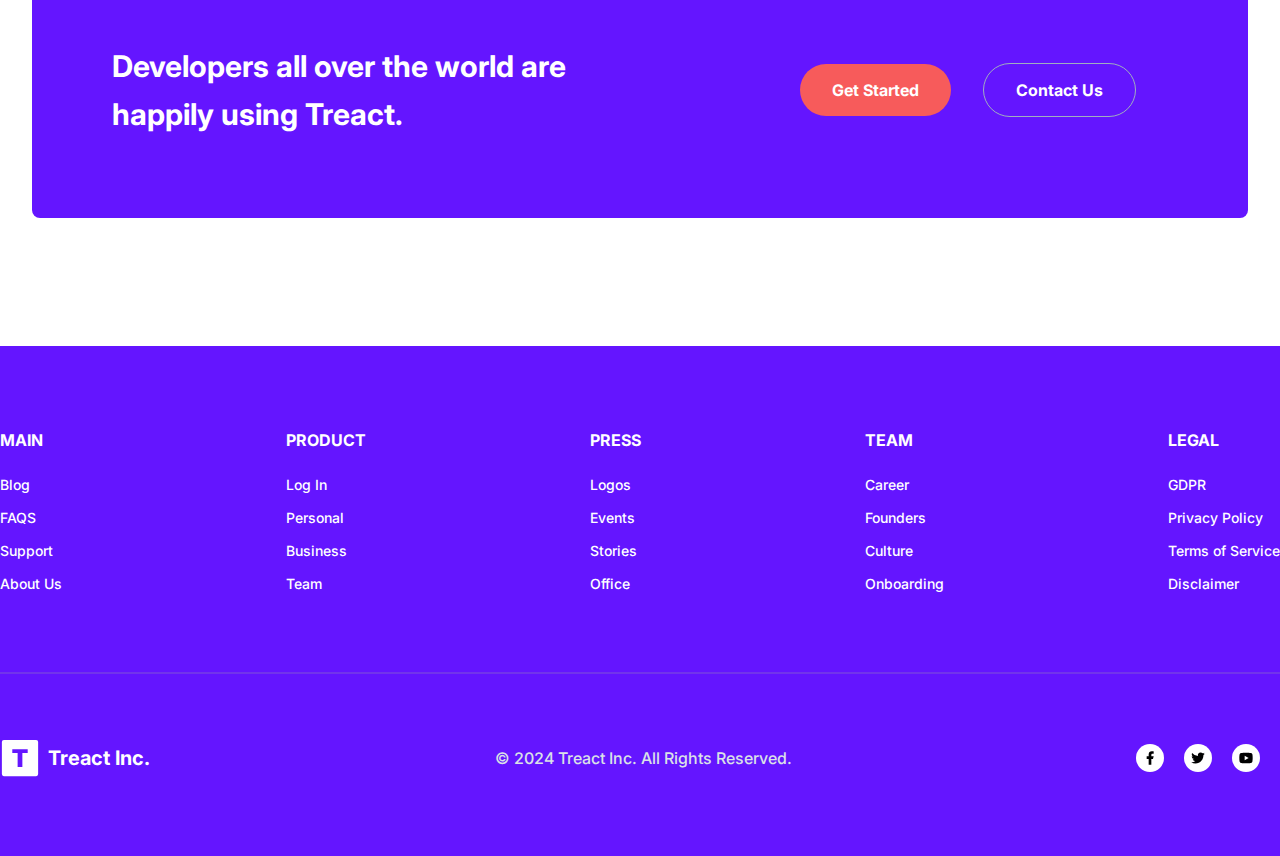
==== commit aee5d48f: "added more media queries" ====
--- a/index.html
+++ b/index.html
@@ -43,16 +43,16 @@
                   <a href="#" class="menu__link no__cursor" onclick="closeMenu()">Blog</a>
                 </li>
                 <li class="menu__list">
-                  <a href="#" class="menu__link no__cursor" onclick="closeMenu()">Pricing</a>
+                  <a href="#pricing" class="menu__link" onclick="closeMenu()">Pricing</a>
                 </li>
                 <li class="menu__list">
-                  <a href="#" class="menu__link no__cursor" onclick="closeMenu()">Contact Us</a>
+                  <a href="#footer" class="menu__link" onclick="closeMenu()">Contact Us</a>
                 </li>
                 <li class="menu__list">
                   <a href="#" class="menu__link no__cursor" onclick="closeMenu()">Login</a>
                 </li>
                 <li class="menu__list">
-                  <a href="#" class="menu__link no__cursor" onclick="closeMenu()">Sign Up</a>
+                  <a href="#" class="menu__link menu__link--purple no__cursor" onclick="closeMenu()">Sign Up</a>
                 </li>
               </ul>
             </div>
@@ -264,7 +264,7 @@
                     </figure>
                     <div class="values__principle--title">Professionalism</div>
                   </div>
-                  <div class="values__principle--description">We promise to offer you the best rate we can - at par with the industry standard.</div>
+                  <div class="values__principle--description">We assure you that our templates are designed and created by professional designers.</div>
                 </div>
               </div>
               <a class="values__button--wrapper" href="#">
--- a/style.css
+++ b/style.css
@@ -22,6 +22,22 @@
   overflow-x: hidden;
 }
 
+html {
+  scroll-behavior: smooth;
+}
+
+::-webkit-scrollbar-thumb {
+  background: #6415ff;
+}
+
+::-webkit-scrollbar-track {
+  background: #e6e3e3;
+}
+
+::-webkit-scrollbar {
+  width: 10px;
+}
+
 h1 {
   font-size: 36px;
   color: #1A202C;
@@ -50,6 +66,176 @@
 .cursor__not-allowed {
   cursor: not-allowed;
 }
+
+.no__cursor {
+  cursor: not-allowed;
+}
+
+#landing {
+  animation: left 900ms ease;
+}
+
+#features {
+  animation: right 900ms ease;
+}
+
+#quality {
+  animation: left 900ms ease;
+}
+
+#steps {
+  animation: right 900ms ease;
+}
+
+#values {
+  animation: left 900ms ease;
+}
+
+#price {
+  animation: right 900ms ease;
+}
+
+#test {
+  animation: left 900ms ease;
+}
+
+#questions {
+  animation: right 900ms ease;
+}
+
+#banner {
+  animation: left 900ms ease;
+}
+
+#footer {
+  animation: right 900ms ease;
+}
+
+@keyframes left {
+  0% {
+    opacity: 0;
+    transform: translate(-100vw);
+  }
+  100% {
+    opacity: 1;
+    transform: translateX(0);
+  }  
+}
+
+@keyframes right {
+  0% {
+    opacity: 0;
+    transform: translate(100vw);
+  }
+  100% {
+    opacity: 1;
+    transform: translateX(0);
+  } 
+}
+
+/* 
+
+MENU 
+
+*/
+
+.btn__menu {
+  background-color: transparent;
+  font-size: 20px;
+  text-align: center;
+  border: none;
+  color: #000;
+  display: none;
+  cursor: pointer;
+  width: 24px;
+  height: 24px;
+}
+
+.btn__menu:hover {
+  color: #6415ff;
+}
+
+.menu--open {
+  max-height: 100vh;
+  overflow-y: hidden;
+}
+
+.btn__backdrop {
+  position: absolute;
+  background-color: #ffffff;
+  top: 0;
+  left: 0;
+  right: 0;
+  margin: 24px 16px;
+  padding: 32px;
+  z-index: 100;
+  display: flex;
+  justify-content: center;
+  align-items: center;
+  border: 1px solid #d8d9db;
+  border-radius: 10px;
+  transition: all 500ms ease;
+  opacity: 0;
+  visibility: hidden;
+}
+
+
+.menu--open .btn__backdrop {
+  visibility: visible;
+  opacity: 1;
+}
+
+.menu__links {
+  display: flex;
+  flex-direction: column;
+  align-items: center;
+}
+
+.menu__list {
+  margin: 10px 0;
+  padding-bottom: 8px;
+}
+
+.menu__link {
+  font-size: 18px;
+  font-weight: 500;
+  color: #000;
+  transition: all 700ms ease;
+}
+
+.menu__link--purple {
+  background-color: #6415ff;
+  color: #fff;
+  padding: 12px 32px;
+  margin: 8px 0;
+  font-size: 18px;
+  border-radius: 50px;
+  font-weight: 500;
+}
+
+.menu__link:hover {
+  color: rgb(65, 12, 172);
+  text-decoration: 2px underline;
+}
+
+.menu__link--purple:hover {
+  background-color: rgb(65, 12, 172);
+  color: #fff;
+}
+
+.btn__menu--close {
+  position: absolute;
+  right: 20px;
+  top: 10px;
+  padding: 8px;
+  color: #6415ff;
+}
+
+/* 
+
+NAV 
+
+*/
 
 .nav__container {
   width: 100%;
@@ -126,9 +312,12 @@
 }
 
 .header__container {
+  margin-left: auto;
+  margin-right: auto;
   padding: 96px 0;
   display: flex;
   position: relative;
+  max-width: 1280px;
 }
 
 .header__row {
@@ -136,6 +325,11 @@
   align-items: center;
   max-width: 1280px;
   padding: 0 32px;
+}
+
+.header__description {
+  min-width: 550px;
+  width: 50%;
 }
 
 .header__img {
@@ -166,8 +360,8 @@
 }
 
 .header__input {
-  padding: 20px 192px 20px 32px;
-  border: 2px solid #e5e5e5;
+  padding: 22px 192px 22px 32px;
+  border: 2px solid rgb(232, 236, 241);
   font-weight: 500;
   font-size: 14px;
   color: #243e63;
@@ -180,6 +374,7 @@
   border-radius: 50px;
   padding: 16px 0;
   width: 160px;
+  min-width: 130px;
   background-color: #6415ff;
   color: #fff;
   right: 0;
@@ -196,6 +391,8 @@
 
 .header__customers--wrapper {
   margin: 80px 0 0;
+  width: 100%;
+  height: auto;
 }
 
 .header__customers--title {
@@ -1232,7 +1429,8 @@
   }  
 
   .header__row {
-    display: flex;flex-direction: column;
+    display: flex;
+    flex-direction: column;
   }
 
   .btn__menu {
@@ -1244,10 +1442,11 @@
   }
 
   .header__img {
-    width: 50%;
     display: flex;
     align-items: center;
     justify-content: center;
+    width: 100%;
+    max-width: 512px;
   }
 
   .titles__16 {
@@ -1291,7 +1490,7 @@
 
   .header__customers--wrapper {
     width: 100%;
-    margin-bottom: 32px;
+    margin: 48px 0 32px;
   }
 
   .header__description {
@@ -1300,6 +1499,10 @@
 
   .header__customers--img {
     padding: 0;
+  }
+
+  .header__img {
+    margin-right: 60px;
   }
 
   /* FEATURES */
@@ -1326,6 +1529,7 @@
     display: flex;
     align-items: center;
     justify-content: center;
+    margin-top: 50px;
   }
 
   /* STEPS */
@@ -1439,3 +1643,293 @@
   }
 }
 
+/* 
+
+TABLETS 
+
+*/
+ 
+@media (max-width: 768px) {
+
+  /* 
+  
+  HEADER 
+  
+  */
+
+  .header__description {
+    width: 512px;
+  }
+
+  .header__img {
+    width: 100%;
+    min-width: 512px;
+    display: flex;
+    justify-content: center;
+    align-items: center;
+    margin-right: 60px;
+  }
+
+  /* 
+  
+  FEATURES 
+  
+  */
+
+  .features__para {
+    font-size: 14px;
+  }
+
+  .features__service--wrapper {
+    display: flex;
+    justify-content: center;
+  }
+
+  .feature__service {
+    width: 80%;
+  }
+
+  /* 
+  
+  QUALITY 
+  
+  */
+
+  .quality__row {
+    display: flex;
+    flex-direction: column-reverse;
+  }
+
+  .quality__description {
+    margin-left: auto;
+    margin-right: auto;
+    text-align: center;
+    width: 90%;
+    display: flex;
+    flex-direction: column;
+    align-items: center;
+  }
+
+  .quality__img--wrapper {
+    max-width: 512px;
+    margin-left: 100px;
+  }
+
+  .quality__title,
+  .quality__subtitle,
+  .quality__para {
+    text-align: center;
+  }
+
+  .quality__title {
+    margin-top: 60px;
+  }
+
+  .quality__para {
+    font-size: 14px;
+    max-width: 448px;
+    line-height: 1.5;
+    font-weight: 500;
+  }
+
+  /* STEPS */
+
+  .steps__row {
+    display: flex;
+    flex-direction: column;
+    align-items: center;
+  }
+
+  .steps__img--wrapper {
+    width: 100%;
+    margin-bottom: 80px;
+  }
+
+  .steps__description {
+    margin-left: auto;
+    margin-right: auto;
+    text-align: center;
+    display: flex;
+    flex-direction: column;
+    align-items: center;
+    width: 100%;
+  }
+
+  .steps__list--item {
+    display: flex;
+    flex-direction: column;
+    align-items: center;
+  }
+
+  .steps__title {
+    margin-left: 24px;
+  }
+
+  .steps__subtitle {
+    min-width: 448px;
+    margin-left: 102px;
+  }
+
+  .steps__list--subtitle {
+    text-align: center;
+  }
+
+  .steps__list--para {
+    text-align: center;
+  }
+
+  .steps__list--number {
+    margin: 0 0 8px 18px;
+  }
+
+  /* 
+  
+  VALUES 
+  
+  */
+
+  .values__img {
+    width: 60%;
+    min-width: 448px;
+  }
+
+  .values__row {
+    display: flex;
+    flex-direction: column-reverse;
+    align-items: center;
+  }
+
+  .values__description {
+    display: flex;
+    flex-direction: column;
+    align-items: center;
+  }
+
+  .values__title
+  .values__subtitle
+  .values__para {
+    text-align: center;
+  }
+
+  .values__title {
+    margin-top: 80px;
+  }
+
+  .values__subtitle {
+    min-width: 440px;
+    text-align: center;
+  }
+
+  .values__para {
+    font-size: 14px;
+    min-width: 448px;
+    text-align: center;
+    line-height: 1.6;
+  }
+
+  .values__principle {
+    margin: 40px 0 0;
+  }
+
+  .values__principles--wrapper {
+    display: flex;
+    flex-direction: column;
+    align-items: center;
+  }
+
+  .values__principle--header {
+    display: flex;
+    justify-content: center;
+    align-items: center;
+  }
+
+  .values__principle--description {
+    text-align: center;
+    margin: 16px 0 0;
+  }
+
+  .values__button--wrapper {
+    display: flex;
+    justify-content: center;
+  }
+
+  /* 
+  
+  PRICING 
+  
+  */
+
+  .pricing__subtitle {
+    text-align: center;
+  }
+
+  .pricing__para {
+    font-size: 14px;
+    line-height: 1.6;
+  }
+
+  /* 
+  
+  TEST 
+  
+  */
+
+  .test__row {
+    display: flex;
+    flex-direction: column;
+    align-items: center;
+  }
+
+  .test__img {
+    margin-bottom: 80px;
+    min-width: 448px
+  }
+
+  .test__description {
+    padding: 0;
+    text-align: center;
+    min-width: 448px;
+  }
+
+  .test__para {
+    font-size: 14px;
+  }
+
+  .ratings__person--wrapper {
+    display: flex;
+    justify-content: center;
+    align-items: center;
+    margin-top: 60px;
+  }
+}
+
+/* 
+
+MOBILE PHONES 
+
+*/
+
+@media (max-width: 576px) {
+  .header__getstarted {
+    position: relative;
+    display: flex;
+    flex-direction: column;
+    max-width: 448px;
+  }
+
+  .header__button {
+    position: relative;
+    min-width: 448px;
+    padding: 22px 0;
+    margin: 16px 8px 16px 0;
+  }
+
+  .header__para {
+    margin: 20px 0;
+  }
+
+  .header__customers--wrapper {
+    width: 100%;
+    height: auto;
+  }
+}
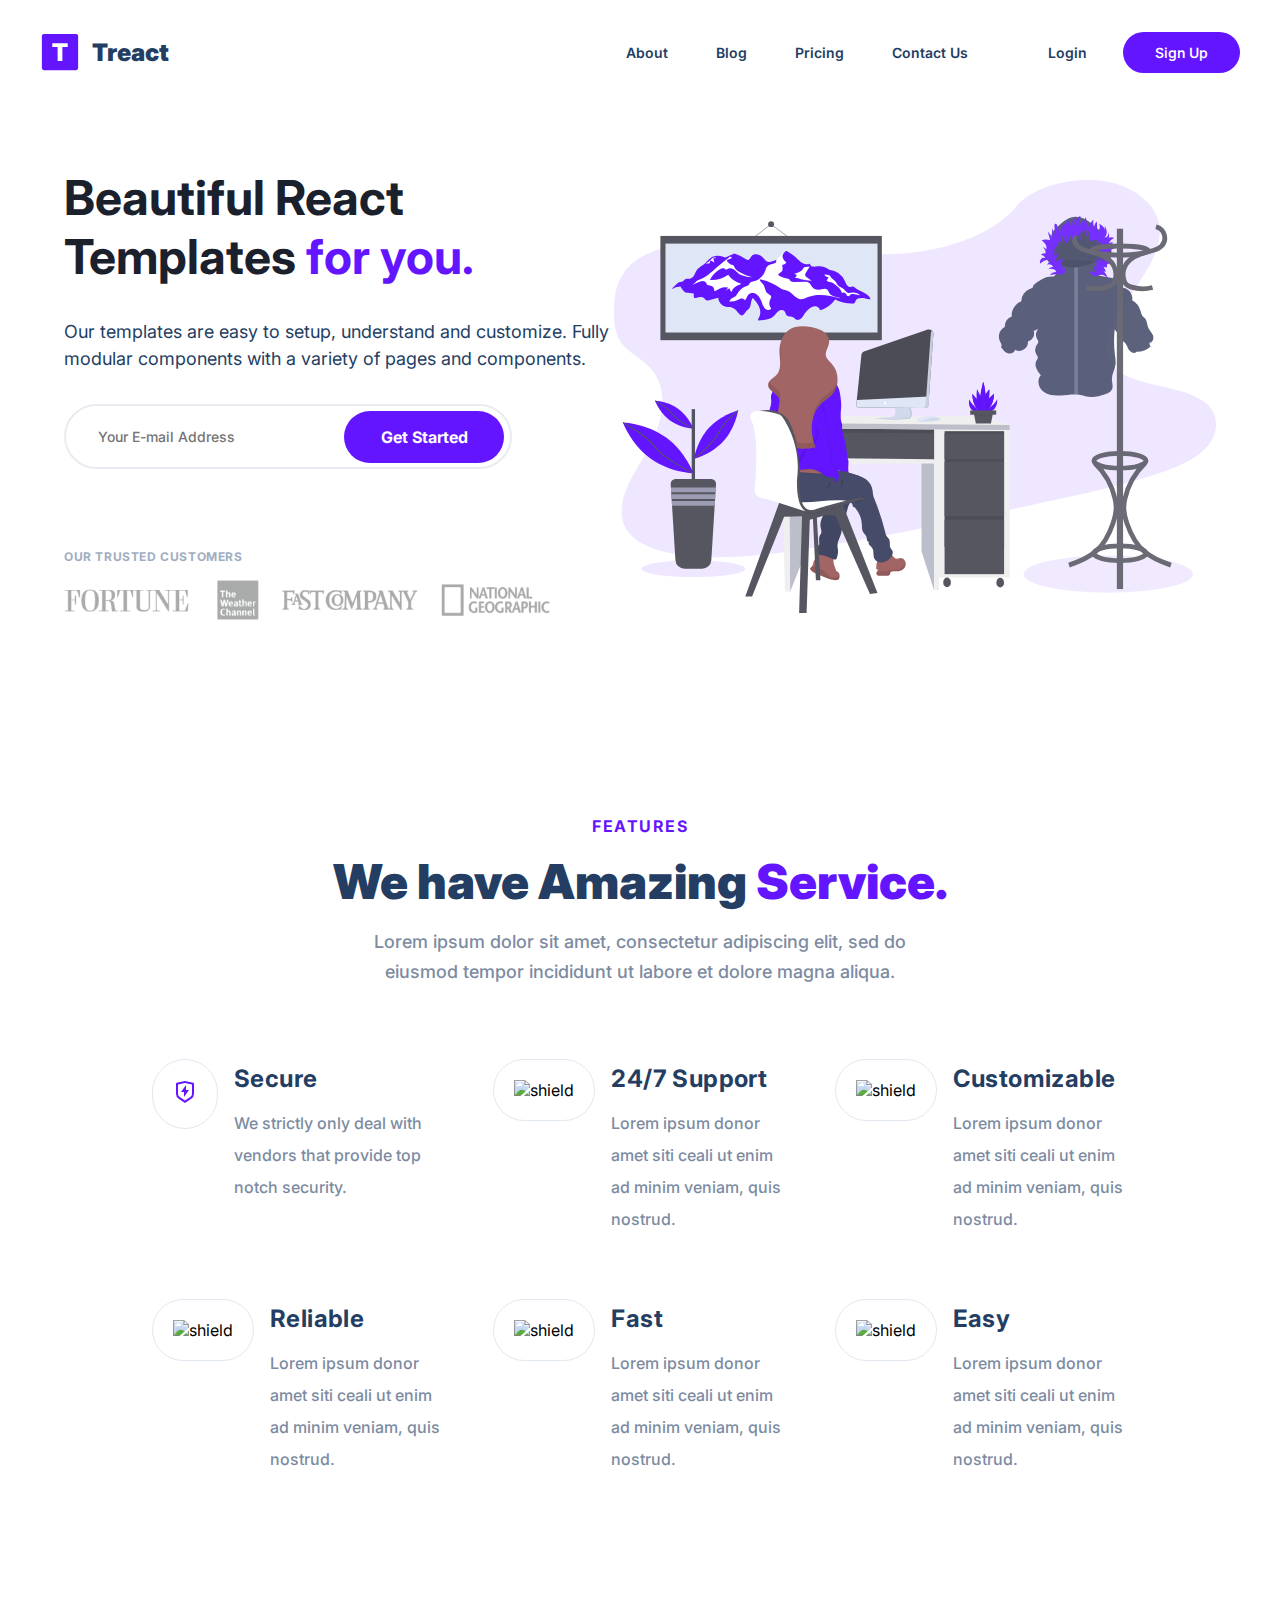
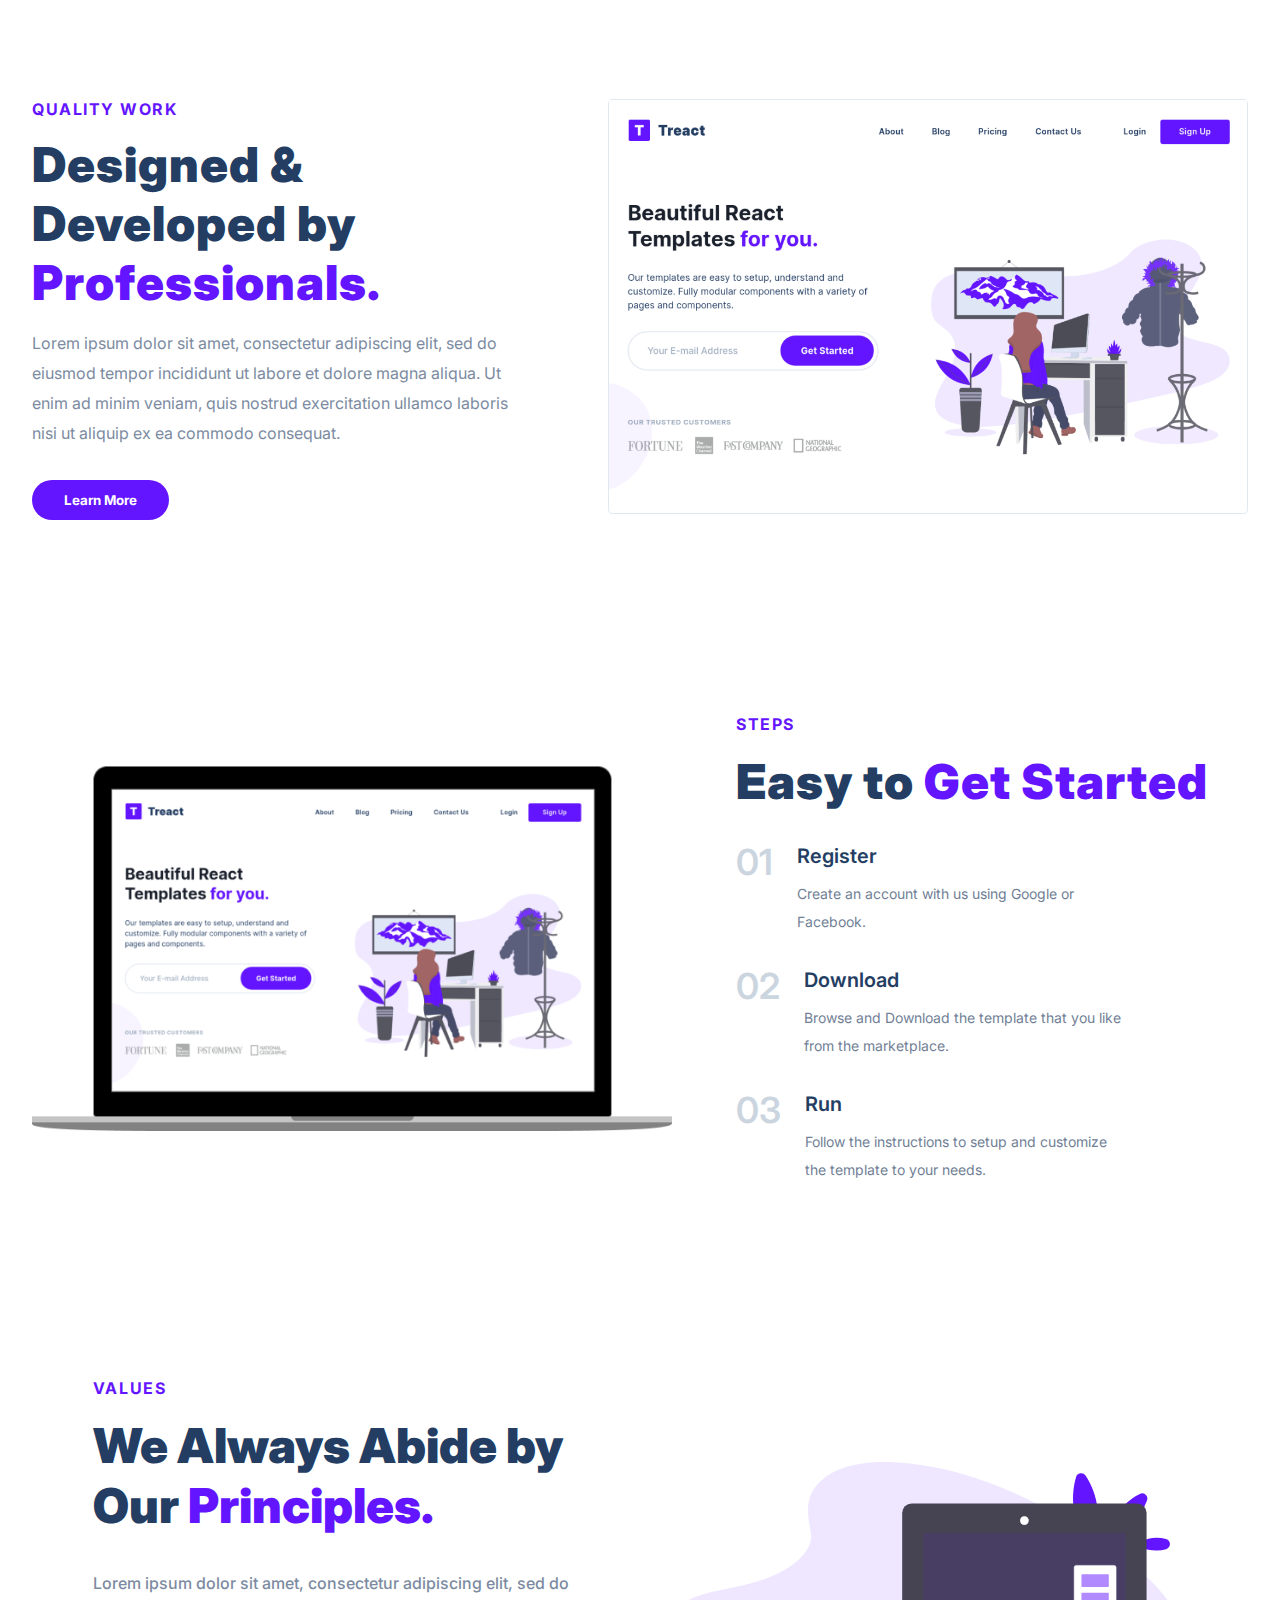
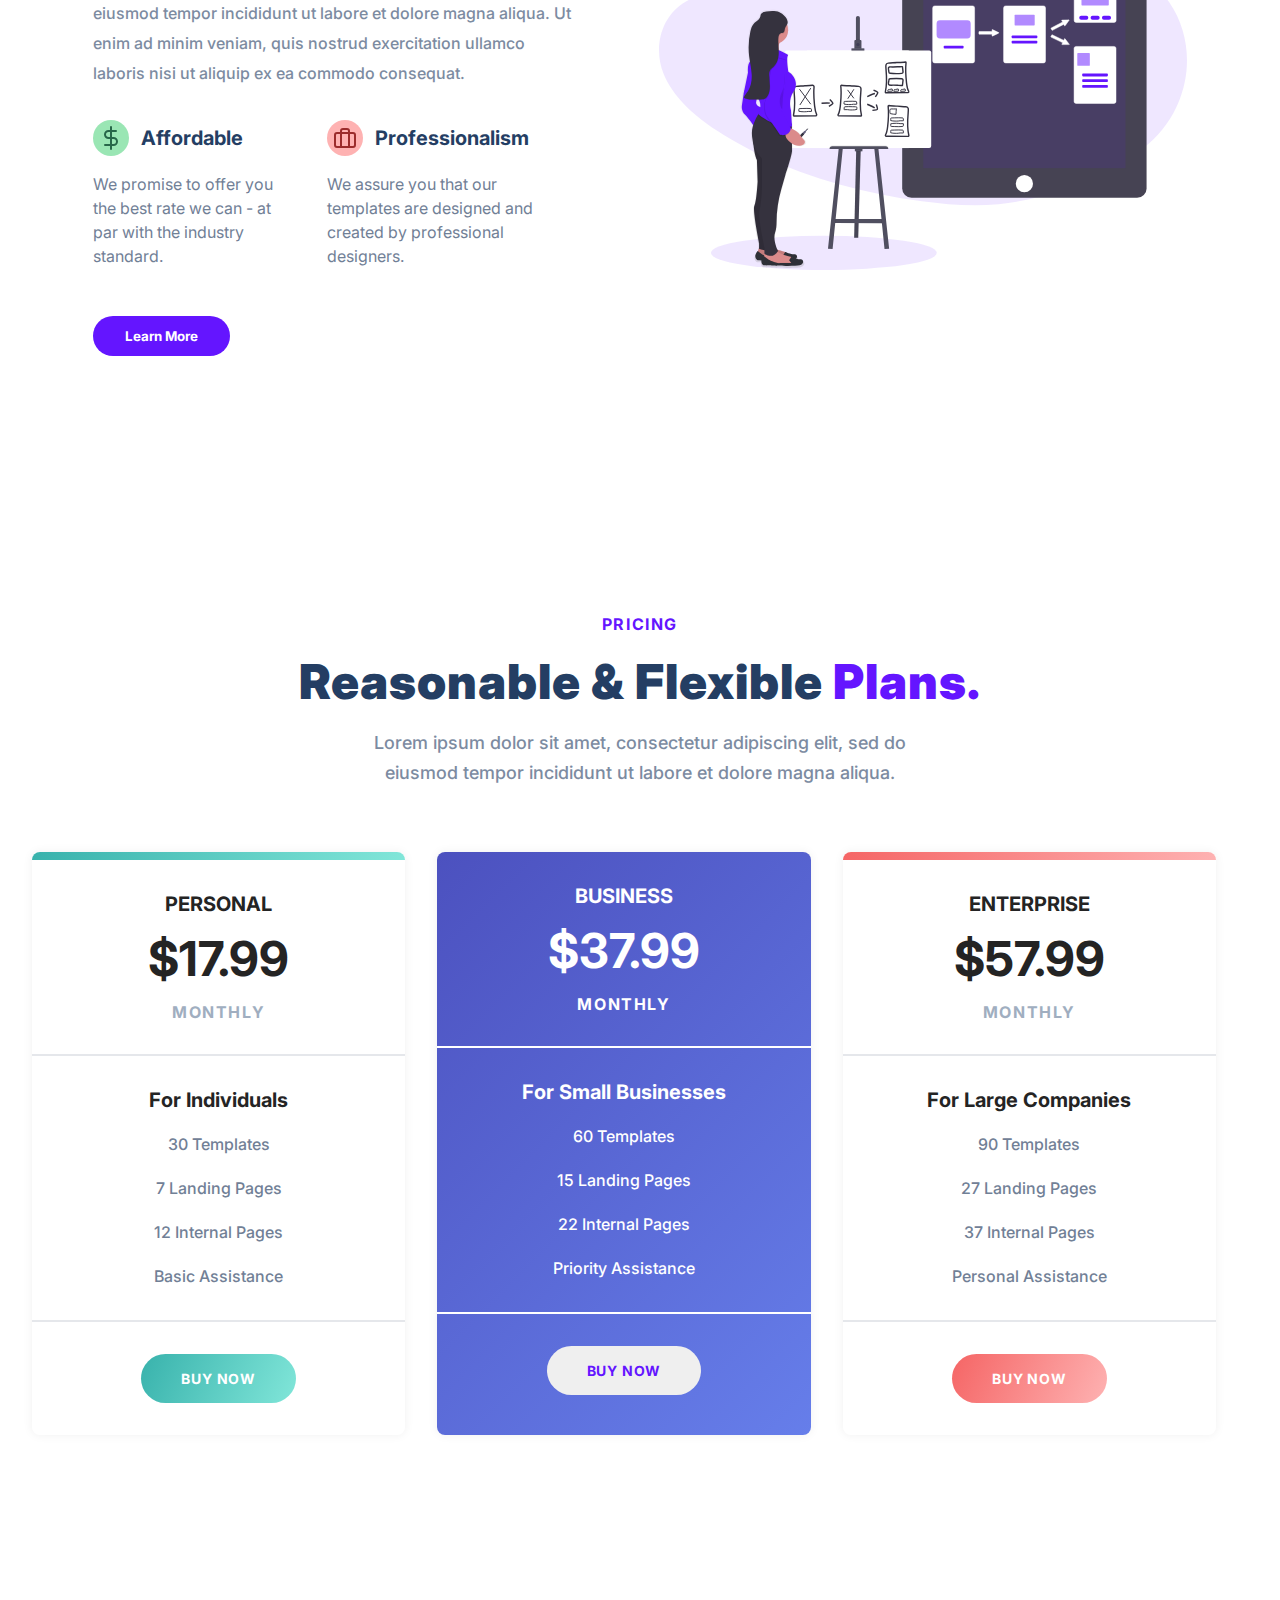
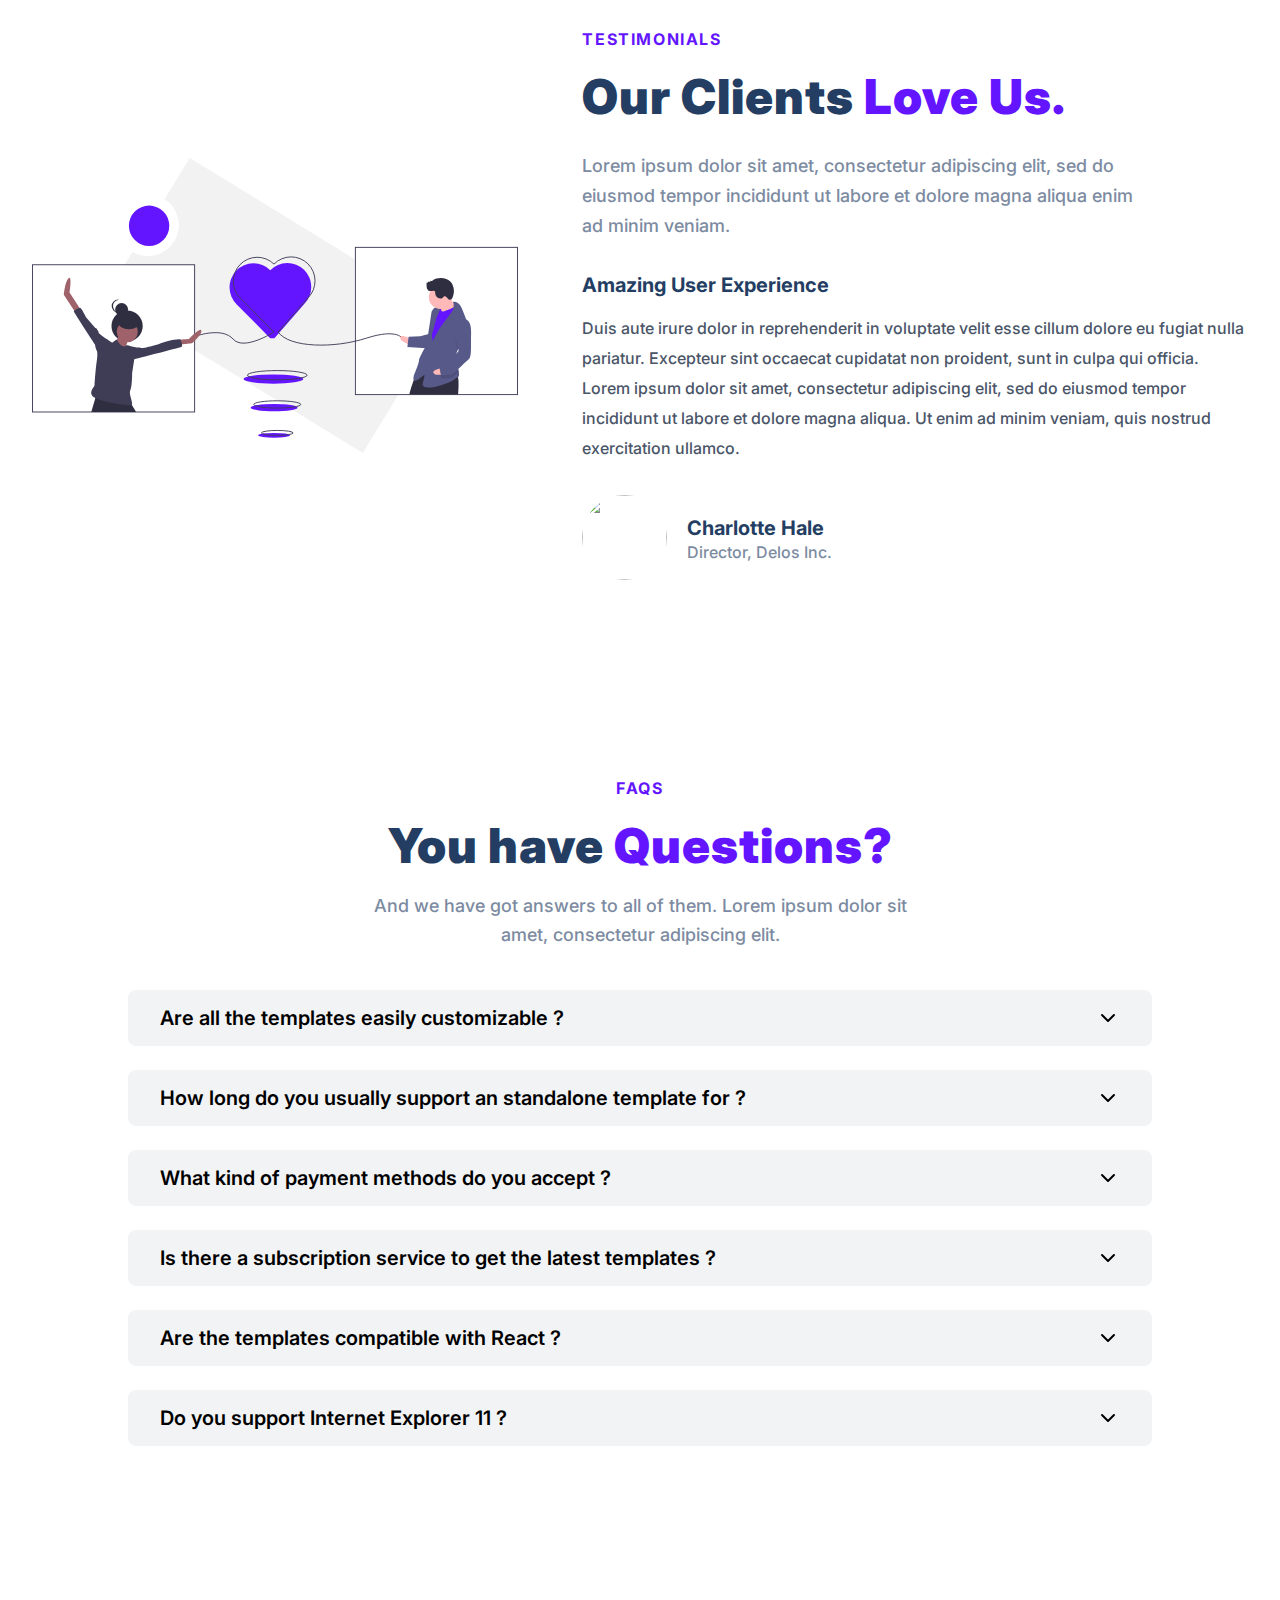
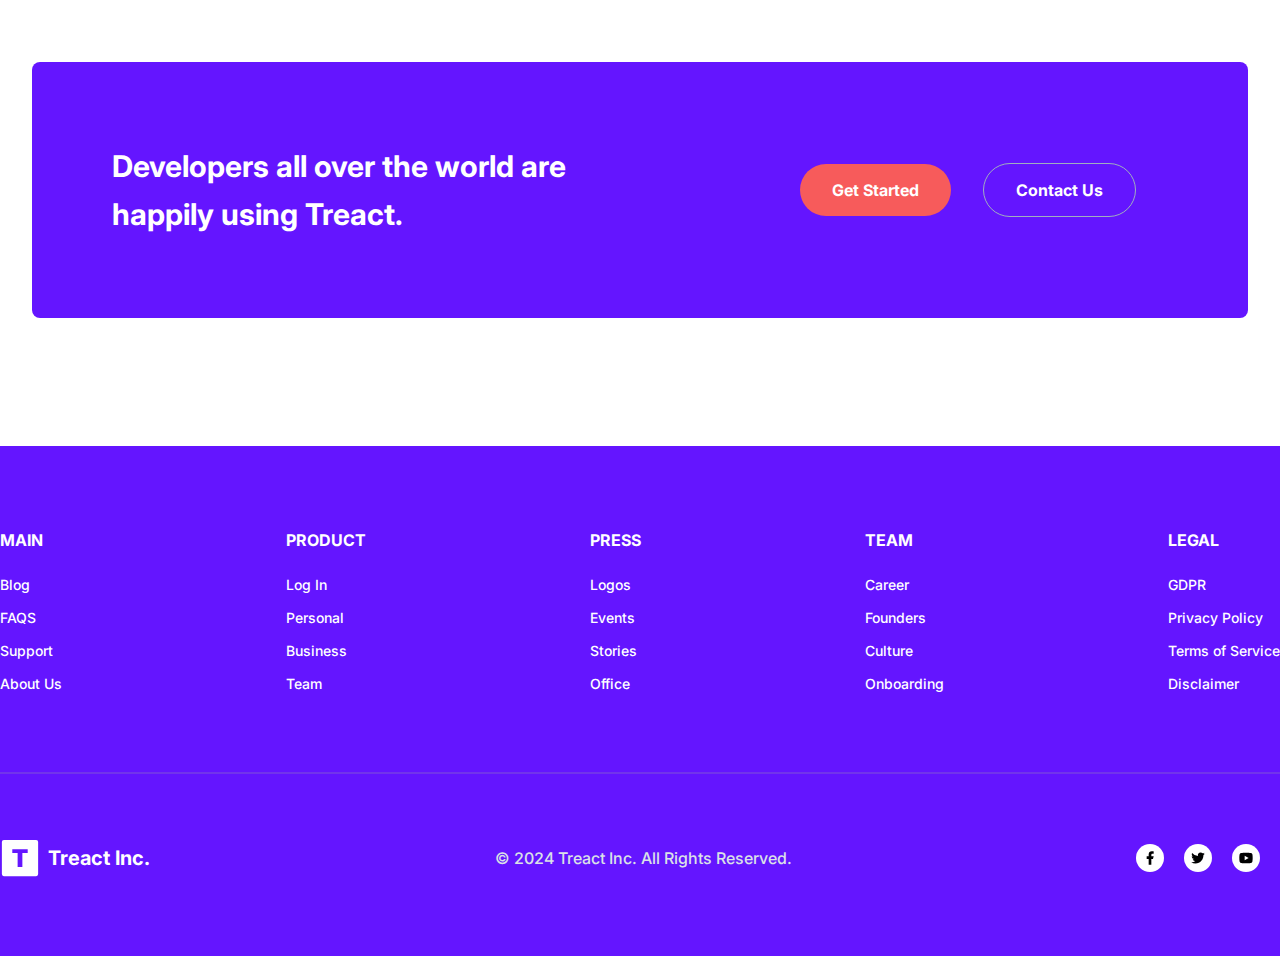
==== commit 65134e16: "fixed font awesome icons" ====
--- a/index.html
+++ b/index.html
@@ -5,7 +5,7 @@
     <meta name="viewport" content="width=device-width, initial-scale=1.0">
     <title>Treact Project</title>
     <link rel="stylesheet" href="./style.css">
-    <script src="https://kit.fontawesome.com/c8e4d183c2.js" crossorigin="anonymous"></script>
+    <link rel="stylesheet" href="https://cdnjs.cloudflare.com/ajax/libs/font-awesome/6.5.2/css/all.min.css" integrity="sha512-SnH5WK+bZxgPHs44uWIX+LLJAJ9/2PkPKZ5QiAj6Ta86w+fsb2TkcmfRyVX3pBnMFcV7oQPJkl9QevSCWr3W6A==" crossorigin="anonymous" referrerpolicy="no-referrer" />
     <script src="index.js"></script>
   </head>
   <body>
@@ -62,7 +62,7 @@
 
         <header>
           <div class="header__container">
-            <div class="header__row row">
+            <div class="header__row">
               <div class="header__description">
                 <h1 class="header__title">Beautiful React Templates <span class="purple">for you.</span></h1>
                 <p class="header__para">
@@ -95,7 +95,7 @@
           <div class="service__row features__row">
             <div class="features__description">
               <h5 class="all_title features__title"><span class="purple">FEATURES</span></h5>
-              <h2 class="subtitles__48 features__subtitle">We have Amazing <span class="purple">Service.</span></h2>
+              <h2 class="mobile__phones--all subtitles__48 features__subtitle">We have Amazing <span class="purple">Service.</span></h2>
               <p class="features__para">Lorem ipsum dolor sit amet, consectetur adipiscing elit, sed do eiusmod tempor incididunt ut labore et dolore magna aliqua.</p>
             </div>
             <div class="features__service--wrapper">
@@ -384,7 +384,7 @@
           <div class="questions__row">
             <div class="questions__description">
               <h5 class="titles__16 questions__title"><span class="purple">FAQS</span></h5>
-              <h2 class="subtitles__48 questions__subtitle">You have <span class="purple">Questions?</span></h2>
+              <h2 class="mobile__phones--all subtitles__48 questions__subtitle">You have <span class="purple">Questions?</span></h2>
               <p class="questions__para">And we have got answers to all of them. Lorem ipsum dolor sit amet, consectetur adipiscing elit.</p>
               <div class="questions__table">
                 <div class="question__line">
@@ -495,7 +495,7 @@
               <div class="banner__line">
                 <div class="banner__description">
                   <div class="banner__title--wrapper">
-                    <h5 class="banner__title">Developers all over the world are happily using Treact.</h5>
+                    <h5 class="mobile__phones--all banner__title">Developers all over the world are happily using Treact.</h5>
                   </div>
                   <div class="banner__button--wrapper">
                     <button class="banner__button1">Get Started</button>
--- a/style.css
+++ b/style.css
@@ -261,6 +261,7 @@
 .nav__title {
   color: #243E63;
   font-size: 24px;
+  font-weight: 900;
 }
 
 .nav__links {
@@ -325,6 +326,7 @@
   align-items: center;
   max-width: 1280px;
   padding: 0 32px;
+  width: 100%;
 }
 
 .header__description {
@@ -332,8 +334,11 @@
   width: 50%;
 }
 
+.header__title {
+  font-size: 48px;
+}
+
 .header__img {
-  margin-left: 96px;
   display: flex;
   align-items: center;
   max-width: 768px;
@@ -341,14 +346,15 @@
 
 .header__homepage--img {
   width: 100%;
-  min-width: none;
+  min-width: 0;
   max-width: 768px;
 }
 
 .header__para {
-  font-size: 16px;
+  font-size: 18px;
   color: #243E63;
   margin: 32px 0;
+  line-height: 1.5;
 }
 
 .header__getstarted {
@@ -360,7 +366,7 @@
 }
 
 .header__input {
-  padding: 22px 192px 22px 32px;
+  padding: 22px 0 22px 32px;
   border: 2px solid rgb(232, 236, 241);
   font-weight: 500;
   font-size: 14px;
@@ -416,7 +422,7 @@
 
 .features__container {
   position: relative;
-  padding: 95px 0;
+  padding: 96px 0;
 }
 
 .features__row {
@@ -676,7 +682,7 @@
 }
 
 .values__description {
-  width: 50%;
+  width: 40%;
 }
 
 .values__title {
@@ -770,6 +776,7 @@
   display: flex;
   align-items: center;
   width: 50%;
+  padding-left: 80px;
 }
 
 /* 
@@ -1417,7 +1424,7 @@
 
 /* 
 
-DESKTOPS
+DESKTOPS ------------------------------------------------------------
 
 */
 
@@ -1425,7 +1432,6 @@
   .header__title {
     font-size: 30px;
     text-align: center;
-    margin-top: -16px;
   }  
 
   .header__row {
@@ -1494,15 +1500,12 @@
   }
 
   .header__description {
-    margin: 0 188px;
+    margin-right: auto;
+    margin-left: auto;
   }
 
   .header__customers--img {
     padding: 0;
-  }
-
-  .header__img {
-    margin-right: 60px;
   }
 
   /* FEATURES */
@@ -1570,6 +1573,12 @@
     align-items: center;
   }
 
+  .pricing__personal,
+  .pricing__business,
+  .pricing__enterprise {
+    margin: 64px 0 0;
+  }
+
   .pricing__para {
     font-size: 16px;
   }
@@ -1579,6 +1588,16 @@
   TEST 
   
   */
+
+  .test__row {
+    display: flex;
+    flex-direction: column;
+    align-items: center;
+  }
+
+  .test__description {
+    width: 90%;
+  }
 
   .test__para {
     font-size: 16px;
@@ -1603,6 +1622,12 @@
     font-size: 16px;
   }
 
+  .question {
+    font-size: 18px;
+    font-weight: 500;
+    margin-right: 8px;
+  }
+
   /* 
   
   BANNER 
@@ -1645,7 +1670,7 @@
 
 /* 
 
-TABLETS 
+TABLETS -------------------------------------------------------------
 
 */
  
@@ -1657,8 +1682,17 @@
   
   */
 
+  .header__container {
+    padding: 80px 0;
+  }
+
   .header__description {
-    width: 512px;
+    margin-right: auto;
+    margin-left: auto;
+  }
+
+  .header__customers--wrapper {
+    width: 100%;
   }
 
   .header__img {
@@ -1667,7 +1701,6 @@
     display: flex;
     justify-content: center;
     align-items: center;
-    margin-right: 60px;
   }
 
   /* 
@@ -1675,11 +1708,19 @@
   FEATURES 
   
   */
+
+  .features__container {
+    padding: 80px 0;
+  }
 
   .features__para {
     font-size: 14px;
   }
 
+  .features__subtitle {
+    text-align: center;
+  }
+
   .features__service--wrapper {
     display: flex;
     justify-content: center;
@@ -1688,6 +1729,7 @@
   .feature__service {
     width: 80%;
   }
+  
 
   /* 
   
@@ -1695,9 +1737,14 @@
   
   */
 
+  .quality__container {
+    padding: 80px 0;
+  }
+
   .quality__row {
     display: flex;
     flex-direction: column-reverse;
+    align-items: center;
   }
 
   .quality__description {
@@ -1711,8 +1758,7 @@
   }
 
   .quality__img--wrapper {
-    max-width: 512px;
-    margin-left: 100px;
+    width: 100%;
   }
 
   .quality__title,
@@ -1734,6 +1780,10 @@
 
   /* STEPS */
 
+  .steps__container {
+    padding: 80px 0;
+  }
+
   .steps__row {
     display: flex;
     flex-direction: column;
@@ -1788,9 +1838,14 @@
   
   */
 
+  .values__container {
+    padding: 80px 0;
+  }
+
   .values__img {
     width: 60%;
     min-width: 448px;
+    padding: 0;
   }
 
   .values__row {
@@ -1859,6 +1914,10 @@
   
   */
 
+  .pricing__container {
+    padding: 80px 0;
+  }
+
   .pricing__subtitle {
     text-align: center;
   }
@@ -1873,6 +1932,10 @@
   TEST 
   
   */
+
+  .test__container {
+    padding: 80px 0;
+  }
 
   .test__row {
     display: flex;
@@ -1901,35 +1964,311 @@
     align-items: center;
     margin-top: 60px;
   }
+
+  /* 
+  
+  QUESTIONS 
+  
+  */
+
+  .questions__container {
+    padding: 80px 0;
+  }
+
+  .question {
+    font-size: 18px;
+    font-weight: 500;
+    margin-right: 16px;
+  }
+
+  .feather {
+    min-width: 24px;
+    min-height: 24px;
+  }
+
+  /* 
+  
+  BANNER 
+  
+  */
+
+  .banner__container {
+    padding: 80px 0;
+  }
+}
+
+/* 700 width ----------------------------------------------------------- */
+
+@media (max-width: 700px) {
+
+  .header__description {
+    min-width: 0px;
+    width: 100%;
+  }
+
+  .header__para {
+    margin: 20px 0;
+  }
+
+  .header__row {
+    min-width: 0;
+    padding: 0;
+  }
+
+  .features__subtitle {
+    font-size: 36px;
+  }
+
+  .feature__service {
+    text-align: center;
+    display: flex;
+    flex-direction: column;
+    align-items: center;
+  }
+
+  .feature__description--wrapper {
+    margin: 16px 0 0 0;
+  }
+
+  .service__para {
+    margin: 4px 0 0;
+    min-width: 336px;
+    text-align: center;
+  }
+
+  .steps__list--description {
+    margin: 0;
+  }
+
+  .steps__list--number {
+    margin: 0 0 8px 0;
+  }
+
+  .values__description {
+    margin: 0;
+    padding: 0;
+  }
+
+  .values__subtitle {
+    font-size: 30px;
+  }
+
+  .values__para {
+    width: 100%;
+  }
+
+  .pricing__subtitle {
+    font-size: 36px;
+  }
+
+  .price__subtitle {
+    font-size: 36px;
+  }
+
+  .price__subtitle2 {
+    font-size: 36px;
+  }
+
+  .test__img {
+    min-width: 0;
+    max-width: 448px;
+  }
+
+  .test__description {
+    min-width: 448px;
+    max-width: 100%;
+  
+  }
+
+  .test__subtitle {
+    font-size: 30px;
+  }
+
+  .questions__subtitle {
+    font-size: 36px;
+  }
+
+  .questions__para {
+    font-size: 14px;
+  }
+
+  .footer__description {
+    display: flex;
+    flex-wrap: wrap;
+    justify-content: center;
+    margin: -48px 0 0;
+  }
+
+  .footer__links {
+    margin-top: 48px;
+    padding: 0 16px;
+    text-align: center;
+  }
+
+  .footer__logo--img {
+    width: 32px;
+    height: 32px;
+  }
+
+  .footer__final {
+    display: flex;
+    flex-direction: column;
+  }
+
+  .footer__copyright,
+  .footer__socials {
+    margin-top: 32px;
+  }
+
+  /* 
+  
+  QEUSTIONS 
+  
+  */
+
+  .question {
+    font-size: 18px;
+    font-weight: 500;
+    margin-right: 16px;
+  }
+
+  .feather {
+    min-width: 24px;
+    min-height: 24px;
+  }
 }
 
 /* 
 
-MOBILE PHONES 
+MOBILE PHONES -------------------------------------------------------
 
 */
 
 @media (max-width: 576px) {
+
   .header__getstarted {
     position: relative;
     display: flex;
     flex-direction: column;
     max-width: 448px;
+    width: 100%;
+    margin-right: auto;
+    margin-left: auto;
   }
 
   .header__button {
     position: relative;
-    min-width: 448px;
+    max-width: 448px;
+    width: 100%;
     padding: 22px 0;
-    margin: 16px 8px 16px 0;
-  }
-
-  .header__para {
-    margin: 20px 0;
-  }
-
-  .header__customers--wrapper {
+    margin: 16px 8px;
+  }
+
+  .header__row {
+    padding: 0;
+  }
+
+  .header__img {
+    min-width: 0;
+    margin: 0;
+  }
+
+  .quality__subtitle {
+    font-size: 30px;
+  }
+
+  .steps__subtitle {
+    min-width: 0;
+    text-align: center;
+    margin: 0;
+    font-size: 30px;
+  }
+
+  .values__img,
+  .values__subtitle,
+  .values__para {
+    min-width: 0;
+  }
+
+  .values__subtitle {
     width: 100%;
-    height: auto;
-  }
-}
+  }
+
+  .values__description {
+    text-align: center;
+    width: 100%;
+    display: flex;
+    flex-direction: column;
+    align-items: center;
+  }
+
+  .test__description {
+    min-width: 0;
+  }
+
+  .test__row {
+   width: 100%;
+  }
+
+  .ratings__person--wrapper {
+    display: flex;
+    flex-direction: column;
+    align-items: center;
+  }
+
+  .ratings__img {
+    margin: 0;
+  }
+
+  .ratings__person__img {
+    width: 64px;
+    height: 64px;
+  }
+
+  .ratings__person {
+    margin-top: 8px;
+  }
+
+  .mobile__phones--all {
+    text-align: center;
+  }
+
+  .question {
+    font-size: 14px;
+  }
+
+  .banner__button--wrapper {
+    display: flex;
+    flex-direction: column;
+  }
+
+  .banner__button2 {
+    margin: 16px 0 0;
+    font-size: 14px;
+  }
+
+  .banner__button1 {
+    font-size: 14px;
+    margin: 0;
+  }
+
+  .banner__title {
+    font-size: 24px;
+  }
+
+  .banner__line {
+    padding: 48px 32px;
+  }
+
+
+}
+
+/* 
+
+SMALLER MOBILE PHONES ---------------------------------------------------------
+
+*/
+
+@media (max-width: 430px) {
+
+}